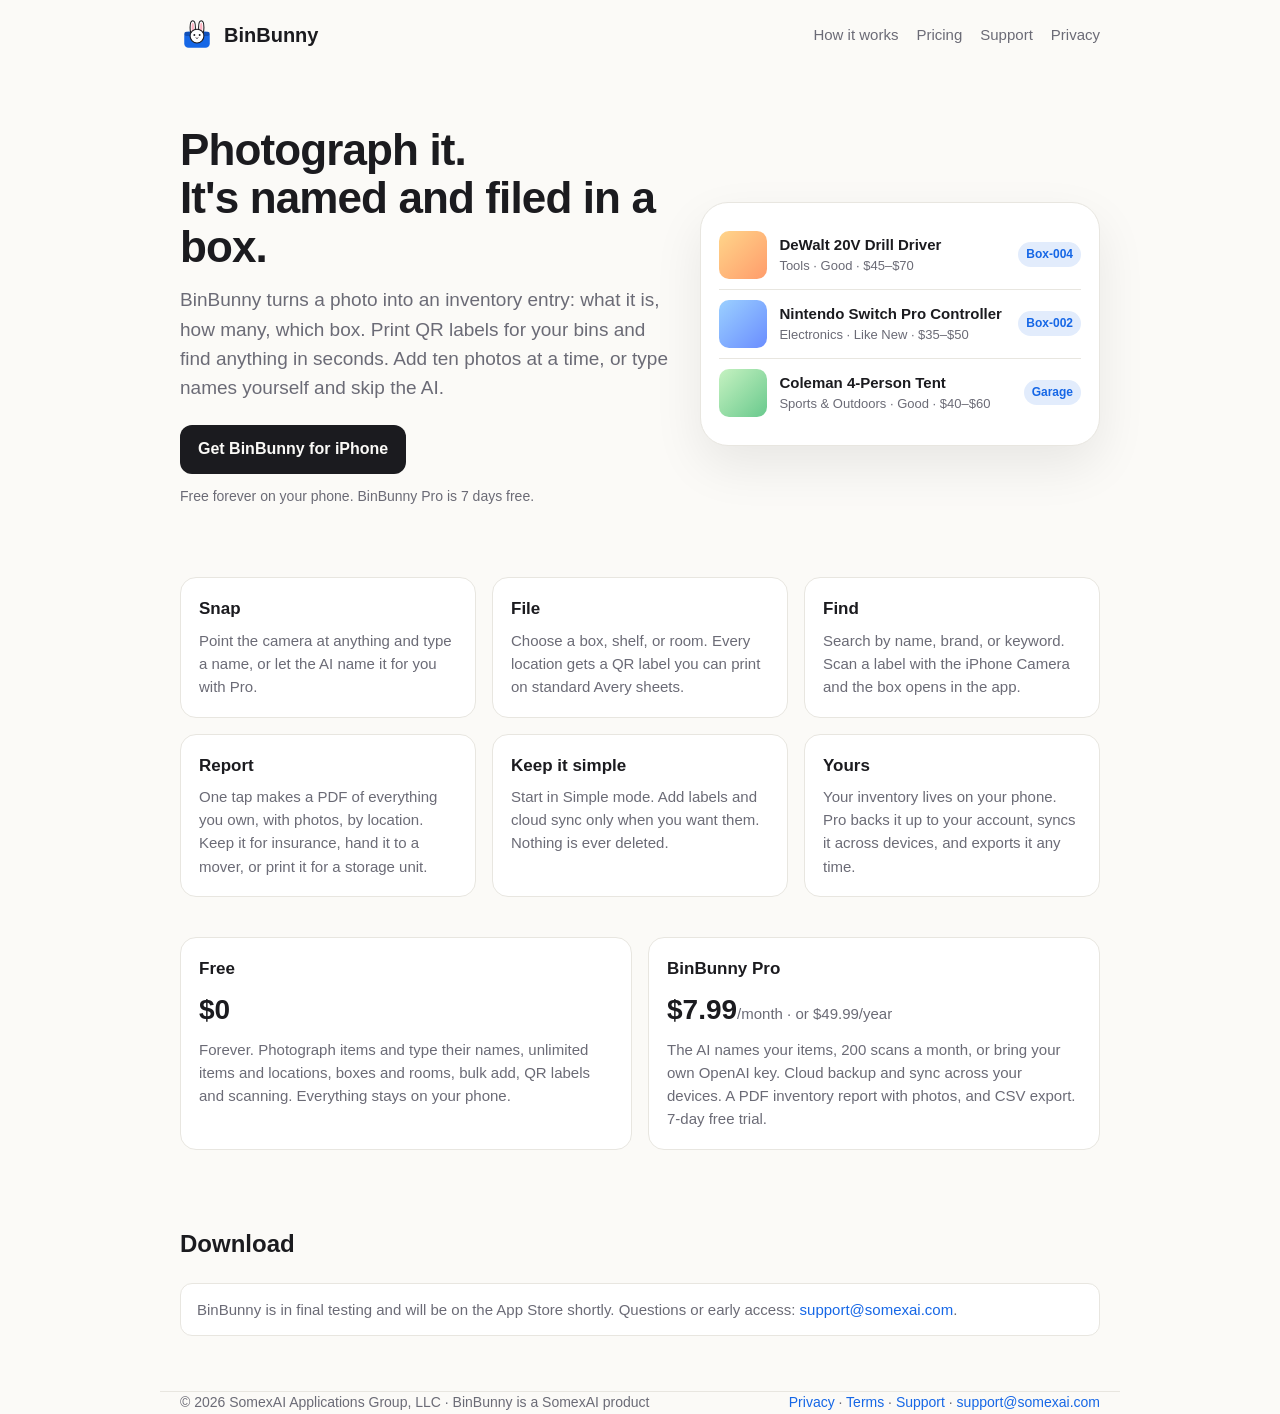
==== index.html @ 44221dfd "Free forever on-device, Pro adds AI, cloud, export Co-Authored-By: Claude Fable 5.1 <noreply@anthrop" ====
<!doctype html><html lang="en"><head><meta charset="utf-8"><meta name="viewport" content="width=device-width,initial-scale=1"><link rel="stylesheet" href="/_shared.css"><link rel="icon" href="/_logo.svg" type="image/svg+xml"><link rel="apple-touch-icon" href="/apple-touch-icon.png"><meta property="og:image" content="https://binbunny.app/icon-512.png"><title>BinBunny — Photograph it. It's filed.</title>
<meta name="description" content="BinBunny is an AI home inventory app for iPhone. Snap a photo, it names the item and files it in a box. Print QR labels, find anything in seconds."></head>
<body><header class="top wrap"><a class="brand" href="/"><svg viewBox="0 0 64 64" xmlns="http://www.w3.org/2000/svg" aria-hidden="true"><rect x="8" y="26" width="48" height="30" rx="8" fill="#1667e6"/><rect x="8" y="26" width="48" height="8" rx="4" fill="#0f4fb8"/><ellipse cx="24" cy="18" rx="5" ry="13" fill="#fff" stroke="#1b1b1f" stroke-width="2"/><ellipse cx="40" cy="18" rx="5" ry="13" fill="#fff" stroke="#1b1b1f" stroke-width="2"/><ellipse cx="24" cy="18" rx="2.2" ry="9" fill="#ffb3c1"/><ellipse cx="40" cy="18" rx="2.2" ry="9" fill="#ffb3c1"/><circle cx="32" cy="34" r="13" fill="#fff" stroke="#1b1b1f" stroke-width="2"/><circle cx="27" cy="32" r="1.8" fill="#1b1b1f"/><circle cx="37" cy="32" r="1.8" fill="#1b1b1f"/><path d="M30 37.5c1 1.2 3 1.2 4 0" stroke="#1b1b1f" stroke-width="1.6" fill="none" stroke-linecap="round"/><path d="M31 36.2h2l-1 1.4z" fill="#ffb3c1"/></svg> BinBunny</a><nav><a href="/#how">How it works</a><a href="/#pricing">Pricing</a><a href="/support">Support</a><a href="/privacy">Privacy</a></nav></header>
<main class="wrap">
<section class="hero">
  <div>
    <h1>Photograph it.<br>It's named and filed in a box.</h1>
    <p class="lead">BinBunny turns a photo into an inventory entry: what it is, how many, which box. Print QR labels for your bins and find anything in seconds. Add ten photos at a time, or type names yourself and skip the AI.</p>
    <a class="cta" href="#download">Get BinBunny for iPhone</a>
    <p style="color:var(--muted);font-size:14px;margin-top:12px">Free forever on your phone. BinBunny Pro is 7 days free.</p>
  </div>
  <div class="phone">
    <div class="row"><div class="thumb"></div><div><div class="t">DeWalt 20V Drill Driver</div><div class="s">Tools · Good · $45–$70</div></div><span class="badge">Box-004</span></div>
    <div class="row"><div class="thumb b"></div><div><div class="t">Nintendo Switch Pro Controller</div><div class="s">Electronics · Like New · $35–$50</div></div><span class="badge">Box-002</span></div>
    <div class="row"><div class="thumb c"></div><div><div class="t">Coleman 4-Person Tent</div><div class="s">Sports &amp; Outdoors · Good · $40–$60</div></div><span class="badge">Garage</span></div>
  </div>
</section>

<section id="how" class="grid">
  <div class="card"><h3>Snap</h3><p>Point the camera at anything and type a name, or let the AI name it for you with Pro.</p></div>
  <div class="card"><h3>File</h3><p>Choose a box, shelf, or room. Every location gets a QR label you can print on standard Avery sheets.</p></div>
  <div class="card"><h3>Find</h3><p>Search by name, brand, or keyword. Scan a label with the iPhone Camera and the box opens in the app.</p></div>
  <div class="card"><h3>Report</h3><p>One tap makes a PDF of everything you own, with photos, by location. Keep it for insurance, hand it to a mover, or print it for a storage unit.</p></div>
  <div class="card"><h3>Keep it simple</h3><p>Start in Simple mode. Add labels and cloud sync only when you want them. Nothing is ever deleted.</p></div>
  <div class="card"><h3>Yours</h3><p>Your inventory lives on your phone. Pro backs it up to your account, syncs it across devices, and exports it any time.</p></div>
</section>

<section id="pricing" class="pricing">
  <div class="card"><h3>Free</h3><strong>$0</strong><p>Forever. Photograph items and type their names, unlimited items and locations, boxes and rooms, bulk add, QR labels and scanning. Everything stays on your phone.</p></div>
  <div class="card"><h3>BinBunny Pro</h3><strong>$7.99<span style="font-size:15px;font-weight:500;color:var(--muted)">/month · or $49.99/year</span></strong><p>The AI names your items, 200 scans a month, or bring your own OpenAI key. Cloud backup and sync across your devices. A PDF inventory report with photos, and CSV export. 7-day free trial.</p></div>
</section>

<section id="download" class="steps"><h2>Download</h2><p class="note">BinBunny is in final testing and will be on the App Store shortly. Questions or early access: <a href="mailto:support@somexai.com">support@somexai.com</a>.</p></section>
</main><footer class="wrap"><span>© 2026 SomexAI Applications Group, LLC · BinBunny is a SomexAI product</span><span><a href="/privacy">Privacy</a> · <a href="/terms">Terms</a> · <a href="/support">Support</a> · <a href="mailto:support@somexai.com">support@somexai.com</a></span></footer></body></html>
---- _shared.css ----
:root { --ink:#1b1b1f; --muted:#6b6b76; --bg:#fbfaf7; --card:#ffffff; --accent:#1667e6; --accent-2:#ffb54a; --line:#e8e6e0; }
@media (prefers-color-scheme: dark) { :root { --ink:#f3f2ee; --muted:#a3a3ad; --bg:#121216; --card:#1c1c22; --line:#2c2c34; } }
* { box-sizing: border-box; }
body { margin:0; font-family:-apple-system,BlinkMacSystemFont,"SF Pro Text",Inter,Segoe UI,Roboto,sans-serif; background:var(--bg); color:var(--ink); line-height:1.55; }
a { color:var(--accent); text-decoration:none; } a:hover { text-decoration:underline; }
.wrap { max-width:960px; margin:0 auto; padding:0 20px; }
header.top { display:flex; align-items:center; justify-content:space-between; gap:16px; padding:18px 20px; }
.brand { display:flex; align-items:center; gap:10px; font-weight:700; font-size:20px; color:var(--ink); white-space:nowrap; }
.brand:hover { text-decoration:none; }
.brand svg { width:34px; height:34px; flex:none; }
nav { display:flex; flex-wrap:wrap; gap:6px 18px; justify-content:flex-end; }
nav a { color:var(--muted); font-size:15px; white-space:nowrap; }
.hero { padding:56px 0 32px; display:grid; grid-template-columns:1.1fr .9fr; gap:32px; align-items:center; }
.hero h1 { font-size:44px; line-height:1.1; margin:0 0 14px; letter-spacing:-.02em; }
.hero p.lead { font-size:19px; color:var(--muted); margin:0 0 22px; }
.cta { display:inline-flex; align-items:center; gap:10px; background:var(--ink); color:var(--bg); padding:12px 18px; border-radius:12px; font-weight:600; }
.cta:hover { text-decoration:none; opacity:.9; }
.phone { background:var(--card); border:1px solid var(--line); border-radius:28px; padding:18px; box-shadow:0 20px 50px rgba(0,0,0,.08); }
.phone .row { display:flex; gap:12px; align-items:center; padding:10px 0; border-bottom:1px solid var(--line); }
.phone .row:last-child { border-bottom:0; }
.thumb { width:48px; height:48px; border-radius:10px; background:linear-gradient(135deg,#ffd58a,#ff9c6b); flex:none; }
.thumb.b { background:linear-gradient(135deg,#9bd0ff,#6a8dff); } .thumb.c { background:linear-gradient(135deg,#c6f2c1,#69c98d); }
.row .t { font-weight:600; font-size:15px; } .row .s { color:var(--muted); font-size:13px; }
.badge { margin-left:auto; font-size:12px; padding:3px 8px; border-radius:999px; background:rgba(22,103,230,.12); color:var(--accent); font-weight:600; }
.grid { display:grid; grid-template-columns:repeat(3,1fr); gap:16px; padding:24px 0 40px; }
.card { background:var(--card); border:1px solid var(--line); border-radius:16px; padding:18px; }
.card h3 { margin:0 0 6px; font-size:17px; } .card p { margin:0; color:var(--muted); font-size:15px; }
.steps { padding:8px 0 40px; } .steps ol { padding-left:20px; color:var(--muted); font-size:16px; }
.pricing { display:grid; grid-template-columns:1fr 1fr; gap:16px; padding:0 0 48px; }
.pricing .card strong { font-size:28px; display:block; margin:6px 0; }
footer { border-top:1px solid var(--line); padding:24px 20px 72px; color:var(--muted); font-size:14px; display:flex; flex-wrap:wrap; gap:16px; justify-content:space-between; }
article { max-width:720px; padding:32px 0 60px; } article h1 { font-size:34px; letter-spacing:-.02em; } article h2 { font-size:21px; margin-top:28px; } article p, article li { color:var(--ink); font-size:16px; }
.note { background:var(--card); border:1px solid var(--line); border-radius:12px; padding:14px 16px; color:var(--muted); font-size:15px; }
@media (max-width:760px){
  header.top { flex-direction:column; align-items:flex-start; gap:10px; padding:14px 20px 6px; }
  nav { width:100%; justify-content:flex-start; gap:4px 16px; }
  nav a { font-size:14px; padding:6px 0; }
  .hero { grid-template-columns:1fr; gap:24px; padding:24px 0 20px; }
  .hero h1 { font-size:31px; }
  .hero p.lead { font-size:17px; }
  .cta { display:flex; justify-content:center; width:100%; padding:14px 18px; }
  .phone { padding:14px; border-radius:22px; }
  .row .t { font-size:14px; } .row .s { font-size:12px; } .badge { font-size:11px; }
  .grid, .pricing { grid-template-columns:1fr; }
  .grid { padding:12px 0 28px; }
  .pricing .card strong { font-size:24px; }
  article { padding:20px 0 40px; } article h1 { font-size:28px; }
  footer { flex-direction:column; gap:8px; padding:20px 20px calc(56px + env(safe-area-inset-bottom)); }
}
@media (max-width:380px){ .brand { font-size:18px; } nav a { font-size:13px; } }
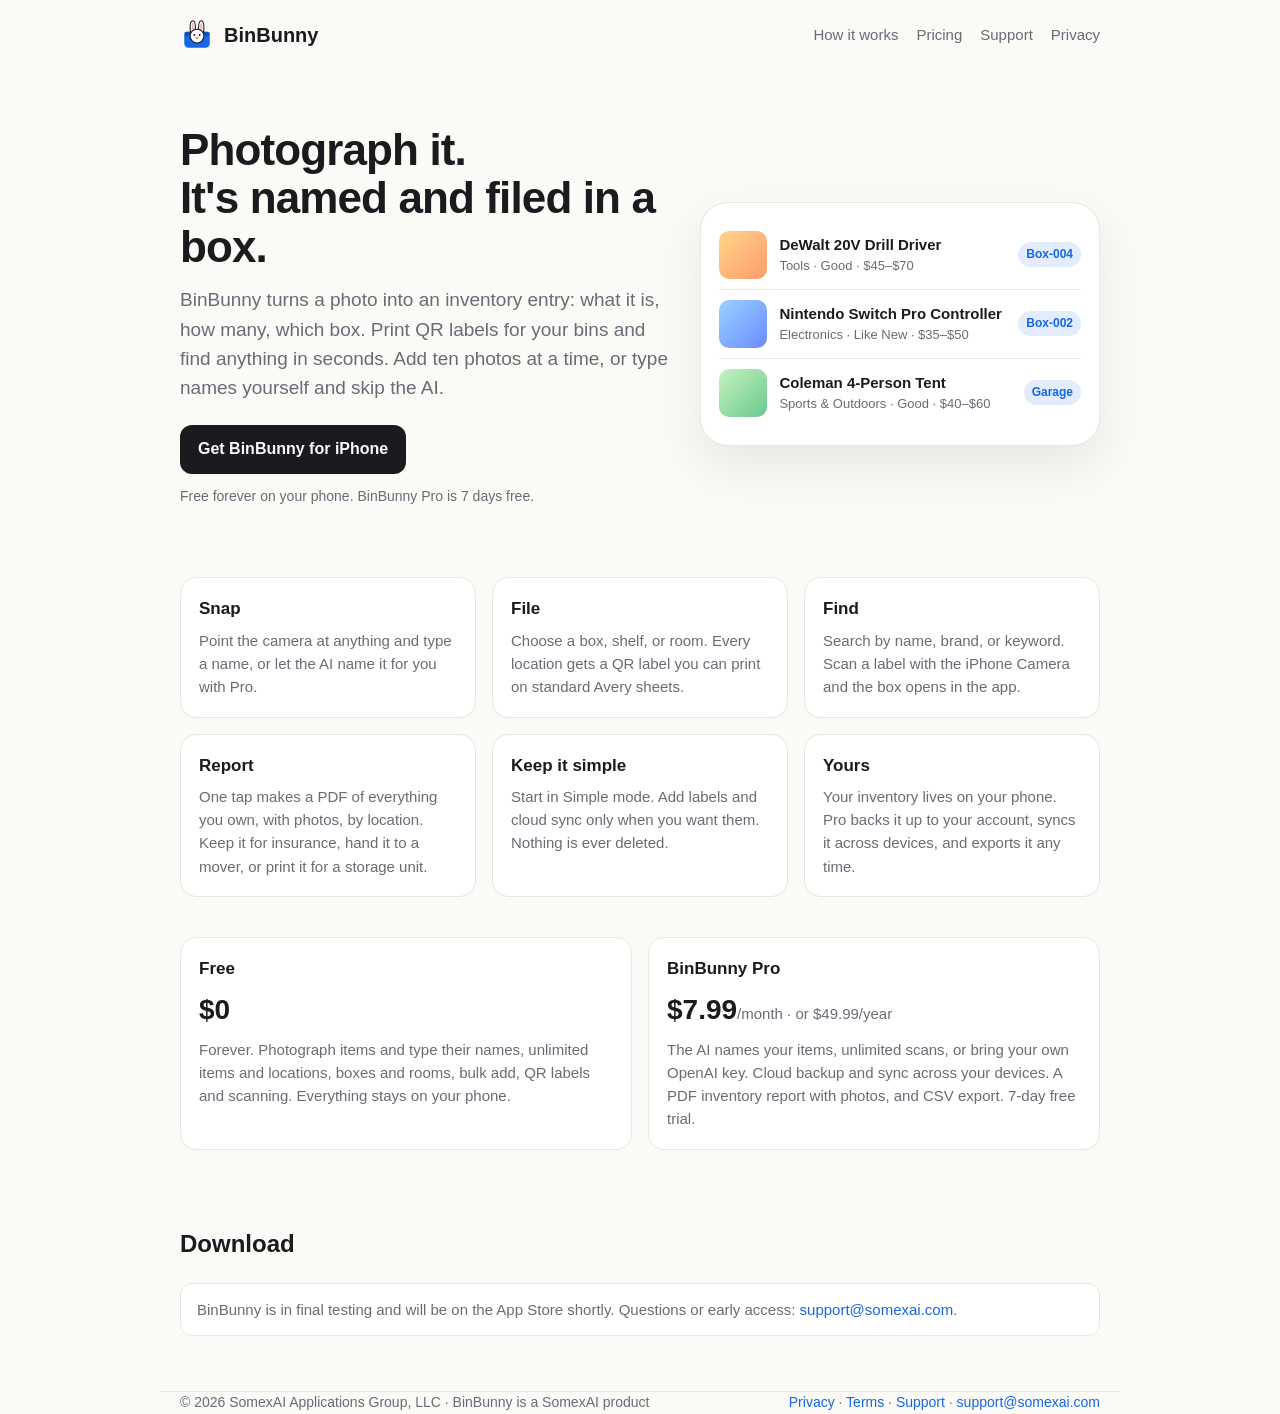
==== commit ed5e0529: "Pro: unlimited AI scans Co-Authored-By: Claude Fable 5.1 <noreply@anthropic.com> Claude-Session: htt" ====
--- a/index.html
+++ b/index.html
@@ -27,7 +27,7 @@
 
 <section id="pricing" class="pricing">
   <div class="card"><h3>Free</h3><strong>$0</strong><p>Forever. Photograph items and type their names, unlimited items and locations, boxes and rooms, bulk add, QR labels and scanning. Everything stays on your phone.</p></div>
-  <div class="card"><h3>BinBunny Pro</h3><strong>$7.99<span style="font-size:15px;font-weight:500;color:var(--muted)">/month · or $49.99/year</span></strong><p>The AI names your items, 200 scans a month, or bring your own OpenAI key. Cloud backup and sync across your devices. A PDF inventory report with photos, and CSV export. 7-day free trial.</p></div>
+  <div class="card"><h3>BinBunny Pro</h3><strong>$7.99<span style="font-size:15px;font-weight:500;color:var(--muted)">/month · or $49.99/year</span></strong><p>The AI names your items, unlimited scans, or bring your own OpenAI key. Cloud backup and sync across your devices. A PDF inventory report with photos, and CSV export. 7-day free trial.</p></div>
 </section>
 
 <section id="download" class="steps"><h2>Download</h2><p class="note">BinBunny is in final testing and will be on the App Store shortly. Questions or early access: <a href="mailto:support@somexai.com">support@somexai.com</a>.</p></section>
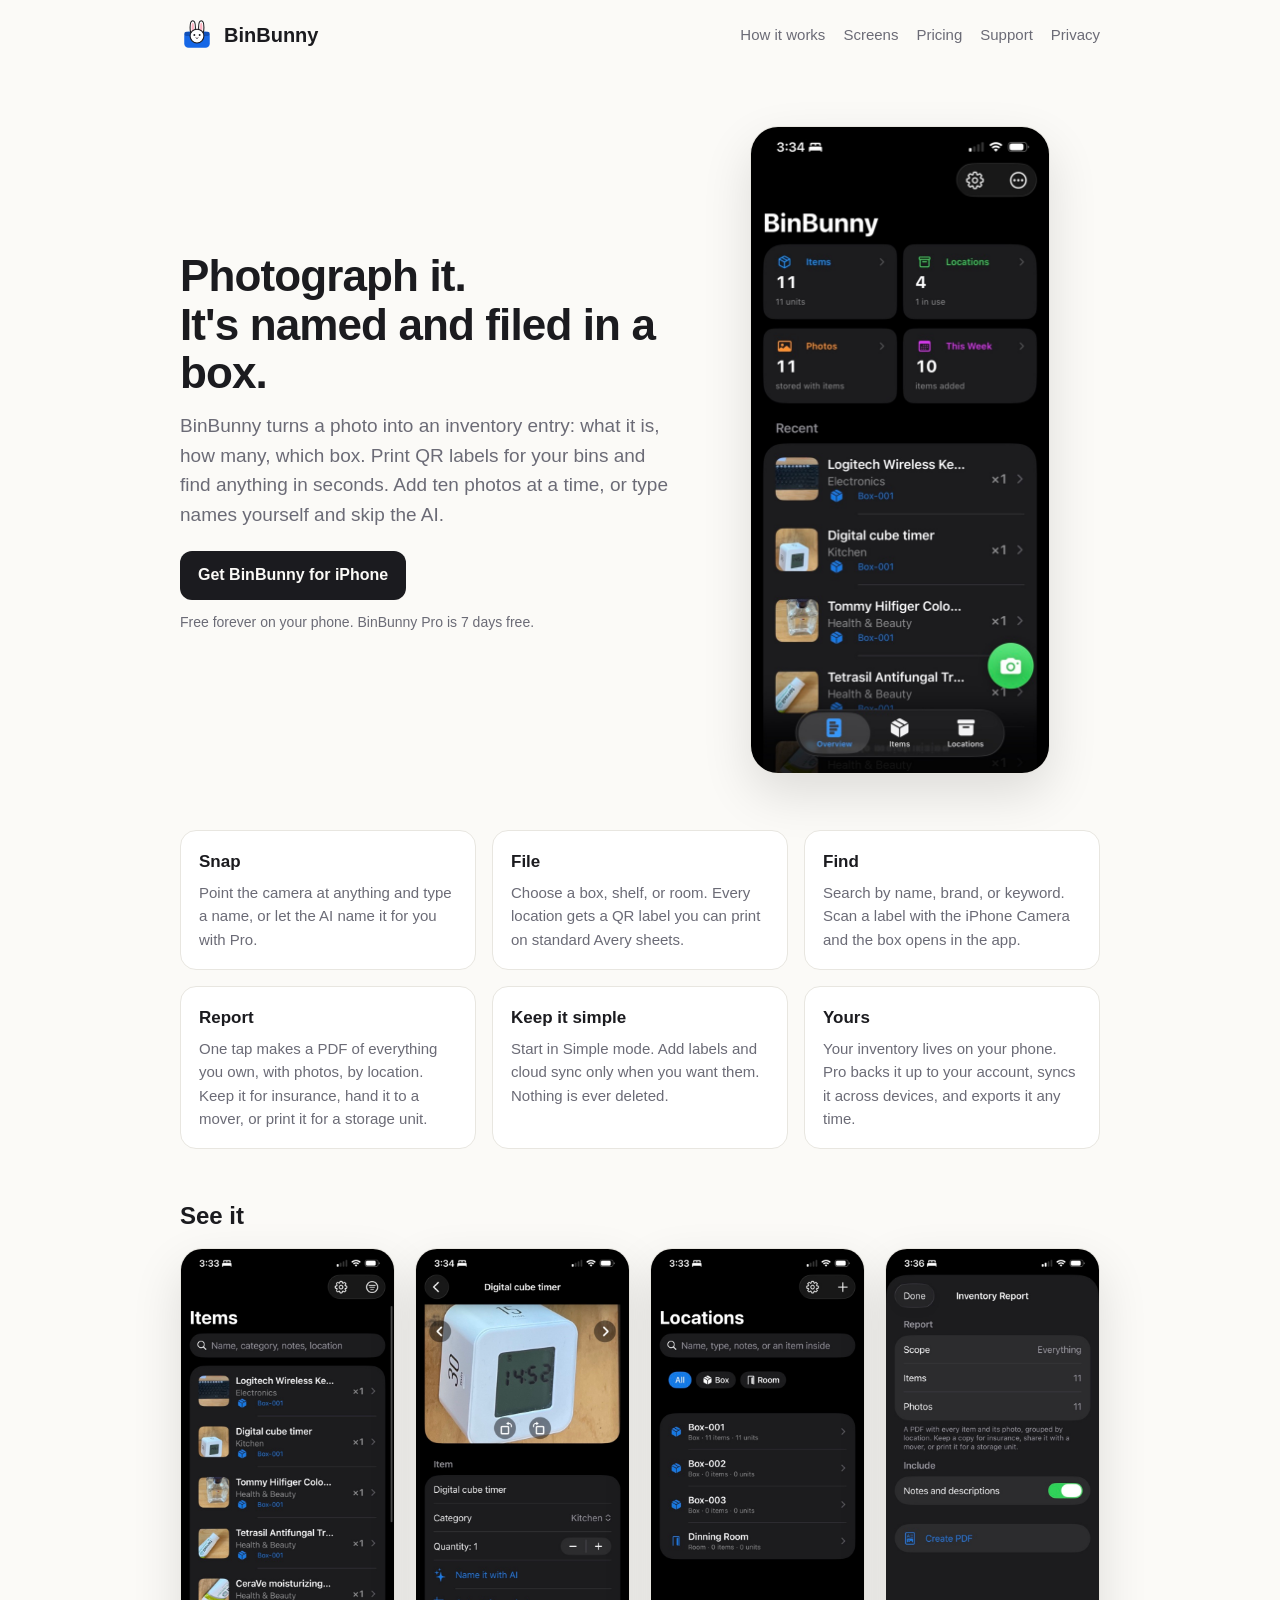
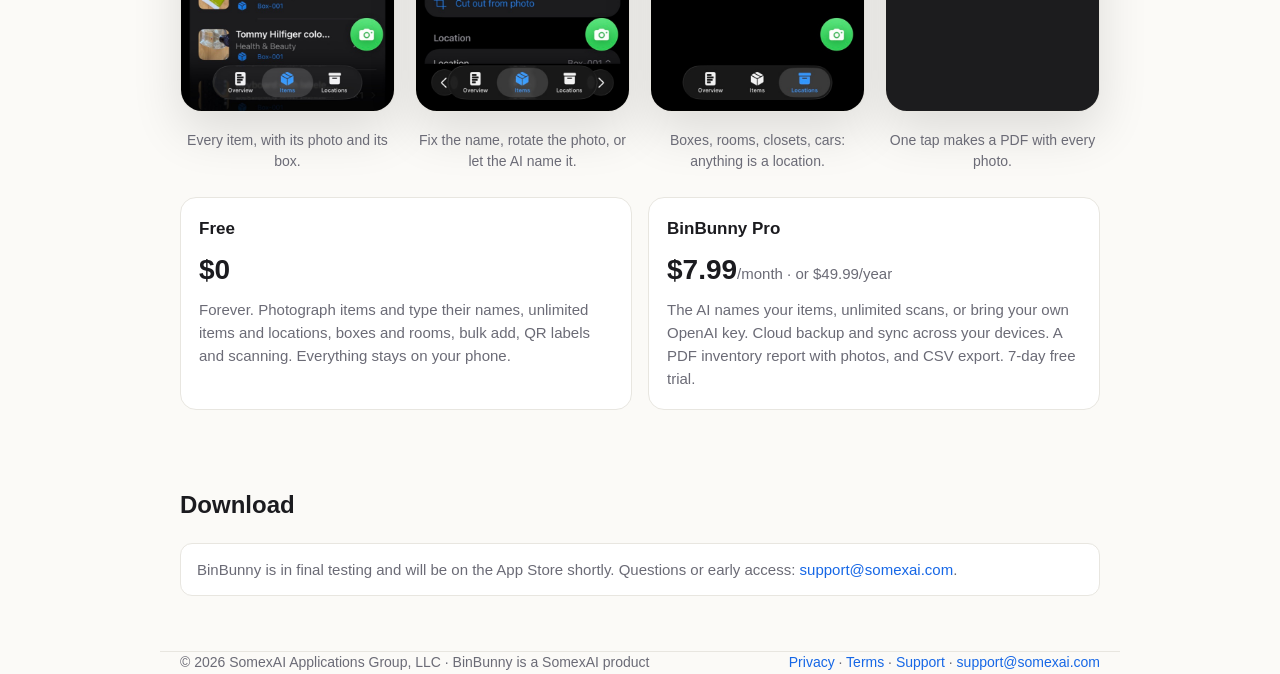
==== commit bf3ed6f5: "Real app screenshots: Overview in the hero, See it gallery Co-Authored-By: Claude Fable 5.1 <noreply" ====
--- a/index.html
+++ b/index.html
@@ -1,6 +1,7 @@
-<!doctype html><html lang="en"><head><meta charset="utf-8"><meta name="viewport" content="width=device-width,initial-scale=1"><link rel="stylesheet" href="/_shared.css"><link rel="icon" href="/_logo.svg" type="image/svg+xml"><link rel="apple-touch-icon" href="/apple-touch-icon.png"><meta property="og:image" content="https://binbunny.app/icon-512.png"><title>BinBunny — Photograph it. It's filed.</title>
+<!doctype html><html lang="en"><head><meta charset="utf-8"><meta name="viewport" content="width=device-width,initial-scale=1"><link rel="stylesheet" href="/_shared.css"><link rel="icon" href="/_logo.svg" type="image/svg+xml"><link rel="apple-touch-icon" href="/apple-touch-icon.png"><meta property="og:image" content="https://binbunny.app/img/overview.jpg"><title>BinBunny — Photograph it. It's filed.</title>
 <meta name="description" content="BinBunny is an AI home inventory app for iPhone. Snap a photo, it names the item and files it in a box. Print QR labels, find anything in seconds."></head>
-<body><header class="top wrap"><a class="brand" href="/"><svg viewBox="0 0 64 64" xmlns="http://www.w3.org/2000/svg" aria-hidden="true"><rect x="8" y="26" width="48" height="30" rx="8" fill="#1667e6"/><rect x="8" y="26" width="48" height="8" rx="4" fill="#0f4fb8"/><ellipse cx="24" cy="18" rx="5" ry="13" fill="#fff" stroke="#1b1b1f" stroke-width="2"/><ellipse cx="40" cy="18" rx="5" ry="13" fill="#fff" stroke="#1b1b1f" stroke-width="2"/><ellipse cx="24" cy="18" rx="2.2" ry="9" fill="#ffb3c1"/><ellipse cx="40" cy="18" rx="2.2" ry="9" fill="#ffb3c1"/><circle cx="32" cy="34" r="13" fill="#fff" stroke="#1b1b1f" stroke-width="2"/><circle cx="27" cy="32" r="1.8" fill="#1b1b1f"/><circle cx="37" cy="32" r="1.8" fill="#1b1b1f"/><path d="M30 37.5c1 1.2 3 1.2 4 0" stroke="#1b1b1f" stroke-width="1.6" fill="none" stroke-linecap="round"/><path d="M31 36.2h2l-1 1.4z" fill="#ffb3c1"/></svg> BinBunny</a><nav><a href="/#how">How it works</a><a href="/#pricing">Pricing</a><a href="/support">Support</a><a href="/privacy">Privacy</a></nav></header>
+<body><header class="top wrap"><a class="brand" href="/"><svg viewBox="0 0 64 64" xmlns="http://www.w3.org/2000/svg" aria-hidden="true"><rect x="8" y="26" width="48" height="30" rx="8" fill="#1667e6"/><rect x="8" y="26" width="48" height="8" rx="4" fill="#0f4fb8"/><ellipse cx="24" cy="18" rx="5" ry="13" fill="#fff" stroke="#1b1b1f" stroke-width="2"/><ellipse cx="40" cy="18" rx="5" ry="13" fill="#fff" stroke="#1b1b1f" stroke-width="2"/><ellipse cx="24" cy="18" rx="2.2" ry="9" fill="#ffb3c1"/><ellipse cx="40" cy="18" rx="2.2" ry="9" fill="#ffb3c1"/><circle cx="32" cy="34" r="13" fill="#fff" stroke="#1b1b1f" stroke-width="2"/><circle cx="27" cy="32" r="1.8" fill="#1b1b1f"/><circle cx="37" cy="32" r="1.8" fill="#1b1b1f"/><path d="M30 37.5c1 1.2 3 1.2 4 0" stroke="#1b1b1f" stroke-width="1.6" fill="none" stroke-linecap="round"/><path d="M31 36.2h2l-1 1.4z" fill="#ffb3c1"/></svg> BinBunny</a><nav><a href="/#how">How it works</a><a href="/#screens">Screens</a>
+<a href="/#pricing">Pricing</a><a href="/support">Support</a><a href="/privacy">Privacy</a></nav></header>
 <main class="wrap">
 <section class="hero">
   <div>
@@ -9,11 +10,7 @@
     <a class="cta" href="#download">Get BinBunny for iPhone</a>
     <p style="color:var(--muted);font-size:14px;margin-top:12px">Free forever on your phone. BinBunny Pro is 7 days free.</p>
   </div>
-  <div class="phone">
-    <div class="row"><div class="thumb"></div><div><div class="t">DeWalt 20V Drill Driver</div><div class="s">Tools · Good · $45–$70</div></div><span class="badge">Box-004</span></div>
-    <div class="row"><div class="thumb b"></div><div><div class="t">Nintendo Switch Pro Controller</div><div class="s">Electronics · Like New · $35–$50</div></div><span class="badge">Box-002</span></div>
-    <div class="row"><div class="thumb c"></div><div><div class="t">Coleman 4-Person Tent</div><div class="s">Sports &amp; Outdoors · Good · $40–$60</div></div><span class="badge">Garage</span></div>
-  </div>
+  <div class="hero-shot"><img src="/img/overview.jpg" width="600" height="1299" alt="BinBunny Overview screen: item, location, photo and this-week counts above a list of recently added items" loading="eager"></div>
 </section>
 
 <section id="how" class="grid">
@@ -25,6 +22,16 @@
   <div class="card"><h3>Yours</h3><p>Your inventory lives on your phone. Pro backs it up to your account, syncs it across devices, and exports it any time.</p></div>
 </section>
 
+<section id="screens" class="screens">
+<h2>See it</h2>
+<div class="shots">
+  <figure><img src="/img/items.jpg" width="600" height="1299" alt="Items list with photo thumbnails, categories, quantities and the box each item is in" loading="lazy"><figcaption>Every item, with its photo and its box.</figcaption></figure>
+  <figure><img src="/img/item.jpg" width="600" height="1299" alt="Item screen showing a large photo with rotate buttons, name, category, quantity, and Name it with AI" loading="lazy"><figcaption>Fix the name, rotate the photo, or let the AI name it.</figcaption></figure>
+  <figure><img src="/img/locations.jpg" width="600" height="1299" alt="Locations list filtered by type, with boxes and a room" loading="lazy"><figcaption>Boxes, rooms, closets, cars: anything is a location.</figcaption></figure>
+  <figure><img src="/img/report.jpg" width="600" height="1299" alt="Inventory Report sheet with scope, item and photo counts, and a Create PDF button" loading="lazy"><figcaption>One tap makes a PDF with every photo.</figcaption></figure>
+</div>
+</section>
+
 <section id="pricing" class="pricing">
   <div class="card"><h3>Free</h3><strong>$0</strong><p>Forever. Photograph items and type their names, unlimited items and locations, boxes and rooms, bulk add, QR labels and scanning. Everything stays on your phone.</p></div>
   <div class="card"><h3>BinBunny Pro</h3><strong>$7.99<span style="font-size:15px;font-weight:500;color:var(--muted)">/month · or $49.99/year</span></strong><p>The AI names your items, unlimited scans, or bring your own OpenAI key. Cloud backup and sync across your devices. A PDF inventory report with photos, and CSV export. 7-day free trial.</p></div>
--- a/_shared.css
+++ b/_shared.css
@@ -15,13 +15,12 @@
 .hero p.lead { font-size:19px; color:var(--muted); margin:0 0 22px; }
 .cta { display:inline-flex; align-items:center; gap:10px; background:var(--ink); color:var(--bg); padding:12px 18px; border-radius:12px; font-weight:600; }
 .cta:hover { text-decoration:none; opacity:.9; }
-.phone { background:var(--card); border:1px solid var(--line); border-radius:28px; padding:18px; box-shadow:0 20px 50px rgba(0,0,0,.08); }
-.phone .row { display:flex; gap:12px; align-items:center; padding:10px 0; border-bottom:1px solid var(--line); }
-.phone .row:last-child { border-bottom:0; }
-.thumb { width:48px; height:48px; border-radius:10px; background:linear-gradient(135deg,#ffd58a,#ff9c6b); flex:none; }
-.thumb.b { background:linear-gradient(135deg,#9bd0ff,#6a8dff); } .thumb.c { background:linear-gradient(135deg,#c6f2c1,#69c98d); }
-.row .t { font-weight:600; font-size:15px; } .row .s { color:var(--muted); font-size:13px; }
-.badge { margin-left:auto; font-size:12px; padding:3px 8px; border-radius:999px; background:rgba(22,103,230,.12); color:var(--accent); font-weight:600; }
+.hero-shot { display:flex; justify-content:center; }
+.hero-shot img, .shots img { width:100%; max-width:300px; height:auto; border-radius:28px; border:1px solid var(--line); box-shadow:0 20px 50px rgba(0,0,0,.12); background:#000; }
+.screens { padding:8px 0 24px; } .screens h2 { margin:0 0 14px; }
+.shots { display:grid; grid-template-columns:repeat(4,1fr); gap:20px; }
+.shots figure { margin:0; text-align:center; } .shots img { max-width:100%; border-radius:22px; }
+.shots figcaption { margin-top:10px; color:var(--muted); font-size:14px; }
 .grid { display:grid; grid-template-columns:repeat(3,1fr); gap:16px; padding:24px 0 40px; }
 .card { background:var(--card); border:1px solid var(--line); border-radius:16px; padding:18px; }
 .card h3 { margin:0 0 6px; font-size:17px; } .card p { margin:0; color:var(--muted); font-size:15px; }
@@ -39,9 +38,10 @@
   .hero h1 { font-size:31px; }
   .hero p.lead { font-size:17px; }
   .cta { display:flex; justify-content:center; width:100%; padding:14px 18px; }
-  .phone { padding:14px; border-radius:22px; }
-  .row .t { font-size:14px; } .row .s { font-size:12px; } .badge { font-size:11px; }
   .grid, .pricing { grid-template-columns:1fr; }
+  .hero-shot img { max-width:240px; }
+  .shots { display:flex; overflow-x:auto; scroll-snap-type:x mandatory; gap:14px; padding-bottom:8px; margin:0 -20px; padding-left:20px; padding-right:20px; }
+  .shots figure { flex:0 0 68%; scroll-snap-align:center; }
   .grid { padding:12px 0 28px; }
   .pricing .card strong { font-size:24px; }
   article { padding:20px 0 40px; } article h1 { font-size:28px; }
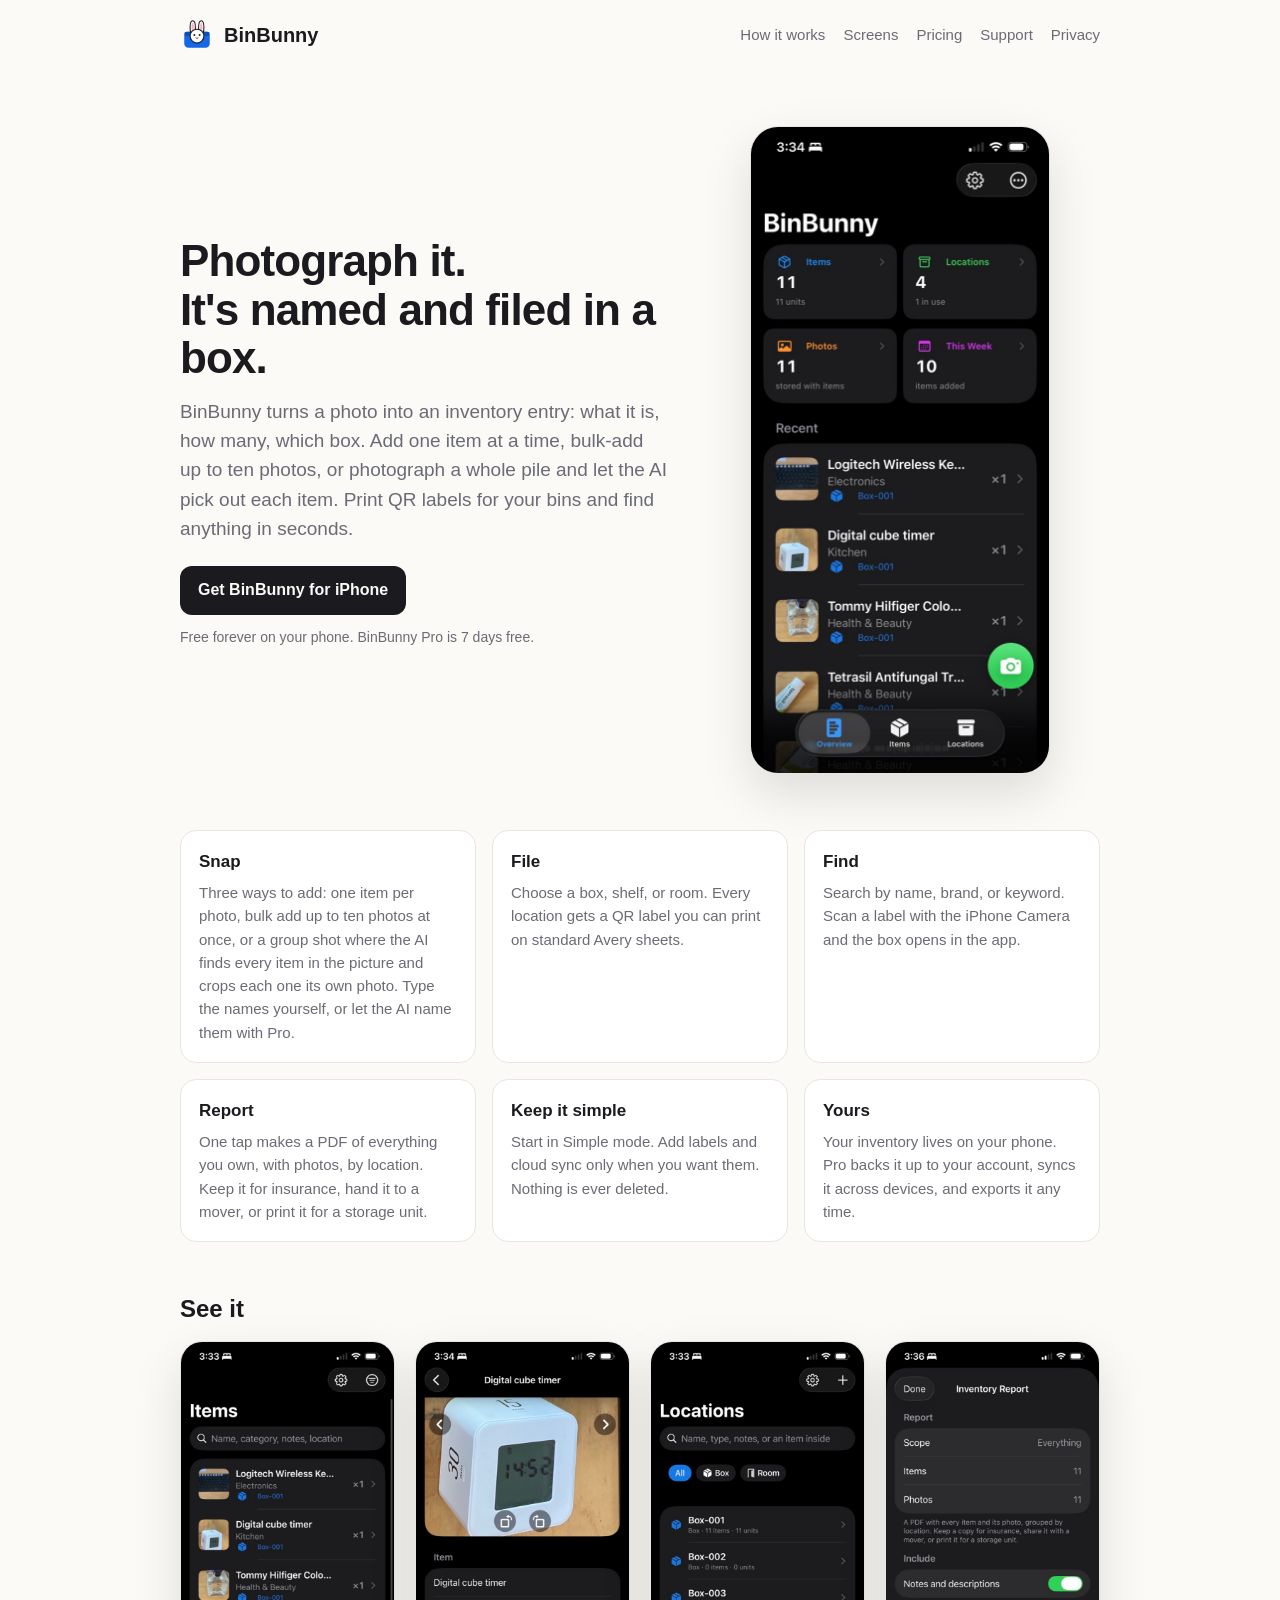
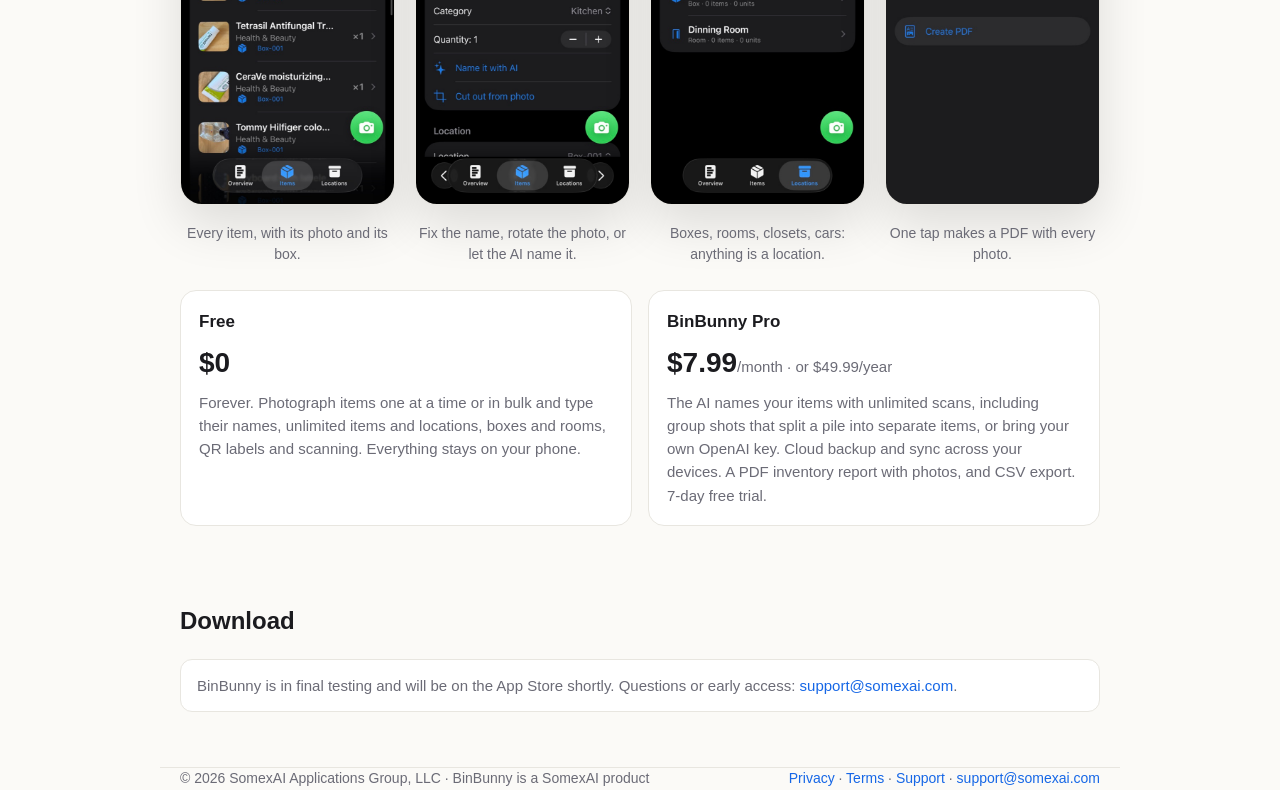
==== commit abcb1c2f: "Describe the three ways to add items: single, bulk, group shot Co-Authored-By: Claude Fable 5.1 <nor" ====
--- a/index.html
+++ b/index.html
@@ -6,7 +6,7 @@
 <section class="hero">
   <div>
     <h1>Photograph it.<br>It's named and filed in a box.</h1>
-    <p class="lead">BinBunny turns a photo into an inventory entry: what it is, how many, which box. Print QR labels for your bins and find anything in seconds. Add ten photos at a time, or type names yourself and skip the AI.</p>
+    <p class="lead">BinBunny turns a photo into an inventory entry: what it is, how many, which box. Add one item at a time, bulk-add up to ten photos, or photograph a whole pile and let the AI pick out each item. Print QR labels for your bins and find anything in seconds.</p>
     <a class="cta" href="#download">Get BinBunny for iPhone</a>
     <p style="color:var(--muted);font-size:14px;margin-top:12px">Free forever on your phone. BinBunny Pro is 7 days free.</p>
   </div>
@@ -14,7 +14,7 @@
 </section>
 
 <section id="how" class="grid">
-  <div class="card"><h3>Snap</h3><p>Point the camera at anything and type a name, or let the AI name it for you with Pro.</p></div>
+  <div class="card"><h3>Snap</h3><p>Three ways to add: one item per photo, bulk add up to ten photos at once, or a group shot where the AI finds every item in the picture and crops each one its own photo. Type the names yourself, or let the AI name them with Pro.</p></div>
   <div class="card"><h3>File</h3><p>Choose a box, shelf, or room. Every location gets a QR label you can print on standard Avery sheets.</p></div>
   <div class="card"><h3>Find</h3><p>Search by name, brand, or keyword. Scan a label with the iPhone Camera and the box opens in the app.</p></div>
   <div class="card"><h3>Report</h3><p>One tap makes a PDF of everything you own, with photos, by location. Keep it for insurance, hand it to a mover, or print it for a storage unit.</p></div>
@@ -33,8 +33,8 @@
 </section>
 
 <section id="pricing" class="pricing">
-  <div class="card"><h3>Free</h3><strong>$0</strong><p>Forever. Photograph items and type their names, unlimited items and locations, boxes and rooms, bulk add, QR labels and scanning. Everything stays on your phone.</p></div>
-  <div class="card"><h3>BinBunny Pro</h3><strong>$7.99<span style="font-size:15px;font-weight:500;color:var(--muted)">/month · or $49.99/year</span></strong><p>The AI names your items, unlimited scans, or bring your own OpenAI key. Cloud backup and sync across your devices. A PDF inventory report with photos, and CSV export. 7-day free trial.</p></div>
+  <div class="card"><h3>Free</h3><strong>$0</strong><p>Forever. Photograph items one at a time or in bulk and type their names, unlimited items and locations, boxes and rooms, QR labels and scanning. Everything stays on your phone.</p></div>
+  <div class="card"><h3>BinBunny Pro</h3><strong>$7.99<span style="font-size:15px;font-weight:500;color:var(--muted)">/month · or $49.99/year</span></strong><p>The AI names your items with unlimited scans, including group shots that split a pile into separate items, or bring your own OpenAI key. Cloud backup and sync across your devices. A PDF inventory report with photos, and CSV export. 7-day free trial.</p></div>
 </section>
 
 <section id="download" class="steps"><h2>Download</h2><p class="note">BinBunny is in final testing and will be on the App Store shortly. Questions or early access: <a href="mailto:support@somexai.com">support@somexai.com</a>.</p></section>
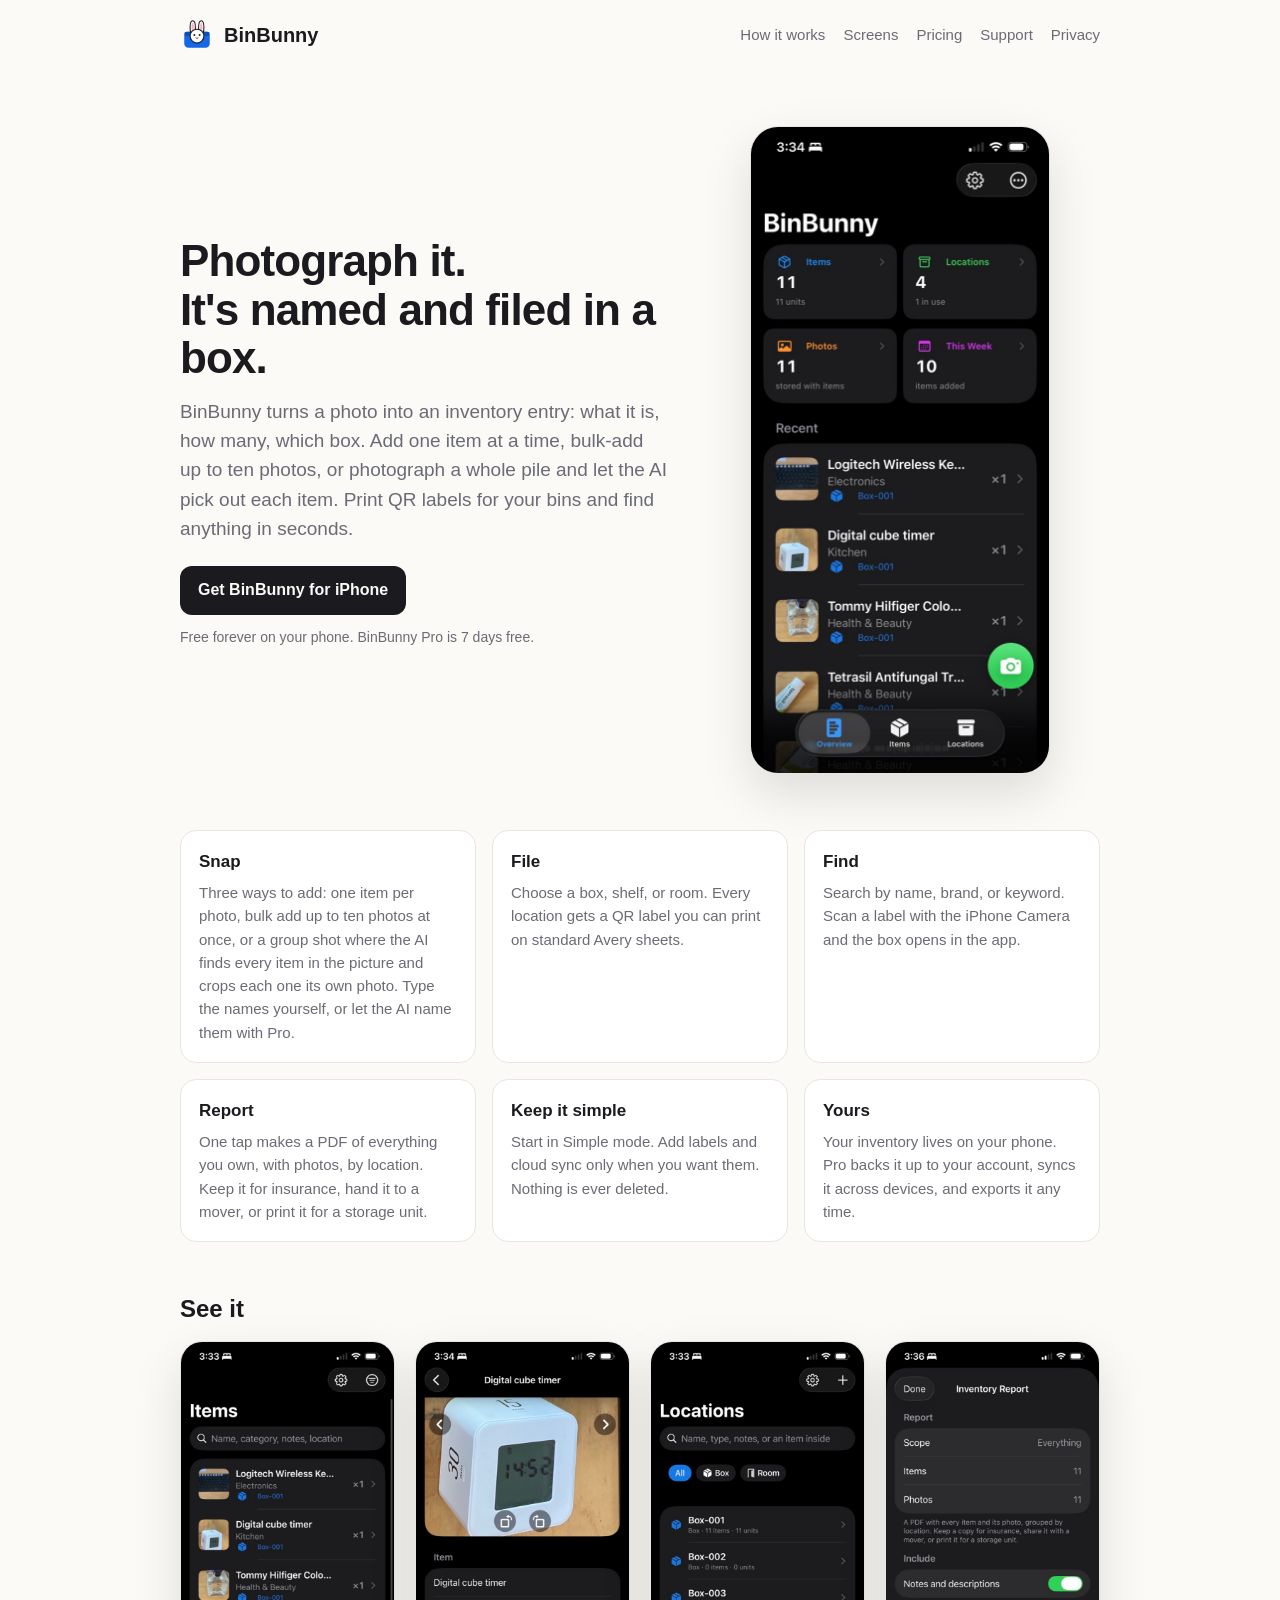
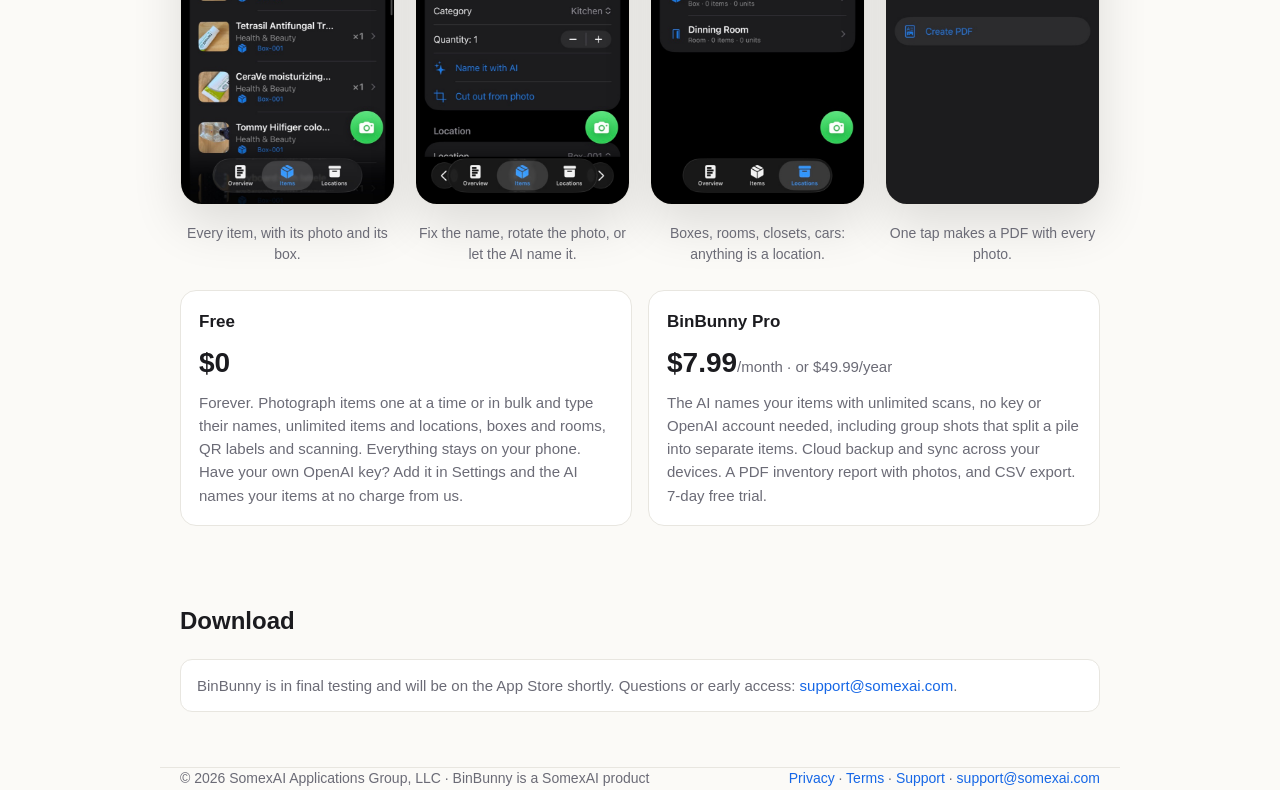
==== commit da6a9b1e: "Pricing: own OpenAI key is free-tier AI; Pro needs no key Co-Authored-By: Claude Fable 5.1 <noreply@" ====
--- a/index.html
+++ b/index.html
@@ -33,8 +33,8 @@
 </section>
 
 <section id="pricing" class="pricing">
-  <div class="card"><h3>Free</h3><strong>$0</strong><p>Forever. Photograph items one at a time or in bulk and type their names, unlimited items and locations, boxes and rooms, QR labels and scanning. Everything stays on your phone.</p></div>
-  <div class="card"><h3>BinBunny Pro</h3><strong>$7.99<span style="font-size:15px;font-weight:500;color:var(--muted)">/month · or $49.99/year</span></strong><p>The AI names your items with unlimited scans, including group shots that split a pile into separate items, or bring your own OpenAI key. Cloud backup and sync across your devices. A PDF inventory report with photos, and CSV export. 7-day free trial.</p></div>
+  <div class="card"><h3>Free</h3><strong>$0</strong><p>Forever. Photograph items one at a time or in bulk and type their names, unlimited items and locations, boxes and rooms, QR labels and scanning. Everything stays on your phone. Have your own OpenAI key? Add it in Settings and the AI names your items at no charge from us.</p></div>
+  <div class="card"><h3>BinBunny Pro</h3><strong>$7.99<span style="font-size:15px;font-weight:500;color:var(--muted)">/month · or $49.99/year</span></strong><p>The AI names your items with unlimited scans, no key or OpenAI account needed, including group shots that split a pile into separate items. Cloud backup and sync across your devices. A PDF inventory report with photos, and CSV export. 7-day free trial.</p></div>
 </section>
 
 <section id="download" class="steps"><h2>Download</h2><p class="note">BinBunny is in final testing and will be on the App Store shortly. Questions or early access: <a href="mailto:support@somexai.com">support@somexai.com</a>.</p></section>
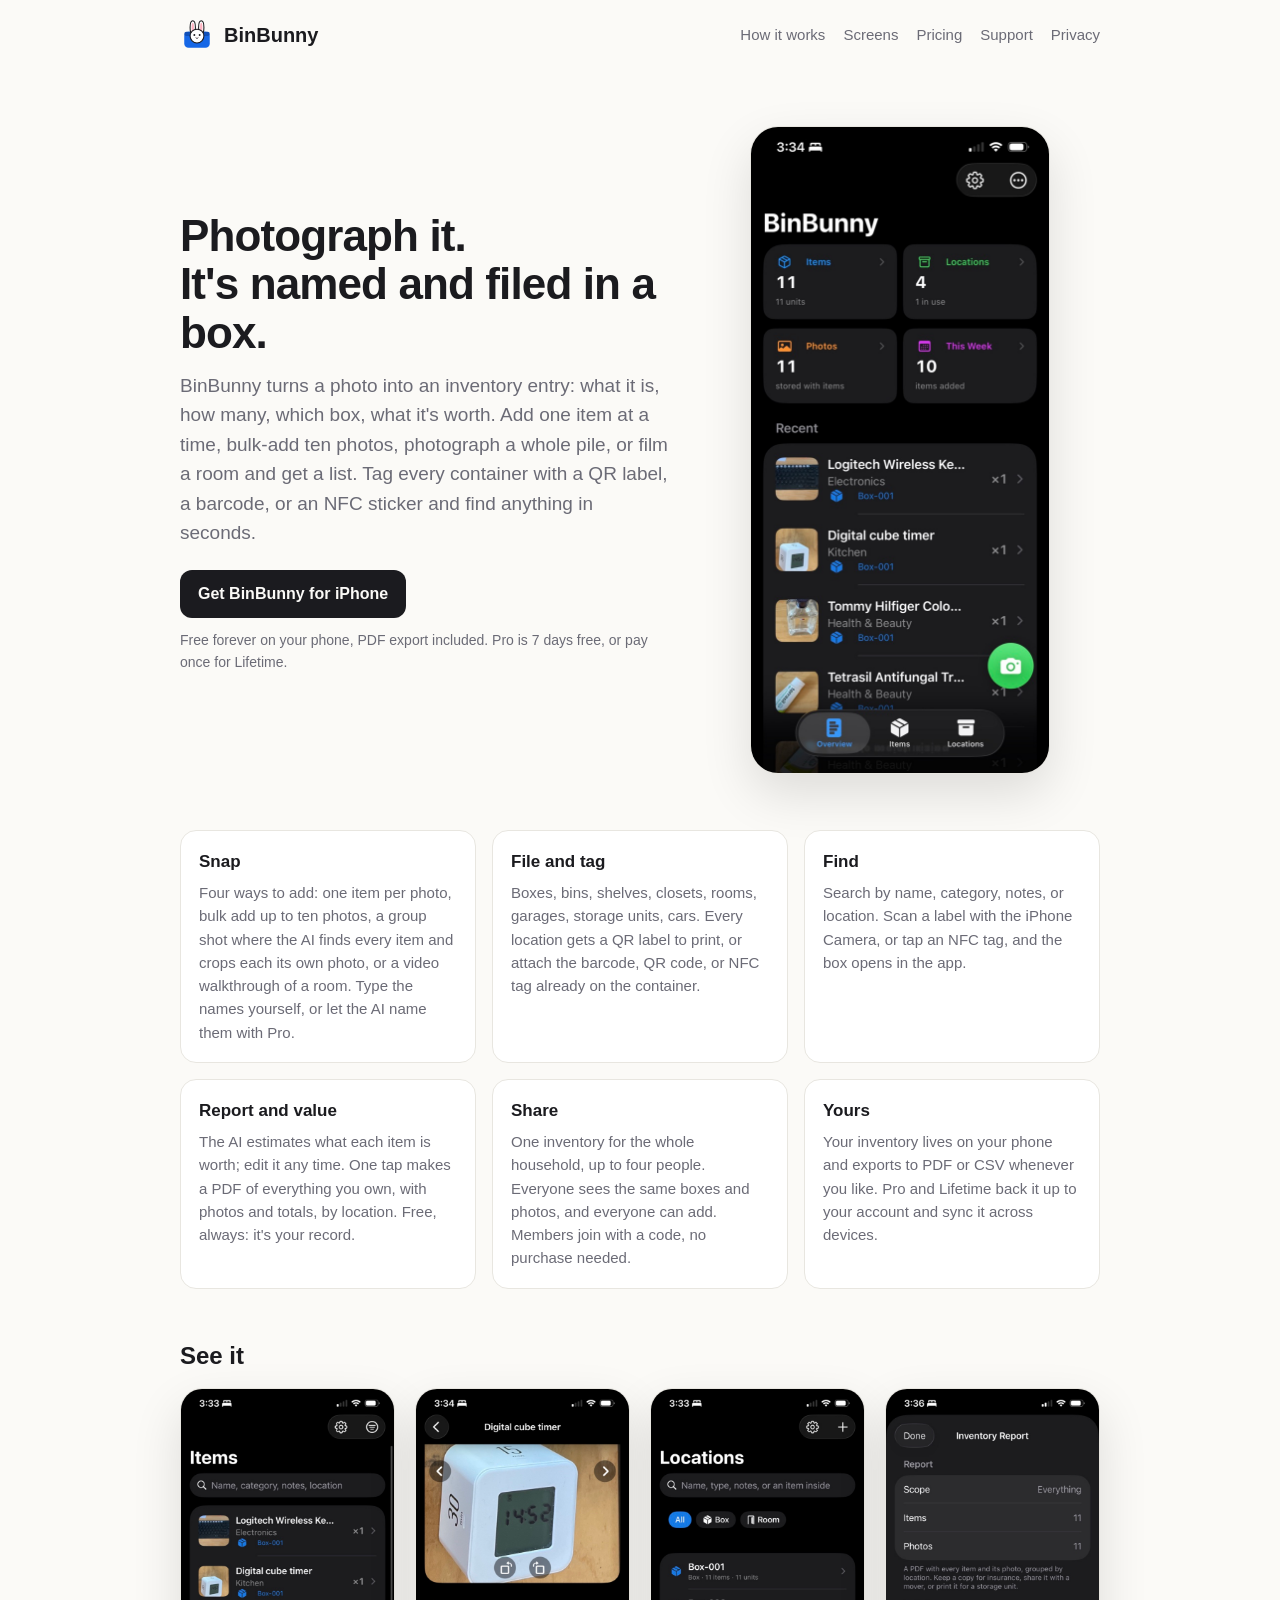
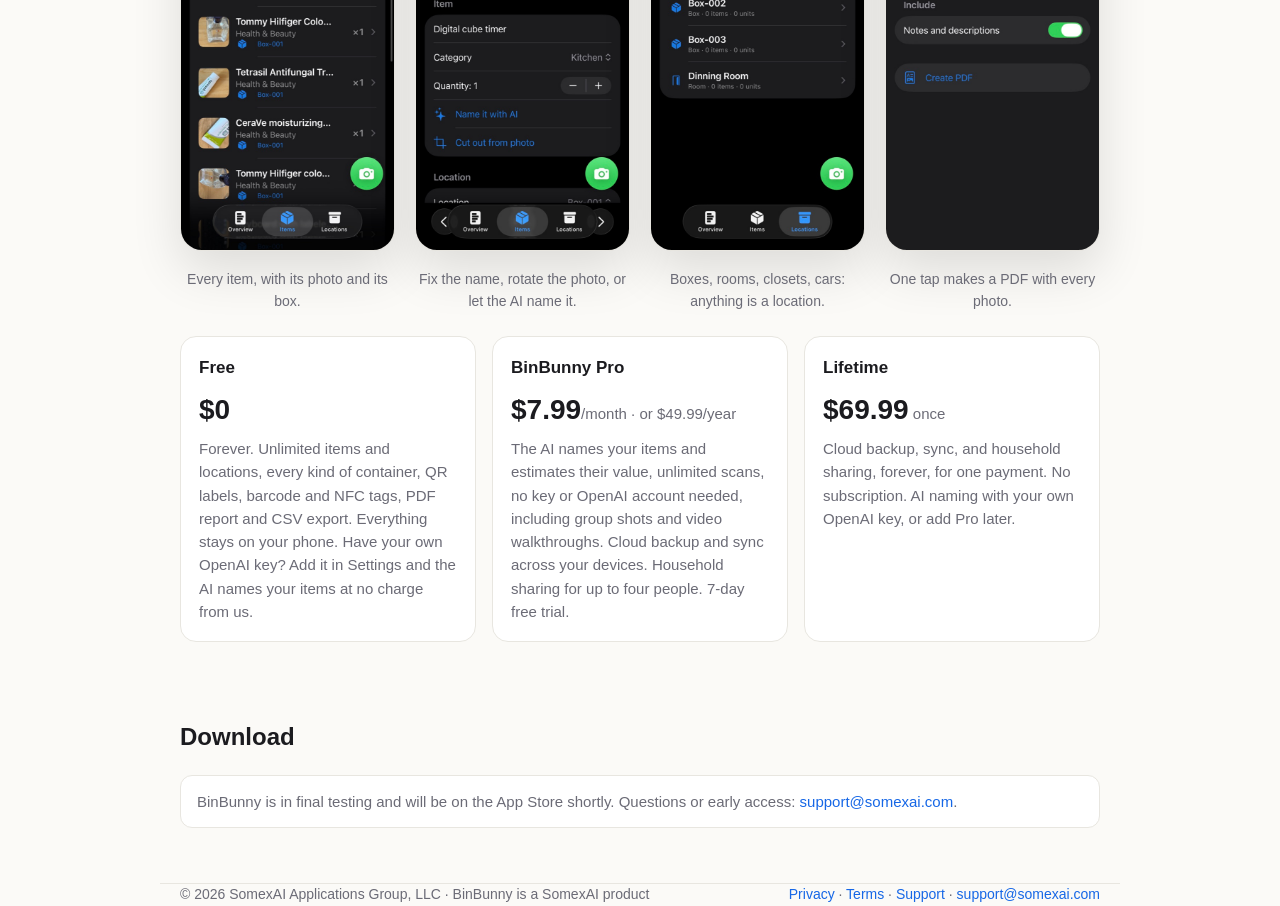
==== commit 18d3aa1f: "Tags, video walkthrough, values, household sharing; Free / Pro / Lifetime pricing Co-Authored-By: Cl" ====
--- a/index.html
+++ b/index.html
@@ -1,4 +1,4 @@
-<!doctype html><html lang="en"><head><meta charset="utf-8"><meta name="viewport" content="width=device-width,initial-scale=1"><link rel="stylesheet" href="/_shared.css"><link rel="icon" href="/_logo.svg" type="image/svg+xml"><link rel="apple-touch-icon" href="/apple-touch-icon.png"><meta property="og:image" content="https://binbunny.app/img/overview.jpg"><title>BinBunny — Photograph it. It's filed.</title>
+<!doctype html><html lang="en"><head><meta charset="utf-8"><meta name="viewport" content="width=device-width,initial-scale=1"><link rel="stylesheet" href="/_shared.css"><link rel="icon" href="/_logo.svg" type="image/svg+xml"><link rel="apple-touch-icon" href="/apple-touch-icon.png"><meta property="og:image" content="https://binbunny.app/img/overview.jpg"><title>BinBunny — Find what's in every box</title>
 <meta name="description" content="BinBunny is an AI home inventory app for iPhone. Snap a photo, it names the item and files it in a box. Print QR labels, find anything in seconds."></head>
 <body><header class="top wrap"><a class="brand" href="/"><svg viewBox="0 0 64 64" xmlns="http://www.w3.org/2000/svg" aria-hidden="true"><rect x="8" y="26" width="48" height="30" rx="8" fill="#1667e6"/><rect x="8" y="26" width="48" height="8" rx="4" fill="#0f4fb8"/><ellipse cx="24" cy="18" rx="5" ry="13" fill="#fff" stroke="#1b1b1f" stroke-width="2"/><ellipse cx="40" cy="18" rx="5" ry="13" fill="#fff" stroke="#1b1b1f" stroke-width="2"/><ellipse cx="24" cy="18" rx="2.2" ry="9" fill="#ffb3c1"/><ellipse cx="40" cy="18" rx="2.2" ry="9" fill="#ffb3c1"/><circle cx="32" cy="34" r="13" fill="#fff" stroke="#1b1b1f" stroke-width="2"/><circle cx="27" cy="32" r="1.8" fill="#1b1b1f"/><circle cx="37" cy="32" r="1.8" fill="#1b1b1f"/><path d="M30 37.5c1 1.2 3 1.2 4 0" stroke="#1b1b1f" stroke-width="1.6" fill="none" stroke-linecap="round"/><path d="M31 36.2h2l-1 1.4z" fill="#ffb3c1"/></svg> BinBunny</a><nav><a href="/#how">How it works</a><a href="/#screens">Screens</a>
 <a href="/#pricing">Pricing</a><a href="/support">Support</a><a href="/privacy">Privacy</a></nav></header>
@@ -6,20 +6,20 @@
 <section class="hero">
   <div>
     <h1>Photograph it.<br>It's named and filed in a box.</h1>
-    <p class="lead">BinBunny turns a photo into an inventory entry: what it is, how many, which box. Add one item at a time, bulk-add up to ten photos, or photograph a whole pile and let the AI pick out each item. Print QR labels for your bins and find anything in seconds.</p>
+    <p class="lead">BinBunny turns a photo into an inventory entry: what it is, how many, which box, what it's worth. Add one item at a time, bulk-add ten photos, photograph a whole pile, or film a room and get a list. Tag every container with a QR label, a barcode, or an NFC sticker and find anything in seconds.</p>
     <a class="cta" href="#download">Get BinBunny for iPhone</a>
-    <p style="color:var(--muted);font-size:14px;margin-top:12px">Free forever on your phone. BinBunny Pro is 7 days free.</p>
+    <p style="color:var(--muted);font-size:14px;margin-top:12px">Free forever on your phone, PDF export included. Pro is 7 days free, or pay once for Lifetime.</p>
   </div>
   <div class="hero-shot"><img src="/img/overview.jpg" width="600" height="1299" alt="BinBunny Overview screen: item, location, photo and this-week counts above a list of recently added items" loading="eager"></div>
 </section>
 
 <section id="how" class="grid">
-  <div class="card"><h3>Snap</h3><p>Three ways to add: one item per photo, bulk add up to ten photos at once, or a group shot where the AI finds every item in the picture and crops each one its own photo. Type the names yourself, or let the AI name them with Pro.</p></div>
-  <div class="card"><h3>File</h3><p>Choose a box, shelf, or room. Every location gets a QR label you can print on standard Avery sheets.</p></div>
-  <div class="card"><h3>Find</h3><p>Search by name, brand, or keyword. Scan a label with the iPhone Camera and the box opens in the app.</p></div>
-  <div class="card"><h3>Report</h3><p>One tap makes a PDF of everything you own, with photos, by location. Keep it for insurance, hand it to a mover, or print it for a storage unit.</p></div>
-  <div class="card"><h3>Keep it simple</h3><p>Start in Simple mode. Add labels and cloud sync only when you want them. Nothing is ever deleted.</p></div>
-  <div class="card"><h3>Yours</h3><p>Your inventory lives on your phone. Pro backs it up to your account, syncs it across devices, and exports it any time.</p></div>
+  <div class="card"><h3>Snap</h3><p>Four ways to add: one item per photo, bulk add up to ten photos, a group shot where the AI finds every item and crops each its own photo, or a video walkthrough of a room. Type the names yourself, or let the AI name them with Pro.</p></div>
+  <div class="card"><h3>File and tag</h3><p>Boxes, bins, shelves, closets, rooms, garages, storage units, cars. Every location gets a QR label to print, or attach the barcode, QR code, or NFC tag already on the container.</p></div>
+  <div class="card"><h3>Find</h3><p>Search by name, category, notes, or location. Scan a label with the iPhone Camera, or tap an NFC tag, and the box opens in the app.</p></div>
+  <div class="card"><h3>Report and value</h3><p>The AI estimates what each item is worth; edit it any time. One tap makes a PDF of everything you own, with photos and totals, by location. Free, always: it's your record.</p></div>
+  <div class="card"><h3>Share</h3><p>One inventory for the whole household, up to four people. Everyone sees the same boxes and photos, and everyone can add. Members join with a code, no purchase needed.</p></div>
+  <div class="card"><h3>Yours</h3><p>Your inventory lives on your phone and exports to PDF or CSV whenever you like. Pro and Lifetime back it up to your account and sync it across devices.</p></div>
 </section>
 
 <section id="screens" class="screens">
@@ -33,8 +33,9 @@
 </section>
 
 <section id="pricing" class="pricing">
-  <div class="card"><h3>Free</h3><strong>$0</strong><p>Forever. Photograph items one at a time or in bulk and type their names, unlimited items and locations, boxes and rooms, QR labels and scanning. Everything stays on your phone. Have your own OpenAI key? Add it in Settings and the AI names your items at no charge from us.</p></div>
-  <div class="card"><h3>BinBunny Pro</h3><strong>$7.99<span style="font-size:15px;font-weight:500;color:var(--muted)">/month · or $49.99/year</span></strong><p>The AI names your items with unlimited scans, no key or OpenAI account needed, including group shots that split a pile into separate items. Cloud backup and sync across your devices. A PDF inventory report with photos, and CSV export. 7-day free trial.</p></div>
+  <div class="card"><h3>Free</h3><strong>$0</strong><p>Forever. Unlimited items and locations, every kind of container, QR labels, barcode and NFC tags, PDF report and CSV export. Everything stays on your phone. Have your own OpenAI key? Add it in Settings and the AI names your items at no charge from us.</p></div>
+  <div class="card"><h3>BinBunny Pro</h3><strong>$7.99<span style="font-size:15px;font-weight:500;color:var(--muted)">/month · or $49.99/year</span></strong><p>The AI names your items and estimates their value, unlimited scans, no key or OpenAI account needed, including group shots and video walkthroughs. Cloud backup and sync across your devices. Household sharing for up to four people. 7-day free trial.</p></div>
+  <div class="card"><h3>Lifetime</h3><strong>$69.99<span style="font-size:15px;font-weight:500;color:var(--muted)"> once</span></strong><p>Cloud backup, sync, and household sharing, forever, for one payment. No subscription. AI naming with your own OpenAI key, or add Pro later.</p></div>
 </section>
 
 <section id="download" class="steps"><h2>Download</h2><p class="note">BinBunny is in final testing and will be on the App Store shortly. Questions or early access: <a href="mailto:support@somexai.com">support@somexai.com</a>.</p></section>
--- a/_shared.css
+++ b/_shared.css
@@ -25,7 +25,7 @@
 .card { background:var(--card); border:1px solid var(--line); border-radius:16px; padding:18px; }
 .card h3 { margin:0 0 6px; font-size:17px; } .card p { margin:0; color:var(--muted); font-size:15px; }
 .steps { padding:8px 0 40px; } .steps ol { padding-left:20px; color:var(--muted); font-size:16px; }
-.pricing { display:grid; grid-template-columns:1fr 1fr; gap:16px; padding:0 0 48px; }
+.pricing { display:grid; grid-template-columns:repeat(3,1fr); gap:16px; padding:0 0 48px; }
 .pricing .card strong { font-size:28px; display:block; margin:6px 0; }
 footer { border-top:1px solid var(--line); padding:24px 20px 72px; color:var(--muted); font-size:14px; display:flex; flex-wrap:wrap; gap:16px; justify-content:space-between; }
 article { max-width:720px; padding:32px 0 60px; } article h1 { font-size:34px; letter-spacing:-.02em; } article h2 { font-size:21px; margin-top:28px; } article p, article li { color:var(--ink); font-size:16px; }
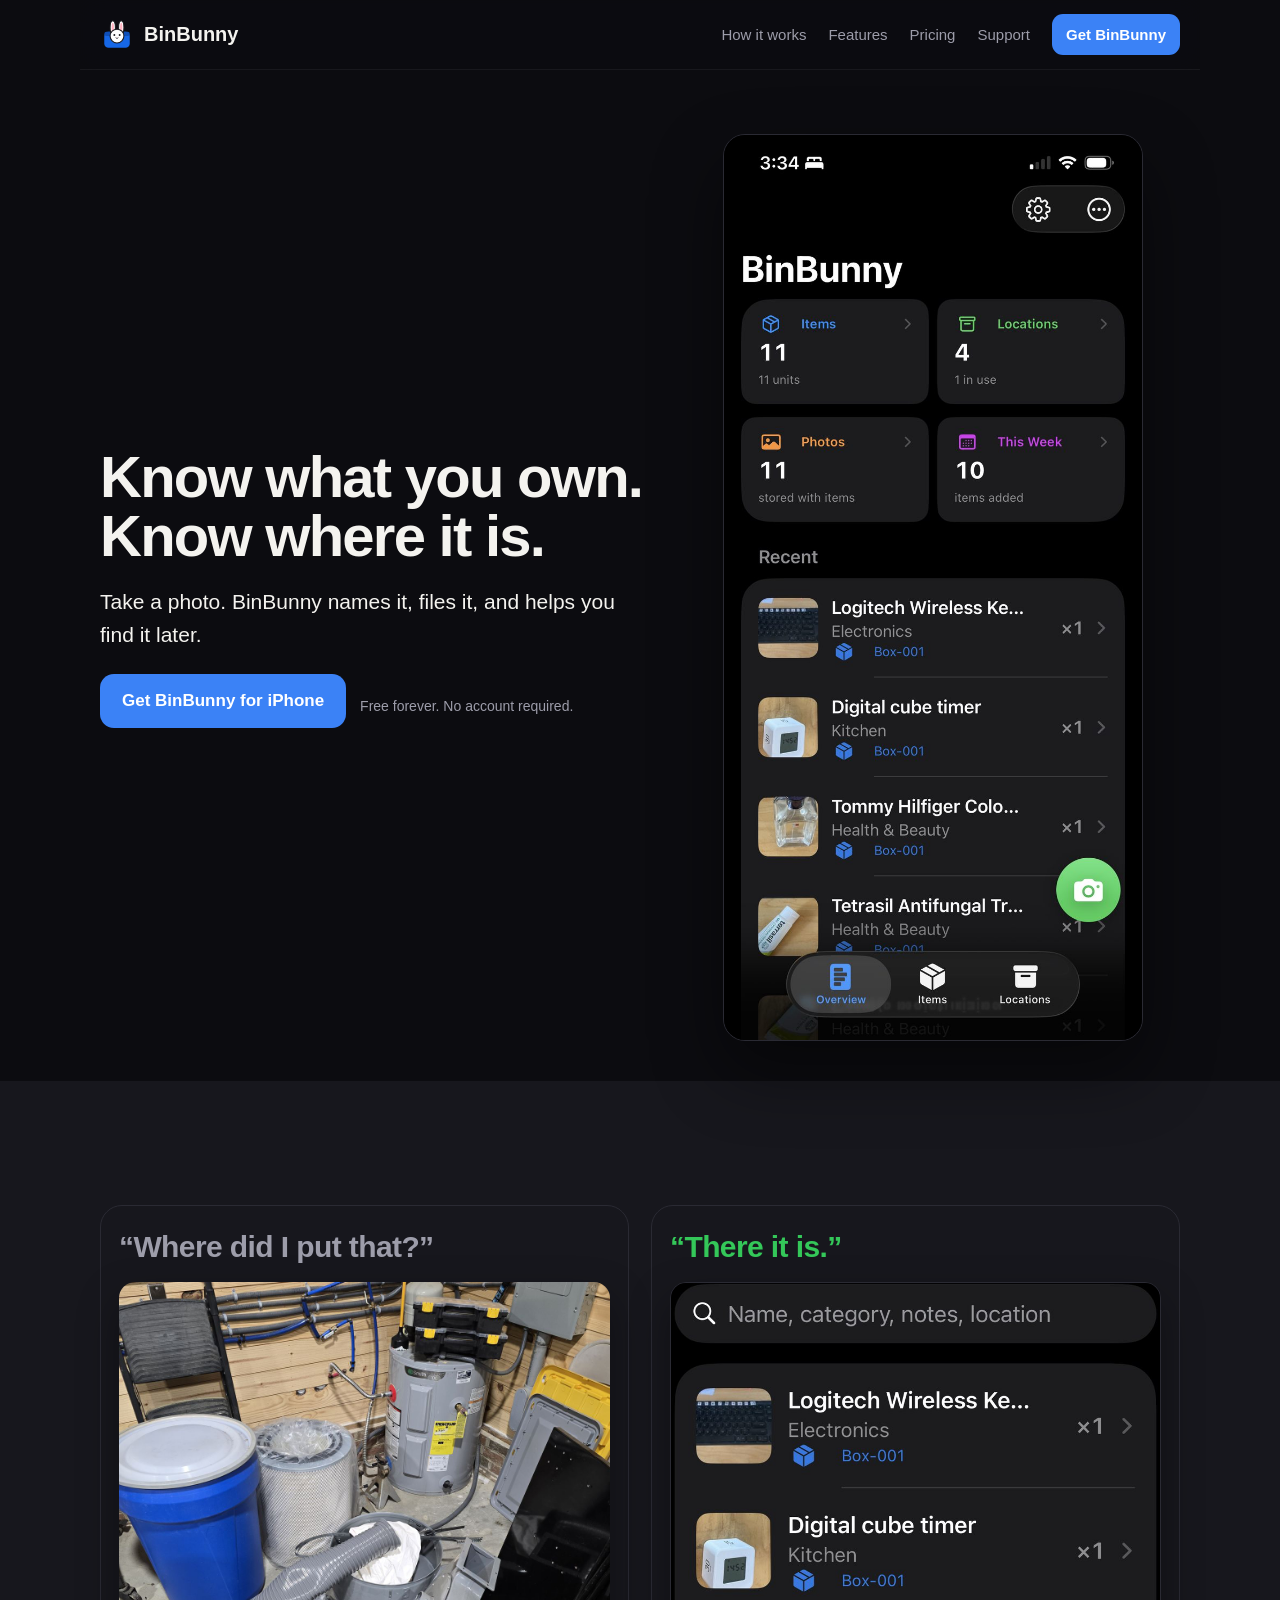
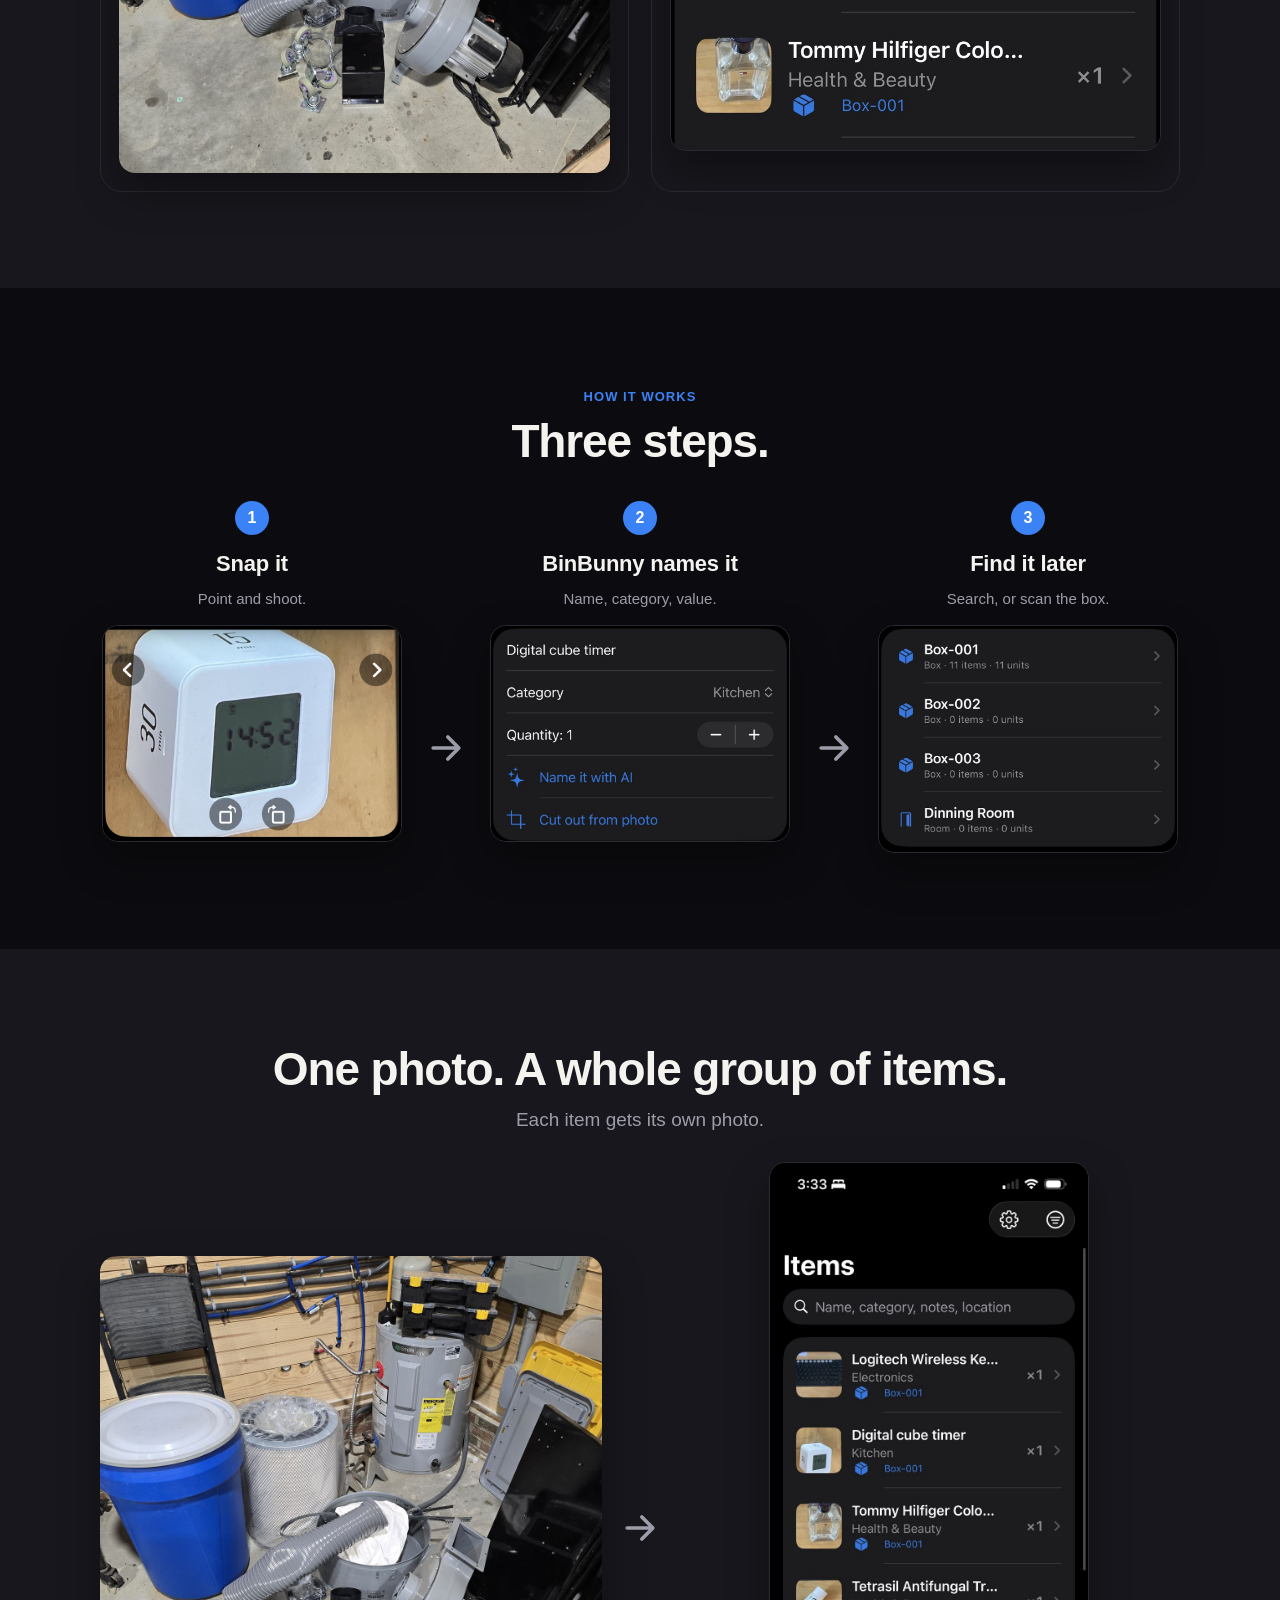
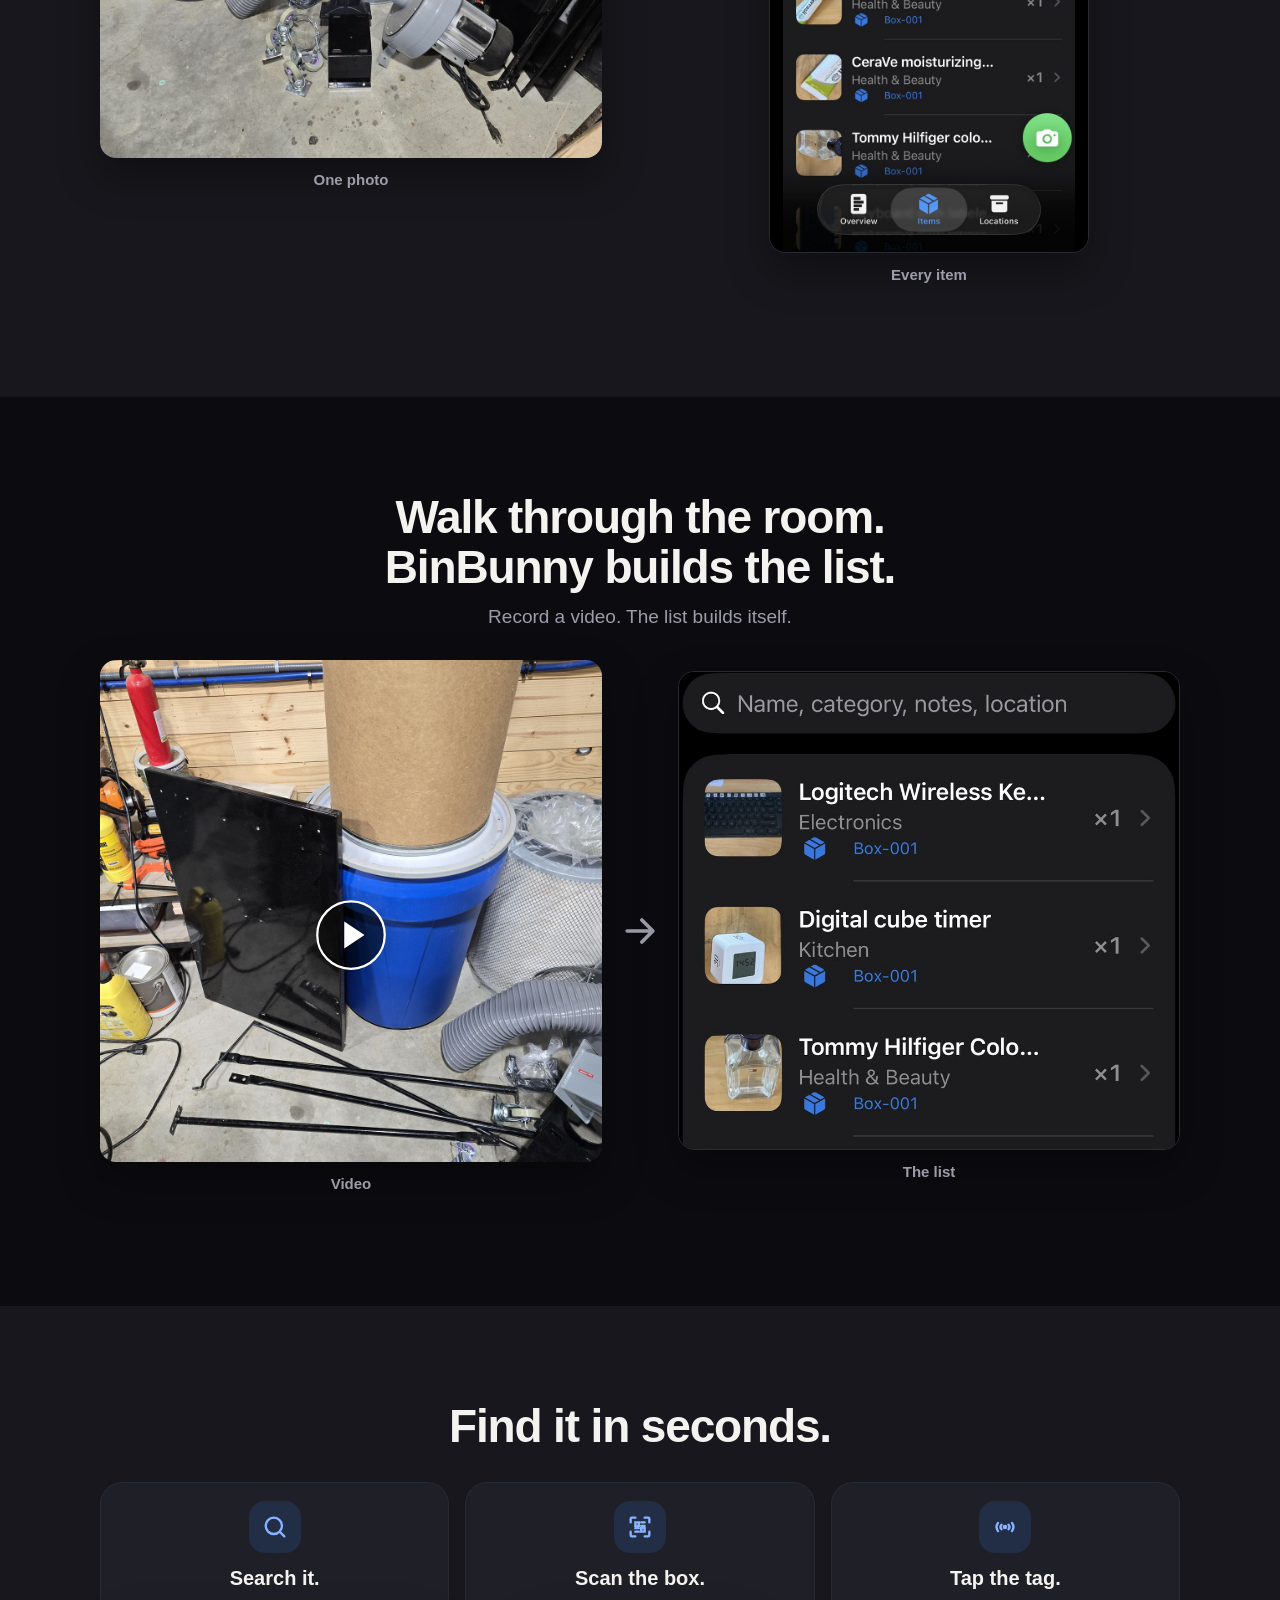
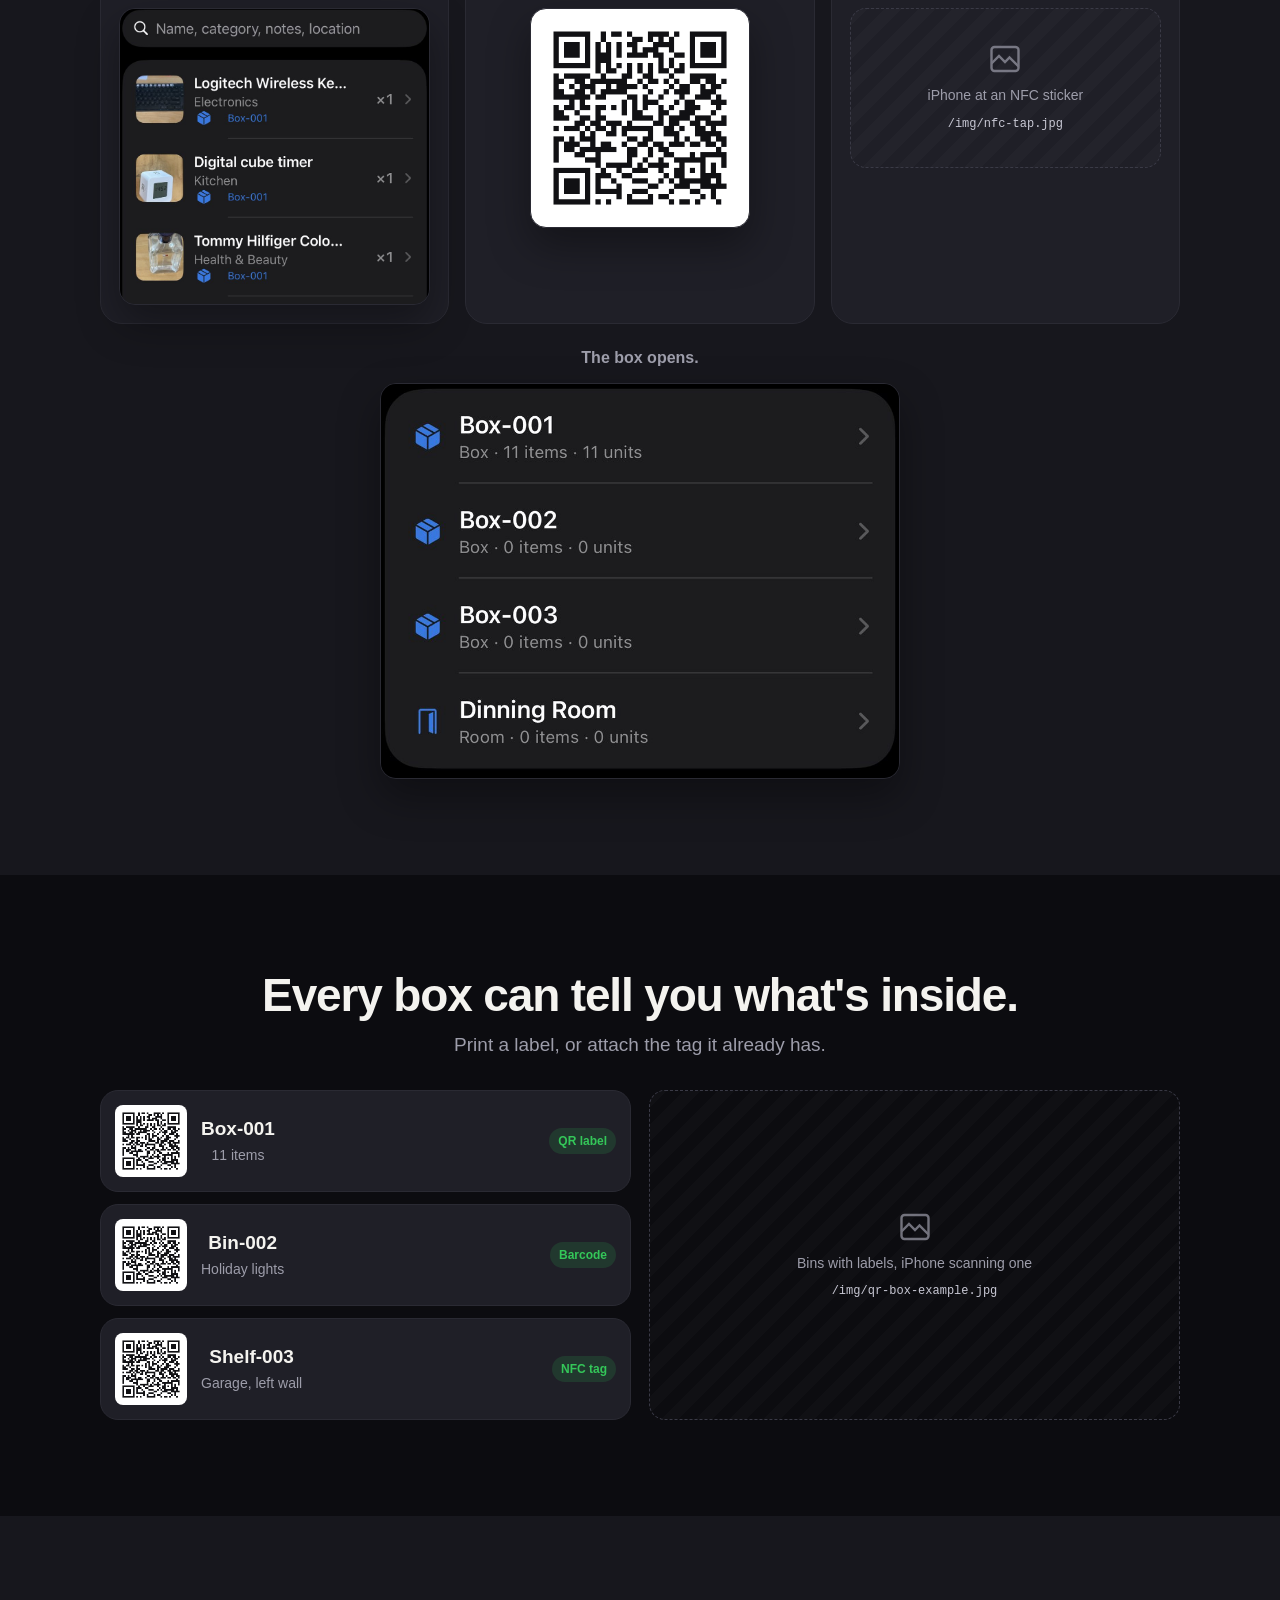
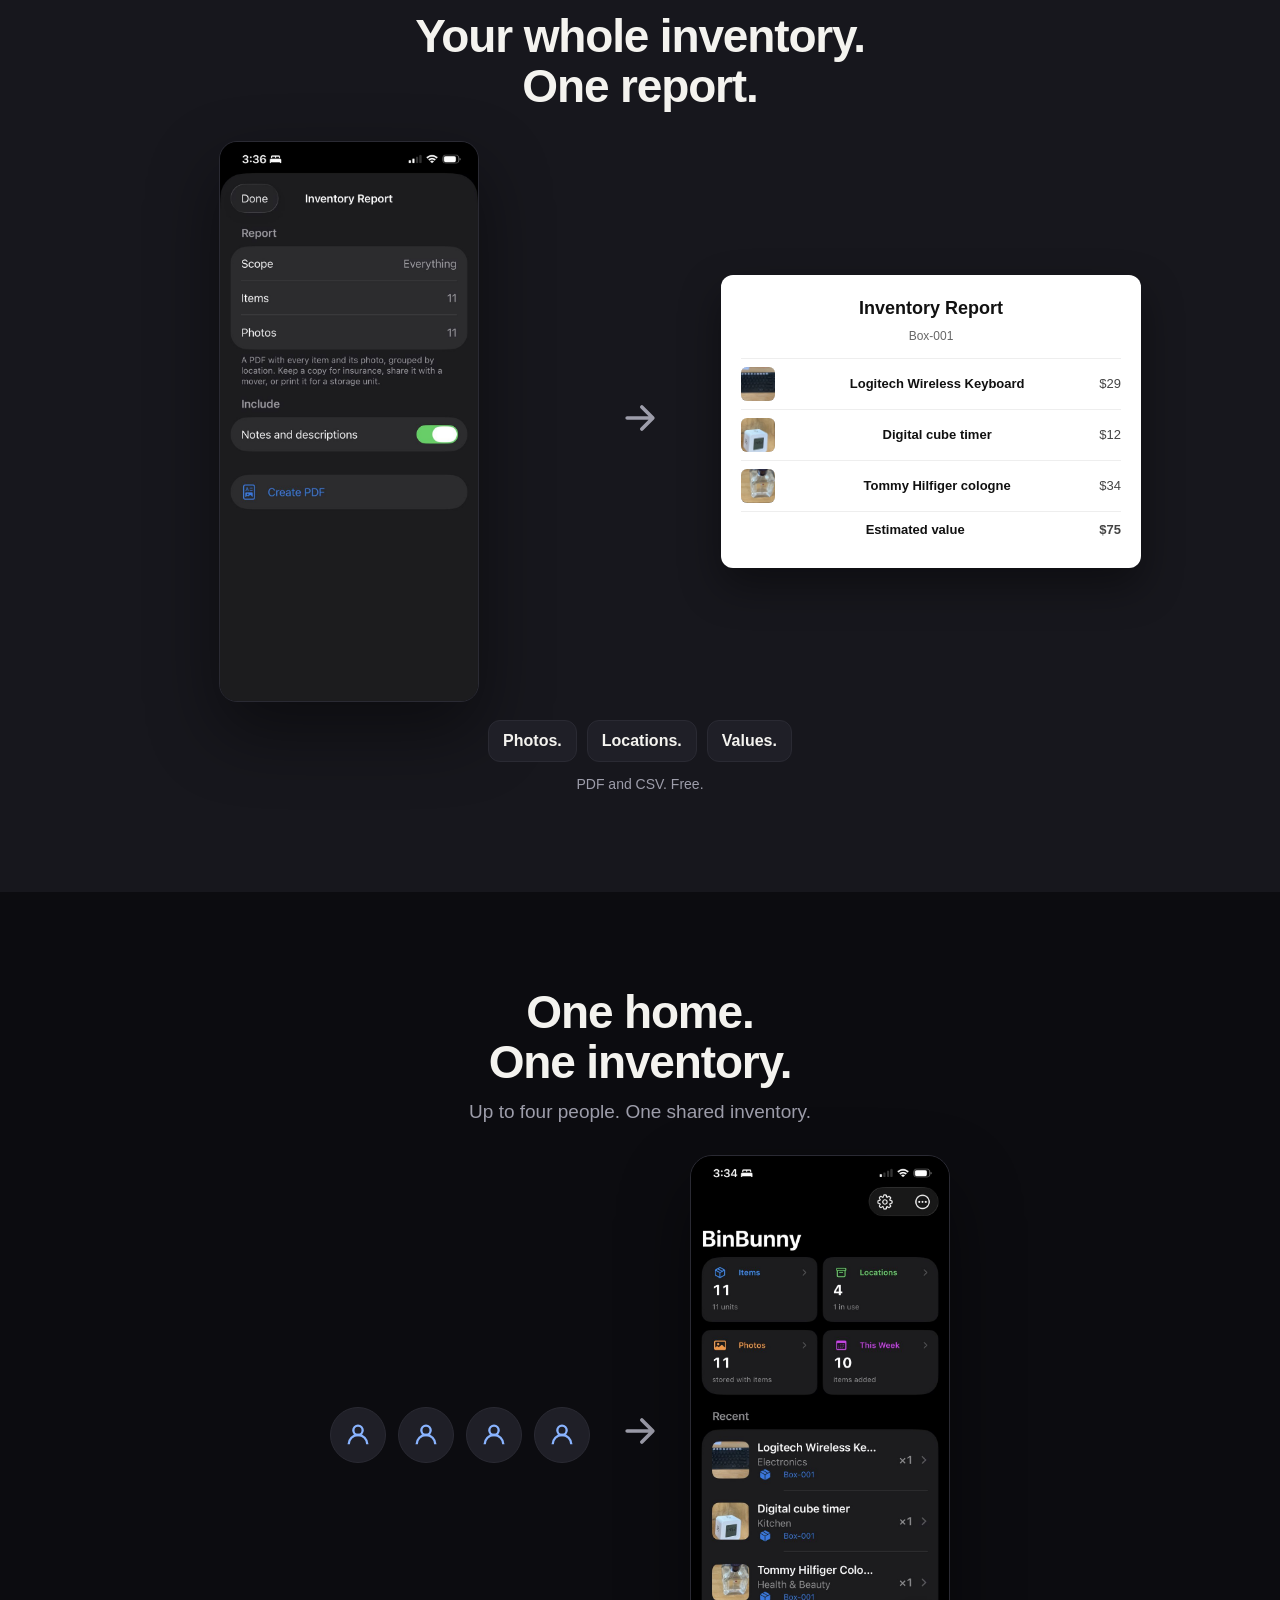
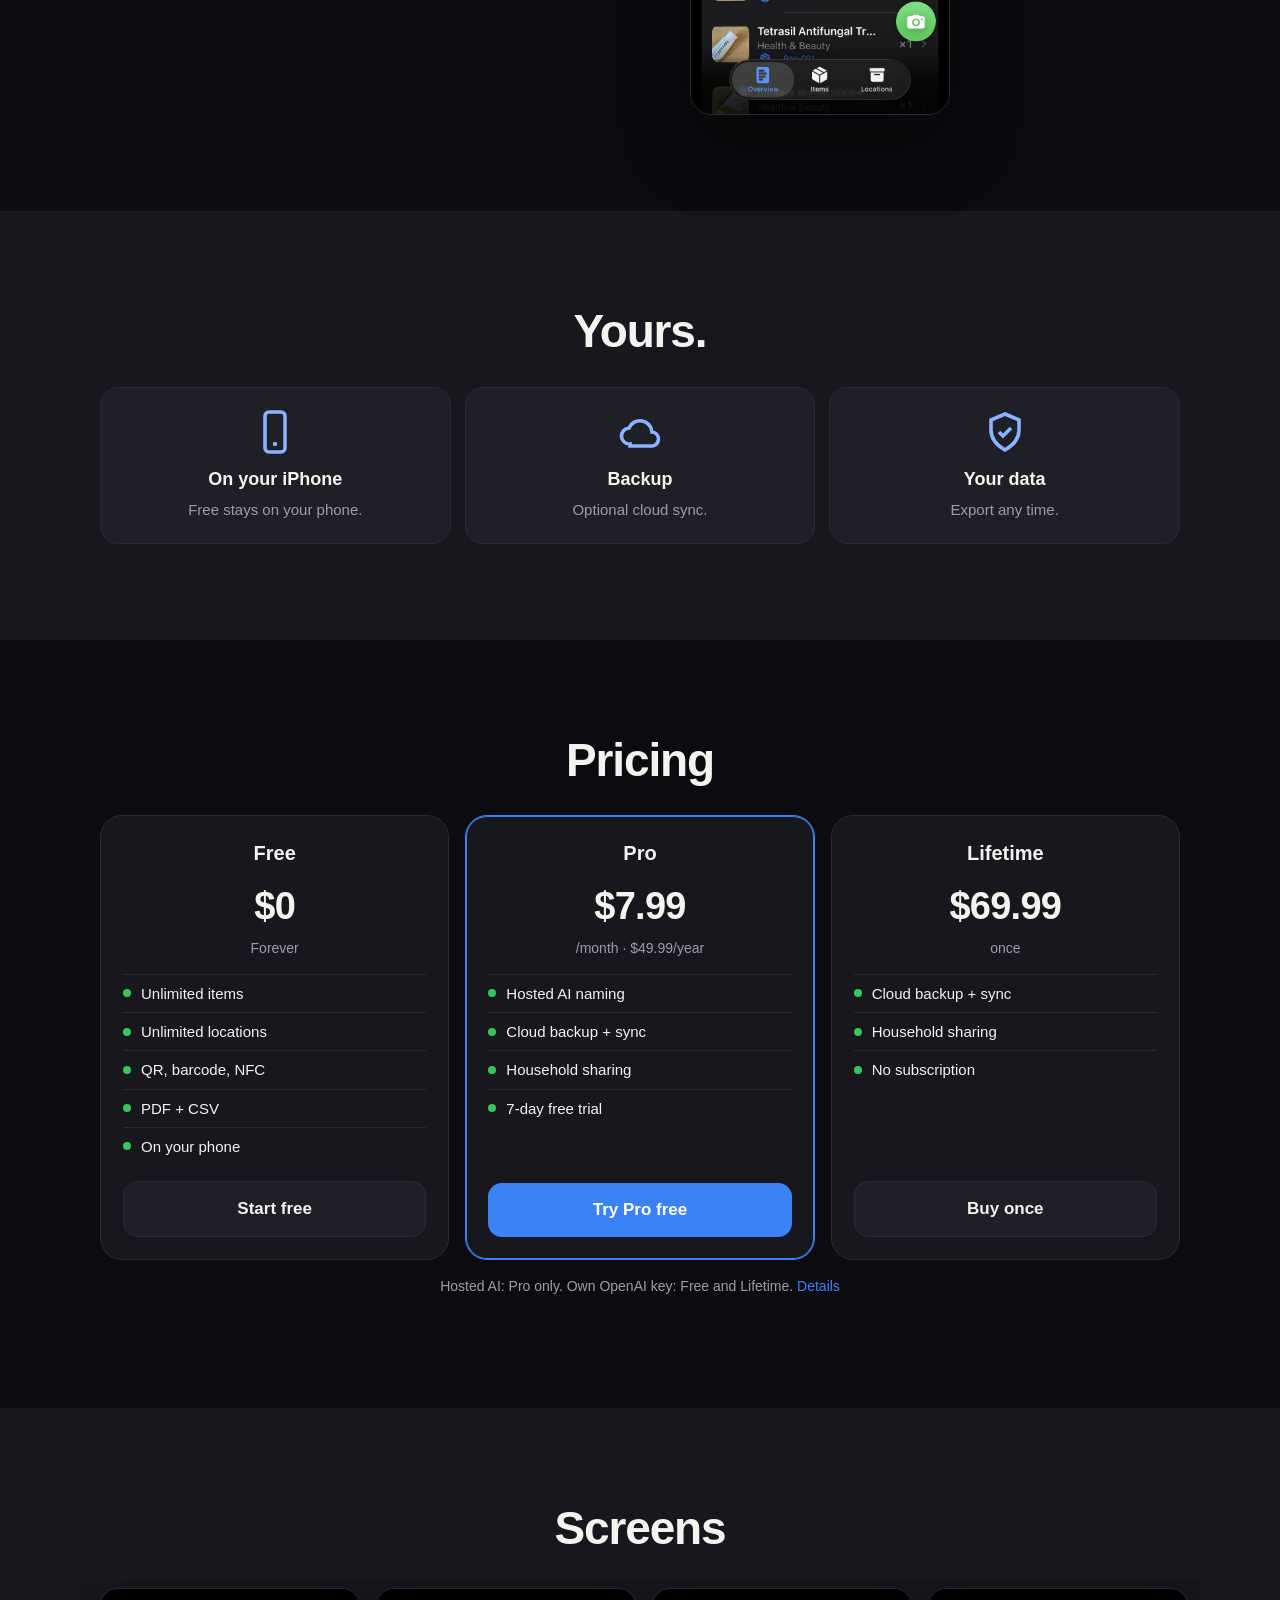
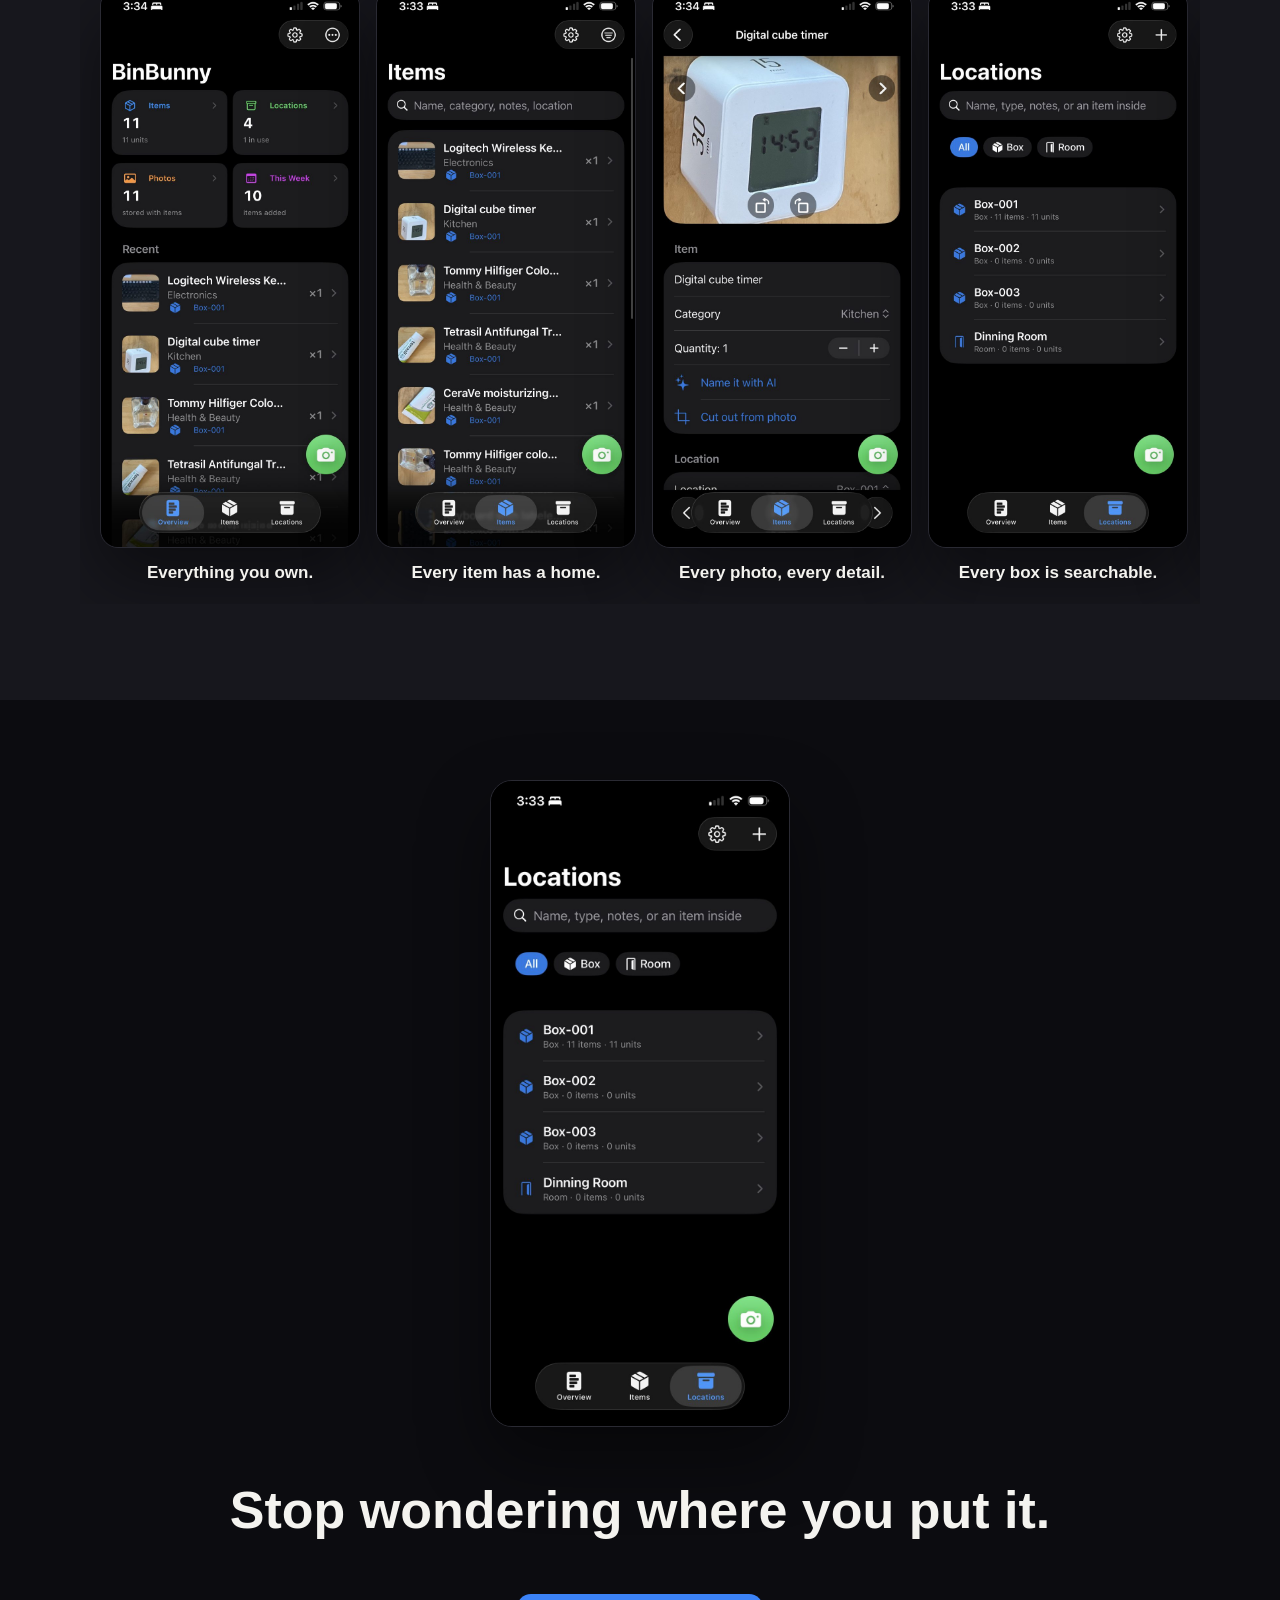
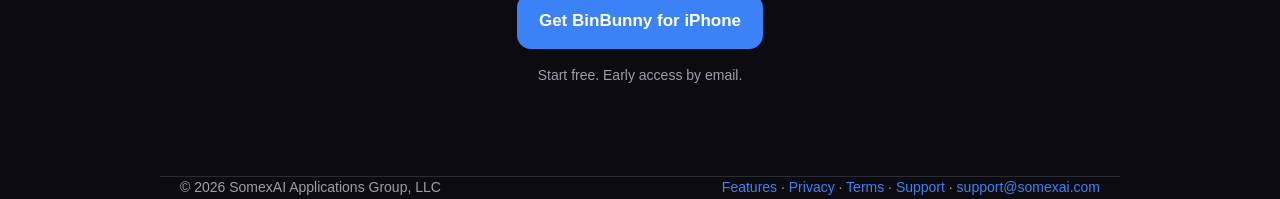
==== commit ab6c9679: "Visual homepage redesign: screenshots-first, dark, mobile-first - New index.html with 12 short secti" ====
--- a/index.html
+++ b/index.html
@@ -1,42 +1,352 @@
-<!doctype html><html lang="en"><head><meta charset="utf-8"><meta name="viewport" content="width=device-width,initial-scale=1"><link rel="stylesheet" href="/_shared.css"><link rel="icon" href="/_logo.svg" type="image/svg+xml"><link rel="apple-touch-icon" href="/apple-touch-icon.png"><meta property="og:image" content="https://binbunny.app/img/overview.jpg"><title>BinBunny — Find what's in every box</title>
-<meta name="description" content="BinBunny is an AI home inventory app for iPhone. Snap a photo, it names the item and files it in a box. Print QR labels, find anything in seconds."></head>
-<body><header class="top wrap"><a class="brand" href="/"><svg viewBox="0 0 64 64" xmlns="http://www.w3.org/2000/svg" aria-hidden="true"><rect x="8" y="26" width="48" height="30" rx="8" fill="#1667e6"/><rect x="8" y="26" width="48" height="8" rx="4" fill="#0f4fb8"/><ellipse cx="24" cy="18" rx="5" ry="13" fill="#fff" stroke="#1b1b1f" stroke-width="2"/><ellipse cx="40" cy="18" rx="5" ry="13" fill="#fff" stroke="#1b1b1f" stroke-width="2"/><ellipse cx="24" cy="18" rx="2.2" ry="9" fill="#ffb3c1"/><ellipse cx="40" cy="18" rx="2.2" ry="9" fill="#ffb3c1"/><circle cx="32" cy="34" r="13" fill="#fff" stroke="#1b1b1f" stroke-width="2"/><circle cx="27" cy="32" r="1.8" fill="#1b1b1f"/><circle cx="37" cy="32" r="1.8" fill="#1b1b1f"/><path d="M30 37.5c1 1.2 3 1.2 4 0" stroke="#1b1b1f" stroke-width="1.6" fill="none" stroke-linecap="round"/><path d="M31 36.2h2l-1 1.4z" fill="#ffb3c1"/></svg> BinBunny</a><nav><a href="/#how">How it works</a><a href="/#screens">Screens</a>
-<a href="/#pricing">Pricing</a><a href="/support">Support</a><a href="/privacy">Privacy</a></nav></header>
-<main class="wrap">
-<section class="hero">
-  <div>
-    <h1>Photograph it.<br>It's named and filed in a box.</h1>
-    <p class="lead">BinBunny turns a photo into an inventory entry: what it is, how many, which box, what it's worth. Add one item at a time, bulk-add ten photos, photograph a whole pile, or film a room and get a list. Tag every container with a QR label, a barcode, or an NFC sticker and find anything in seconds.</p>
-    <a class="cta" href="#download">Get BinBunny for iPhone</a>
-    <p style="color:var(--muted);font-size:14px;margin-top:12px">Free forever on your phone, PDF export included. Pro is 7 days free, or pay once for Lifetime.</p>
-  </div>
-  <div class="hero-shot"><img src="/img/overview.jpg" width="600" height="1299" alt="BinBunny Overview screen: item, location, photo and this-week counts above a list of recently added items" loading="eager"></div>
-</section>
-
-<section id="how" class="grid">
-  <div class="card"><h3>Snap</h3><p>Four ways to add: one item per photo, bulk add up to ten photos, a group shot where the AI finds every item and crops each its own photo, or a video walkthrough of a room. Type the names yourself, or let the AI name them with Pro.</p></div>
-  <div class="card"><h3>File and tag</h3><p>Boxes, bins, shelves, closets, rooms, garages, storage units, cars. Every location gets a QR label to print, or attach the barcode, QR code, or NFC tag already on the container.</p></div>
-  <div class="card"><h3>Find</h3><p>Search by name, category, notes, or location. Scan a label with the iPhone Camera, or tap an NFC tag, and the box opens in the app.</p></div>
-  <div class="card"><h3>Report and value</h3><p>The AI estimates what each item is worth; edit it any time. One tap makes a PDF of everything you own, with photos and totals, by location. Free, always: it's your record.</p></div>
-  <div class="card"><h3>Share</h3><p>One inventory for the whole household, up to four people. Everyone sees the same boxes and photos, and everyone can add. Members join with a code, no purchase needed.</p></div>
-  <div class="card"><h3>Yours</h3><p>Your inventory lives on your phone and exports to PDF or CSV whenever you like. Pro and Lifetime back it up to your account and sync it across devices.</p></div>
-</section>
-
-<section id="screens" class="screens">
-<h2>See it</h2>
-<div class="shots">
-  <figure><img src="/img/items.jpg" width="600" height="1299" alt="Items list with photo thumbnails, categories, quantities and the box each item is in" loading="lazy"><figcaption>Every item, with its photo and its box.</figcaption></figure>
-  <figure><img src="/img/item.jpg" width="600" height="1299" alt="Item screen showing a large photo with rotate buttons, name, category, quantity, and Name it with AI" loading="lazy"><figcaption>Fix the name, rotate the photo, or let the AI name it.</figcaption></figure>
-  <figure><img src="/img/locations.jpg" width="600" height="1299" alt="Locations list filtered by type, with boxes and a room" loading="lazy"><figcaption>Boxes, rooms, closets, cars: anything is a location.</figcaption></figure>
-  <figure><img src="/img/report.jpg" width="600" height="1299" alt="Inventory Report sheet with scope, item and photo counts, and a Create PDF button" loading="lazy"><figcaption>One tap makes a PDF with every photo.</figcaption></figure>
-</div>
-</section>
-
-<section id="pricing" class="pricing">
-  <div class="card"><h3>Free</h3><strong>$0</strong><p>Forever. Unlimited items and locations, every kind of container, QR labels, barcode and NFC tags, PDF report and CSV export. Everything stays on your phone. Have your own OpenAI key? Add it in Settings and the AI names your items at no charge from us.</p></div>
-  <div class="card"><h3>BinBunny Pro</h3><strong>$7.99<span style="font-size:15px;font-weight:500;color:var(--muted)">/month · or $49.99/year</span></strong><p>The AI names your items and estimates their value, unlimited scans, no key or OpenAI account needed, including group shots and video walkthroughs. Cloud backup and sync across your devices. Household sharing for up to four people. 7-day free trial.</p></div>
-  <div class="card"><h3>Lifetime</h3><strong>$69.99<span style="font-size:15px;font-weight:500;color:var(--muted)"> once</span></strong><p>Cloud backup, sync, and household sharing, forever, for one payment. No subscription. AI naming with your own OpenAI key, or add Pro later.</p></div>
-</section>
-
-<section id="download" class="steps"><h2>Download</h2><p class="note">BinBunny is in final testing and will be on the App Store shortly. Questions or early access: <a href="mailto:support@somexai.com">support@somexai.com</a>.</p></section>
-</main><footer class="wrap"><span>© 2026 SomexAI Applications Group, LLC · BinBunny is a SomexAI product</span><span><a href="/privacy">Privacy</a> · <a href="/terms">Terms</a> · <a href="/support">Support</a> · <a href="mailto:support@somexai.com">support@somexai.com</a></span></footer></body></html>
+<!doctype html>
+<html lang="en">
+<head>
+<meta charset="utf-8">
+<meta name="viewport" content="width=device-width,initial-scale=1">
+<meta name="color-scheme" content="dark">
+<meta name="theme-color" content="#0c0c10">
+<link rel="stylesheet" href="/_shared.css">
+<link rel="stylesheet" href="/home.css">
+<link rel="icon" href="/_logo.svg" type="image/svg+xml">
+<link rel="apple-touch-icon" href="/apple-touch-icon.png">
+<link rel="preload" as="image" href="/img/overview.jpg">
+<meta property="og:title" content="BinBunny — Know what you own. Know where it is.">
+<meta property="og:description" content="Take a photo. BinBunny names it, files it, and helps you find it later.">
+<meta property="og:image" content="https://binbunny.app/img/overview.jpg">
+<meta name="description" content="BinBunny is a home inventory app for iPhone. Take a photo, it names the item and files it in a box. Label boxes with QR codes or NFC tags and find anything in seconds.">
+<title>BinBunny — Know what you own. Know where it is.</title>
+</head>
+<body class="home">
+<header class="top wrap">
+<a class="brand" href="/">
+<svg viewBox="0 0 64 64" xmlns="http://www.w3.org/2000/svg" aria-hidden="true">
+<rect x="8" y="26" width="48" height="30" rx="8" fill="#1667e6"/>
+<rect x="8" y="26" width="48" height="8" rx="4" fill="#0f4fb8"/>
+<ellipse cx="24" cy="18" rx="5" ry="13" fill="#fff" stroke="#1b1b1f" stroke-width="2"/>
+<ellipse cx="40" cy="18" rx="5" ry="13" fill="#fff" stroke="#1b1b1f" stroke-width="2"/>
+<ellipse cx="24" cy="18" rx="2.2" ry="9" fill="#ffb3c1"/>
+<ellipse cx="40" cy="18" rx="2.2" ry="9" fill="#ffb3c1"/>
+<circle cx="32" cy="34" r="13" fill="#fff" stroke="#1b1b1f" stroke-width="2"/>
+<circle cx="27" cy="32" r="1.8" fill="#1b1b1f"/>
+<circle cx="37" cy="32" r="1.8" fill="#1b1b1f"/>
+<path d="M30 37.5c1 1.2 3 1.2 4 0" stroke="#1b1b1f" stroke-width="1.6" fill="none" stroke-linecap="round"/>
+<path d="M31 36.2h2l-1 1.4z" fill="#ffb3c1"/>
+</svg> BinBunny</a>
+<button class="menu-btn" aria-expanded="false" aria-controls="nav" aria-label="Menu">
+<svg viewBox="0 0 24 24" width="24" height="24" aria-hidden="true"><path d="M4 7h16M4 12h16M4 17h16" stroke="currentColor" stroke-width="2" stroke-linecap="round"/></svg>
+</button>
+<nav id="nav">
+<a href="/#how">How it works</a>
+<a href="/features">Features</a>
+<a href="/#pricing">Pricing</a>
+<a href="/support">Support</a>
+<a class="nav-cta" href="#download">Get BinBunny</a>
+</nav>
+</header>
+
+<main class="home">
+
+<!-- 1. Hero -->
+<section class="hero2">
+  <div class="in">
+    <div>
+      <h1>Know what you own.<br>Know where it is.</h1>
+      <p class="sub">Take a photo. BinBunny names it, files it, and helps you find it later.</p>
+      <div class="cta-row">
+        <a class="btn" href="#download">Get BinBunny for iPhone</a>
+        <p class="tiny">Free forever. No account required.</p>
+      </div>
+    </div>
+    <div class="phone-wrap">
+      <img class="phone" src="/img/overview.jpg" width="780" height="1688" alt="BinBunny Overview screen: counts of items, locations, and photos above recently added items" fetchpriority="high">
+    </div>
+  </div>
+</section>
+
+<!-- 2. The problem -->
+<section class="sec tint" id="why">
+  <div class="in">
+    <div class="pair">
+      <div class="panel rv">
+        <p class="cap q">“Where did I put that?”</p>
+        <img class="photo" src="/img/garage.jpg" width="1200" height="1200" alt="A garage floor crowded with a bin, a filter, ducting, a blower, and parts" loading="lazy">
+      </div>
+      <div class="panel rv">
+        <p class="cap a">“There it is.”</p>
+        <img class="shot" src="/img/crop-search.jpg" width="900" height="859" alt="BinBunny Items list with a search bar and items filed in Box-001" loading="lazy">
+      </div>
+    </div>
+  </div>
+</section>
+
+<!-- 3. Three steps -->
+<section class="sec center" id="how">
+  <div class="in">
+    <span class="eyebrow">How it works</span>
+    <h2>Three steps.</h2>
+    <div class="steps3">
+      <div class="step rv">
+        <span class="n">1</span>
+        <h3>Snap it</h3>
+        <p>Point and shoot.</p>
+        <img class="shot" src="/img/crop-item-photo.jpg" width="900" height="652" alt="Item photo in BinBunny with rotate buttons" loading="lazy">
+      </div>
+      <div class="arrow" aria-hidden="true"><svg viewBox="0 0 24 24"><path d="M5 12h13M13 6l6 6-6 6" fill="none" stroke="currentColor" stroke-width="2" stroke-linecap="round" stroke-linejoin="round"/></svg></div>
+      <div class="arrow down" aria-hidden="true"><svg viewBox="0 0 24 24"><path d="M5 12h13M13 6l6 6-6 6" fill="none" stroke="currentColor" stroke-width="2" stroke-linecap="round" stroke-linejoin="round"/></svg></div>
+      <div class="step rv">
+        <span class="n">2</span>
+        <h3>BinBunny names it</h3>
+        <p>Name, category, value.</p>
+        <img class="shot" src="/img/crop-name-ai.jpg" width="900" height="652" alt="Item details: name Digital cube timer, category Kitchen, quantity, and Name it with AI" loading="lazy">
+      </div>
+      <div class="arrow" aria-hidden="true"><svg viewBox="0 0 24 24"><path d="M5 12h13M13 6l6 6-6 6" fill="none" stroke="currentColor" stroke-width="2" stroke-linecap="round" stroke-linejoin="round"/></svg></div>
+      <div class="arrow down" aria-hidden="true"><svg viewBox="0 0 24 24"><path d="M5 12h13M13 6l6 6-6 6" fill="none" stroke="currentColor" stroke-width="2" stroke-linecap="round" stroke-linejoin="round"/></svg></div>
+      <div class="step rv">
+        <span class="n">3</span>
+        <h3>Find it later</h3>
+        <p>Search, or scan the box.</p>
+        <img class="shot" src="/img/crop-locations.jpg" width="900" height="685" alt="Locations list showing Box-001 with 11 items, Box-002, Box-003, and Dining Room" loading="lazy">
+      </div>
+    </div>
+  </div>
+</section>
+
+<!-- 4. One photo, many items -->
+<section class="sec tint center" id="group">
+  <div class="in">
+    <h2>One photo. A whole group of items.</h2>
+    <p class="sub">Each item gets its own photo.</p>
+    <div class="flow">
+      <div class="rv">
+        <img class="photo" src="/img/garage.jpg" width="1200" height="1200" alt="One photo of a pile: a blue bin, a filter, ducting, a blower motor, casters, and brackets" loading="lazy">
+        <p class="lbl">One photo</p>
+      </div>
+      <div class="arrow" aria-hidden="true"><svg viewBox="0 0 24 24"><path d="M5 12h13M13 6l6 6-6 6" fill="none" stroke="currentColor" stroke-width="2" stroke-linecap="round" stroke-linejoin="round"/></svg></div>
+      <div class="arrow down" aria-hidden="true"><svg viewBox="0 0 24 24"><path d="M5 12h13M13 6l6 6-6 6" fill="none" stroke="currentColor" stroke-width="2" stroke-linecap="round" stroke-linejoin="round"/></svg></div>
+      <div class="rv">
+        <img class="shot" src="/img/items.jpg" width="780" height="1688" alt="Items list: each item named, categorized, with its own cropped photo" loading="lazy" style="max-width:320px;margin:0 auto">
+        <p class="lbl">Every item</p>
+      </div>
+    </div>
+  </div>
+</section>
+
+<!-- 5. Video walkthrough -->
+<section class="sec center" id="video">
+  <div class="in">
+    <h2>Walk through the room.<br>BinBunny builds the list.</h2>
+    <p class="sub">Record a video. The list builds itself.</p>
+    <div class="flow">
+      <div class="rv" style="position:relative">
+        <img class="photo" src="/img/workshop.jpg" width="1200" height="1200" alt="A workshop corner with a bin, a panel, and parts on the floor" loading="lazy">
+        <svg aria-hidden="true" viewBox="0 0 64 64" style="position:absolute;left:50%;top:50%;width:72px;height:72px;transform:translate(-50%,-50%);filter:drop-shadow(0 6px 16px rgba(0,0,0,.5))"><circle cx="32" cy="32" r="30" fill="rgba(0,0,0,.55)" stroke="#fff" stroke-width="2"/><path d="M26 20l18 12-18 12z" fill="#fff"/></svg>
+        <p class="lbl">Video</p>
+      </div>
+      <div class="arrow" aria-hidden="true"><svg viewBox="0 0 24 24"><path d="M5 12h13M13 6l6 6-6 6" fill="none" stroke="currentColor" stroke-width="2" stroke-linecap="round" stroke-linejoin="round"/></svg></div>
+      <div class="arrow down" aria-hidden="true"><svg viewBox="0 0 24 24"><path d="M5 12h13M13 6l6 6-6 6" fill="none" stroke="currentColor" stroke-width="2" stroke-linecap="round" stroke-linejoin="round"/></svg></div>
+      <div class="rv">
+        <img class="shot" src="/img/crop-search.jpg" width="900" height="859" alt="A list of named items with photos" loading="lazy">
+        <p class="lbl">The list</p>
+      </div>
+    </div>
+  </div>
+</section>
+
+<!-- 6. Find anything -->
+<section class="sec tint center" id="find">
+  <div class="in">
+    <h2>Find it in seconds.</h2>
+    <div class="paths">
+      <div class="path rv">
+        <div class="ic"><svg viewBox="0 0 24 24" fill="none" stroke="currentColor" stroke-width="2" stroke-linecap="round"><circle cx="11" cy="11" r="7"/><path d="M20 20l-3.5-3.5"/></svg></div>
+        <h3>Search it.</h3>
+        <img class="shot" src="/img/crop-search.jpg" width="900" height="859" alt="Search bar above items in Box-001" loading="lazy">
+      </div>
+      <div class="path rv">
+        <div class="ic"><svg viewBox="0 0 24 24" fill="none" stroke="currentColor" stroke-width="2" stroke-linecap="round"><path d="M4 8V5a1 1 0 011-1h3M16 4h3a1 1 0 011 1v3M20 16v3a1 1 0 01-1 1h-3M8 20H5a1 1 0 01-1-1v-3M8 8h3v3H8zM13 8h3M13 11h3M8 13h3M13 13h3v3h-3zM8 16h3"/></svg></div>
+        <h3>Scan the box.</h3>
+        <img class="shot" src="/img/qr-box.png" width="600" height="600" alt="A BinBunny QR label" loading="lazy" style="max-width:220px;margin:14px auto 0;background:#fff;padding:12px">
+      </div>
+      <div class="path rv">
+        <div class="ic"><svg viewBox="0 0 24 24" fill="none" stroke="currentColor" stroke-width="2" stroke-linecap="round"><path d="M6 8.5a6 6 0 000 7M9 10a3 3 0 000 4M15 10a3 3 0 010 4M18 8.5a6 6 0 010 7"/><circle cx="12" cy="12" r="1"/></svg></div>
+        <h3>Tap the tag.</h3>
+        <div class="slot" style="min-height:160px;margin-top:14px"><svg viewBox="0 0 24 24" fill="none" stroke="currentColor" stroke-width="1.6"><rect x="3" y="4" width="18" height="16" rx="2"/><path d="M3 15l5-5 4 4 3-3 6 6"/></svg><span>iPhone at an NFC sticker</span><code>/img/nfc-tap.jpg</code></div>
+      </div>
+    </div>
+    <div class="result rv">
+      <div class="arrow down" aria-hidden="true"><svg viewBox="0 0 24 24"><path d="M5 12h13M13 6l6 6-6 6" fill="none" stroke="currentColor" stroke-width="2" stroke-linecap="round" stroke-linejoin="round"/></svg></div>
+      <p class="lbl">The box opens.</p>
+      <img class="shot" src="/img/crop-locations.jpg" width="900" height="685" alt="Box-001 open in BinBunny, showing its items" loading="lazy">
+    </div>
+  </div>
+</section>
+
+<!-- 7. Labels -->
+<section class="sec center" id="labels">
+  <div class="in">
+    <h2>Every box can tell you what's inside.</h2>
+    <p class="sub">Print a label, or attach the tag it already has.</p>
+    <div class="scene">
+      <div class="boxes rv">
+        <div class="box"><img src="/img/qr-box.png" width="72" height="72" alt="" loading="lazy"><div><b>Box-001</b><span>11 items</span></div><span class="tag">QR label</span></div>
+        <div class="box"><img src="/img/qr-box.png" width="72" height="72" alt="" loading="lazy"><div><b>Bin-002</b><span>Holiday lights</span></div><span class="tag">Barcode</span></div>
+        <div class="box"><img src="/img/qr-box.png" width="72" height="72" alt="" loading="lazy"><div><b>Shelf-003</b><span>Garage, left wall</span></div><span class="tag">NFC tag</span></div>
+      </div>
+      <div class="rv">
+        <div class="slot" style="min-height:100%"><svg viewBox="0 0 24 24" fill="none" stroke="currentColor" stroke-width="1.6"><rect x="3" y="4" width="18" height="16" rx="2"/><path d="M3 15l5-5 4 4 3-3 6 6"/></svg><span>Bins with labels, iPhone scanning one</span><code>/img/qr-box-example.jpg</code></div>
+      </div>
+    </div>
+  </div>
+</section>
+
+<!-- 8. Report -->
+<section class="sec tint center" id="report">
+  <div class="in">
+    <h2>Your whole inventory.<br>One report.</h2>
+    <div class="report">
+      <div class="rv"><img class="phone sm" src="/img/report.jpg" width="780" height="1688" alt="Inventory Report screen with a Create PDF button" loading="lazy" style="max-width:260px;margin:0 auto"></div>
+      <div class="arrow" aria-hidden="true"><svg viewBox="0 0 24 24"><path d="M5 12h13M13 6l6 6-6 6" fill="none" stroke="currentColor" stroke-width="2" stroke-linecap="round" stroke-linejoin="round"/></svg></div>
+      <div class="arrow down" aria-hidden="true"><svg viewBox="0 0 24 24"><path d="M5 12h13M13 6l6 6-6 6" fill="none" stroke="currentColor" stroke-width="2" stroke-linecap="round" stroke-linejoin="round"/></svg></div>
+      <div class="doc rv" aria-label="Sample page of the PDF inventory report">
+        <div class="t">Inventory Report</div>
+        <div class="m">Box-001</div>
+        <div class="row"><div class="ph"><img src="/img/thumb-keyboard.jpg" width="34" height="34" alt="" loading="lazy"></div><div class="nm">Logitech Wireless Keyboard</div><div class="v">$29</div></div>
+        <div class="row"><div class="ph"><img src="/img/thumb-timer.jpg" width="34" height="34" alt="" loading="lazy"></div><div class="nm">Digital cube timer</div><div class="v">$12</div></div>
+        <div class="row"><div class="ph"><img src="/img/thumb-cologne.jpg" width="34" height="34" alt="" loading="lazy"></div><div class="nm">Tommy Hilfiger cologne</div><div class="v">$34</div></div>
+        <div class="row" style="font-weight:700"><div class="nm">Estimated value</div><div class="v">$75</div></div>
+      </div>
+    </div>
+    <div class="caps"><span>Photos.</span><span>Locations.</span><span>Values.</span></div>
+    <p class="tiny">PDF and CSV. Free.</p>
+  </div>
+</section>
+
+<!-- 9. Household -->
+<section class="sec center" id="household">
+  <div class="in">
+    <h2>One home.<br>One inventory.</h2>
+    <p class="sub">Up to four people. One shared inventory.</p>
+    <div class="house rv">
+      <div class="people" aria-hidden="true">
+        <div class="person"><svg viewBox="0 0 24 24" fill="none" stroke="currentColor" stroke-width="2"><circle cx="12" cy="8" r="4"/><path d="M4 20a8 8 0 0116 0"/></svg></div>
+        <div class="person"><svg viewBox="0 0 24 24" fill="none" stroke="currentColor" stroke-width="2"><circle cx="12" cy="8" r="4"/><path d="M4 20a8 8 0 0116 0"/></svg></div>
+        <div class="person"><svg viewBox="0 0 24 24" fill="none" stroke="currentColor" stroke-width="2"><circle cx="12" cy="8" r="4"/><path d="M4 20a8 8 0 0116 0"/></svg></div>
+        <div class="person"><svg viewBox="0 0 24 24" fill="none" stroke="currentColor" stroke-width="2"><circle cx="12" cy="8" r="4"/><path d="M4 20a8 8 0 0116 0"/></svg></div>
+      </div>
+      <div class="arrow" aria-hidden="true"><svg viewBox="0 0 24 24"><path d="M5 12h13M13 6l6 6-6 6" fill="none" stroke="currentColor" stroke-width="2" stroke-linecap="round" stroke-linejoin="round"/></svg></div>
+      <img class="phone" src="/img/overview.jpg" width="780" height="1688" alt="The shared inventory in BinBunny" loading="lazy">
+    </div>
+  </div>
+</section>
+
+<!-- 10. Privacy -->
+<section class="sec tint center" id="yours">
+  <div class="in">
+    <h2>Yours.</h2>
+    <div class="trio">
+      <div class="it rv"><div class="ic"><svg viewBox="0 0 24 24" fill="none" stroke="currentColor" stroke-width="1.8"><rect x="7" y="2" width="10" height="20" rx="2"/><path d="M11 18h2"/></svg></div><b>On your iPhone</b><span>Free stays on your phone.</span></div>
+      <div class="it rv"><div class="ic"><svg viewBox="0 0 24 24" fill="none" stroke="currentColor" stroke-width="1.8"><path d="M7 18a4 4 0 01-.5-8 6 6 0 0111.5 2 3.5 3.5 0 01-.5 7H7z"/></svg></div><b>Backup</b><span>Optional cloud sync.</span></div>
+      <div class="it rv"><div class="ic"><svg viewBox="0 0 24 24" fill="none" stroke="currentColor" stroke-width="1.8"><path d="M12 3l7 3v5c0 5-3.5 8-7 10-3.5-2-7-5-7-10V6z"/><path d="M9 12l2 2 4-4"/></svg></div><b>Your data</b><span>Export any time.</span></div>
+    </div>
+  </div>
+</section>
+
+<!-- 11. Pricing -->
+<section class="sec center" id="pricing">
+  <div class="in">
+    <h2>Pricing</h2>
+    <div class="plans">
+      <div class="plan rv">
+        <h3>Free</h3>
+        <div class="price">$0</div>
+        <div class="per">Forever</div>
+        <ul>
+          <li>Unlimited items</li>
+          <li>Unlimited locations</li>
+          <li>QR, barcode, NFC</li>
+          <li>PDF + CSV</li>
+          <li>On your phone</li>
+        </ul>
+        <a class="btn ghost" href="#download">Start free</a>
+      </div>
+      <div class="plan hot rv">
+        <h3>Pro</h3>
+        <div class="price">$7.99</div>
+        <div class="per">/month · $49.99/year</div>
+        <ul>
+          <li>Hosted AI naming</li>
+          <li>Cloud backup + sync</li>
+          <li>Household sharing</li>
+          <li>7-day free trial</li>
+        </ul>
+        <a class="btn" href="#download">Try Pro free</a>
+      </div>
+      <div class="plan rv">
+        <h3>Lifetime</h3>
+        <div class="price">$69.99</div>
+        <div class="per">once</div>
+        <ul>
+          <li>Cloud backup + sync</li>
+          <li>Household sharing</li>
+          <li>No subscription</li>
+        </ul>
+        <a class="btn ghost" href="#download">Buy once</a>
+      </div>
+    </div>
+    <p class="pnote">Hosted AI: Pro only. Own OpenAI key: Free and Lifetime. <a href="/features#plans">Details</a></p>
+  </div>
+</section>
+
+<!-- Gallery -->
+<section class="sec tint center" id="screens">
+  <div class="in">
+    <h2>Screens</h2>
+    <div class="gallery">
+      <figure><img class="phone sm" src="/img/overview.jpg" width="780" height="1688" alt="Overview screen" loading="lazy"><figcaption>Everything you own.</figcaption></figure>
+      <figure><img class="phone sm" src="/img/items.jpg" width="780" height="1688" alt="Items list" loading="lazy"><figcaption>Every item has a home.</figcaption></figure>
+      <figure><img class="phone sm" src="/img/item.jpg" width="780" height="1688" alt="Item detail with photo and AI naming" loading="lazy"><figcaption>Every photo, every detail.</figcaption></figure>
+      <figure><img class="phone sm" src="/img/locations.jpg" width="780" height="1688" alt="Locations list" loading="lazy"><figcaption>Every box is searchable.</figcaption></figure>
+      <figure><img class="phone sm" src="/img/report.jpg" width="780" height="1688" alt="Inventory report screen" loading="lazy"><figcaption>A complete inventory report.</figcaption></figure>
+    </div>
+  </div>
+</section>
+
+<!-- 12. Final CTA -->
+<section class="final" id="download">
+  <div class="in">
+    <img class="phone" src="/img/locations.jpg" width="780" height="1688" alt="BinBunny Locations screen" loading="lazy">
+    <h2>Stop wondering where you put it.</h2>
+    <p><a class="btn" href="mailto:support@somexai.com?subject=BinBunny%20early%20access">Get BinBunny for iPhone</a></p>
+    <p class="tiny">Start free. Early access by email.</p>
+  </div>
+</section>
+
+</main>
+<footer class="wrap">
+<span>© 2026 SomexAI Applications Group, LLC</span>
+<span><a href="/features">Features</a> · <a href="/privacy">Privacy</a> · <a href="/terms">Terms</a> · <a href="/support">Support</a> · <a href="mailto:support@somexai.com">support@somexai.com</a></span>
+</footer>
+<script>
+(function () {
+  var btn = document.querySelector('.menu-btn'), nav = document.getElementById('nav');
+  if (btn && nav) {
+    btn.addEventListener('click', function () {
+      var open = nav.classList.toggle('open');
+      btn.setAttribute('aria-expanded', open ? 'true' : 'false');
+    });
+    nav.addEventListener('click', function (e) { if (e.target.tagName === 'A') { nav.classList.remove('open'); btn.setAttribute('aria-expanded', 'false'); } });
+    if (/menu/.test(location.search)) { nav.classList.add('open'); btn.setAttribute('aria-expanded', 'true'); }
+  }
+  var els = document.querySelectorAll('.rv');
+  if (!('IntersectionObserver' in window) || window.matchMedia('(prefers-reduced-motion: reduce)').matches || /noanim/.test(location.search)) {
+    els.forEach(function (el) { el.classList.add('on'); });
+    return;
+  }
+  var io = new IntersectionObserver(function (entries) {
+    entries.forEach(function (en) { if (en.isIntersecting) { en.target.classList.add('on'); io.unobserve(en.target); } });
+  }, { rootMargin: '0px 0px -10% 0px', threshold: 0.1 });
+  els.forEach(function (el) { io.observe(el); });
+})();
+</script>
+</body>
+</html>
--- a/_shared.css
+++ b/_shared.css
@@ -4,12 +4,15 @@
 body { margin:0; font-family:-apple-system,BlinkMacSystemFont,"SF Pro Text",Inter,Segoe UI,Roboto,sans-serif; background:var(--bg); color:var(--ink); line-height:1.55; }
 a { color:var(--accent); text-decoration:none; } a:hover { text-decoration:underline; }
 .wrap { max-width:960px; margin:0 auto; padding:0 20px; }
-header.top { display:flex; align-items:center; justify-content:space-between; gap:16px; padding:18px 20px; }
+header.top { display:flex; align-items:center; justify-content:space-between; gap:16px; padding:14px 20px; max-width:1120px; }
+.menu-btn { display:none; background:none; border:0; color:inherit; padding:8px; margin:-8px; cursor:pointer; min-width:44px; min-height:44px; }
 .brand { display:flex; align-items:center; gap:10px; font-weight:700; font-size:20px; color:var(--ink); white-space:nowrap; }
 .brand:hover { text-decoration:none; }
 .brand svg { width:34px; height:34px; flex:none; }
-nav { display:flex; flex-wrap:wrap; gap:6px 18px; justify-content:flex-end; }
+nav { display:flex; flex-wrap:wrap; gap:6px 22px; justify-content:flex-end; align-items:center; }
 nav a { color:var(--muted); font-size:15px; white-space:nowrap; }
+nav a.nav-cta { background:var(--accent); color:#fff; padding:9px 14px; border-radius:11px; font-weight:700; }
+nav a.nav-cta:hover { text-decoration:none; filter:brightness(1.08); }
 .hero { padding:56px 0 32px; display:grid; grid-template-columns:1.1fr .9fr; gap:32px; align-items:center; }
 .hero h1 { font-size:44px; line-height:1.1; margin:0 0 14px; letter-spacing:-.02em; }
 .hero p.lead { font-size:19px; color:var(--muted); margin:0 0 22px; }
@@ -31,9 +34,12 @@
 article { max-width:720px; padding:32px 0 60px; } article h1 { font-size:34px; letter-spacing:-.02em; } article h2 { font-size:21px; margin-top:28px; } article p, article li { color:var(--ink); font-size:16px; }
 .note { background:var(--card); border:1px solid var(--line); border-radius:12px; padding:14px 16px; color:var(--muted); font-size:15px; }
 @media (max-width:760px){
-  header.top { flex-direction:column; align-items:flex-start; gap:10px; padding:14px 20px 6px; }
-  nav { width:100%; justify-content:flex-start; gap:4px 16px; }
-  nav a { font-size:14px; padding:6px 0; }
+  header.top { flex-wrap:wrap; padding:12px 20px; }
+  .menu-btn { display:inline-flex; align-items:center; justify-content:center; }
+  nav { display:none; width:100%; flex-direction:column; align-items:stretch; gap:0; padding:8px 0 4px; }
+  nav.open { display:flex; }
+  nav a { font-size:17px; padding:12px 4px; border-top:1px solid var(--line); }
+  nav a.nav-cta { margin-top:10px; text-align:center; padding:13px; }
   .hero { grid-template-columns:1fr; gap:24px; padding:24px 0 20px; }
   .hero h1 { font-size:31px; }
   .hero p.lead { font-size:17px; }
--- a/home.css
+++ b/home.css
@@ -0,0 +1,172 @@
+/* Homepage: dark, visual, short. Loaded after _shared.css. */
+:root { --bg:#0c0c10; --card:#17171d; --card-2:#1f1f27; --ink:#f4f3ef; --muted:#9d9daa; --line:#2a2a33; --accent:#3b82f6; --green:#34c759; --orange:#ff9f0a; --radius:22px; }
+html { scroll-behavior:smooth; }
+body { background:var(--bg); color:var(--ink); }
+body.home header.top { position:sticky; top:0; z-index:10; background:rgba(12,12,16,.82); backdrop-filter:saturate(160%) blur(14px); -webkit-backdrop-filter:saturate(160%) blur(14px); border-bottom:1px solid rgba(255,255,255,.06); }
+body.home .brand { color:var(--ink); }
+body.home nav a { color:var(--muted); }
+body.home nav a.nav-cta { color:#fff; }
+main.home { max-width:none; padding:0; }
+.sec { padding:72px 20px; }
+.sec .in { max-width:1080px; margin:0 auto; }
+.sec h2 { font-size:clamp(30px, 4.2vw, 46px); line-height:1.08; letter-spacing:-.025em; margin:0 0 10px; }
+.sec .sub { color:var(--muted); font-size:clamp(16px, 1.6vw, 19px); margin:0; max-width:560px; }
+.center { text-align:center; } .center .sub { margin-left:auto; margin-right:auto; }
+.tint { background:var(--card); }
+.eyebrow { display:inline-block; font-size:13px; font-weight:700; letter-spacing:.08em; text-transform:uppercase; color:var(--accent); margin-bottom:10px; }
+
+/* Phones */
+.phone { width:100%; height:auto; border-radius:var(--radius); background:#000; border:1px solid var(--line); box-shadow:0 30px 70px rgba(0,0,0,.45); display:block; }
+.phone.sm { border-radius:18px; }
+.shot { width:100%; height:auto; border-radius:16px; border:1px solid var(--line); background:#000; display:block; box-shadow:0 18px 40px rgba(0,0,0,.35); }
+.photo { width:100%; height:auto; border-radius:16px; display:block; object-fit:cover; box-shadow:0 18px 40px rgba(0,0,0,.35); }
+
+/* Hero */
+.hero2 { padding:40px 20px 24px; }
+.hero2 .in { display:grid; grid-template-columns:1fr; gap:28px; align-items:center; max-width:1080px; margin:0 auto; }
+.hero2 h1 { font-size:clamp(34px, 5.2vw, 58px); line-height:1.02; letter-spacing:-.03em; margin:0 0 14px; }
+.hero2 .sub { font-size:clamp(17px, 1.8vw, 21px); margin-bottom:22px; }
+.hero2 .phone-wrap { display:flex; justify-content:center; }
+.hero2 .phone { max-width:340px; }
+.btn { white-space:nowrap; display:inline-flex; align-items:center; justify-content:center; gap:10px; background:var(--accent); color:#fff; padding:14px 22px; border-radius:14px; font-weight:700; font-size:17px; min-height:48px; }
+.btn:hover { text-decoration:none; filter:brightness(1.08); }
+.btn.ghost { background:var(--card-2); color:var(--ink); border:1px solid var(--line); }
+.tiny { color:var(--muted); font-size:14px; margin:12px 0 0; }
+.hero2 .cta-row { display:flex; flex-direction:column; gap:8px; align-items:flex-start; }
+
+/* Two-panel (before/after) */
+.pair { display:grid; grid-template-columns:1fr; gap:22px; margin-top:28px; }
+.panel { background:var(--card); border:1px solid var(--line); border-radius:var(--radius); padding:18px; }
+.panel .cap { font-size:clamp(22px, 2.6vw, 30px); font-weight:800; letter-spacing:-.02em; margin:0 0 12px; }
+.panel .cap.q { color:var(--muted); }
+.panel .cap.a { color:var(--green); }
+.panel .photo, .panel .shot { margin:0; }
+
+/* Steps with arrows */
+.steps3 { display:grid; grid-template-columns:1fr; gap:20px; margin-top:34px; }
+.step { text-align:center; }
+.step .n { display:inline-flex; width:34px; height:34px; align-items:center; justify-content:center; border-radius:50%; background:var(--accent); color:#fff; font-weight:800; margin-bottom:12px; }
+.step h3 { margin:0 0 6px; font-size:clamp(18px, 2.2vw, 22px); letter-spacing:-.01em; }
+.step p { margin:0 0 14px; color:var(--muted); font-size:15px; }
+.step .shot, .step .phone { max-width:320px; margin:0 auto; }
+.arrow { display:none; align-self:center; justify-self:center; color:var(--muted); }
+.arrow svg { width:44px; height:44px; }
+.arrow.down { display:block; text-align:center; margin:-6px 0; }
+.arrow.down svg { transform:rotate(90deg); }
+
+/* Flow: image → app */
+.flow { display:grid; grid-template-columns:1fr; gap:16px; align-items:center; margin-top:28px; }
+.flow .arrow.down { display:block; }
+.flow .lbl { text-align:center; color:var(--muted); font-weight:600; font-size:15px; margin-top:10px; }
+
+/* Find: three paths → one screen */
+.paths { display:grid; grid-template-columns:1fr; gap:16px; margin-top:30px; }
+.path { background:var(--card-2); border:1px solid var(--line); border-radius:var(--radius); padding:18px; text-align:center; }
+.path .ic { width:52px; height:52px; margin:0 auto 10px; display:flex; align-items:center; justify-content:center; border-radius:16px; background:rgba(59,130,246,.15); color:#8ab4ff; }
+.path .ic svg { width:28px; height:28px; }
+.path h3 { margin:0 0 4px; font-size:20px; } .path p { margin:0; color:var(--muted); font-size:14px; }
+.path .shot { margin-top:14px; }
+.result { margin:22px auto 0; max-width:520px; text-align:center; }
+.result .lbl { color:var(--muted); font-weight:600; margin-bottom:12px; }
+
+/* Label scene */
+.scene { display:grid; grid-template-columns:1fr; gap:18px; margin-top:30px; align-items:stretch; }
+.boxes { display:grid; gap:12px; }
+.box { display:flex; align-items:center; gap:14px; background:var(--card-2); border:1px solid var(--line); border-radius:18px; padding:14px; }
+.box img { width:72px; height:72px; border-radius:8px; background:#fff; padding:4px; flex:none; }
+.box b { display:block; font-size:19px; } .box span { color:var(--muted); font-size:14px; }
+.box .tag { margin-left:auto; font-size:12px; font-weight:700; padding:4px 9px; border-radius:999px; background:rgba(52,199,89,.15); color:var(--green); white-space:nowrap; }
+.chips { display:flex; flex-wrap:wrap; gap:8px; justify-content:center; margin-top:16px; }
+.chip { font-size:14px; font-weight:600; padding:8px 14px; border-radius:999px; background:var(--card-2); border:1px solid var(--line); }
+
+/* Report */
+.report { display:grid; grid-template-columns:1fr; gap:20px; margin-top:30px; align-items:center; }
+.doc { background:#fff; color:#111; border-radius:12px; padding:20px; box-shadow:0 18px 40px rgba(0,0,0,.4); max-width:420px; margin:0 auto; width:100%; }
+.doc .t { font-weight:800; font-size:18px; margin-bottom:4px; }
+.doc .m { color:#666; font-size:12px; margin-bottom:12px; }
+.doc .row { display:flex; align-items:center; gap:10px; padding:8px 0; border-top:1px solid #eee; font-size:13px; }
+.doc .row .ph { width:34px; height:34px; border-radius:6px; background:#e9e7e1; flex:none; overflow:hidden; }
+.doc .row .ph img { width:100%; height:100%; object-fit:cover; display:block; }
+.doc .row .nm { flex:1; font-weight:600; } .doc .row .v { color:#444; font-variant-numeric:tabular-nums; }
+.caps { display:flex; gap:10px; justify-content:center; flex-wrap:wrap; margin-top:18px; }
+.caps span { font-size:16px; font-weight:700; padding:8px 14px; border-radius:12px; background:var(--card-2); border:1px solid var(--line); }
+
+/* Household */
+.house { display:flex; flex-direction:column; align-items:center; gap:14px; margin-top:28px; }
+.people { display:flex; gap:12px; }
+.person { width:56px; height:56px; border-radius:50%; background:var(--card-2); border:1px solid var(--line); display:flex; align-items:center; justify-content:center; color:#8ab4ff; }
+.person svg { width:28px; height:28px; }
+.house .phone { max-width:260px; }
+
+/* Three icons */
+.trio { display:grid; grid-template-columns:1fr; gap:14px; margin-top:30px; }
+.trio .it { background:var(--card-2); border:1px solid var(--line); border-radius:18px; padding:20px; text-align:center; }
+.trio .it .ic { width:48px; height:48px; margin:0 auto 10px; color:#8ab4ff; } .trio .it .ic svg { width:48px; height:48px; }
+.trio .it b { display:block; font-size:18px; margin-bottom:4px; } .trio .it span { color:var(--muted); font-size:15px; }
+
+/* Pricing */
+.plans { display:grid; grid-template-columns:1fr; gap:16px; margin-top:30px; }
+.plan { background:var(--card); border:1px solid var(--line); border-radius:var(--radius); padding:22px; display:flex; flex-direction:column; }
+.plan.hot { border-color:var(--accent); box-shadow:0 0 0 1px var(--accent) inset; }
+.plan h3 { margin:0; font-size:20px; }
+.plan .price { font-size:38px; font-weight:800; letter-spacing:-.02em; margin:8px 0 2px; }
+.plan .per { color:var(--muted); font-size:14px; margin-bottom:14px; }
+.plan ul { list-style:none; margin:0 0 16px; padding:0; }
+.plan li { padding:7px 0; border-top:1px solid var(--line); font-size:15px; display:flex; gap:10px; align-items:center; }
+.plan li::before { content:""; width:8px; height:8px; border-radius:50%; background:var(--green); flex:none; }
+.plan li.no { color:var(--muted); } .plan li.no::before { background:var(--line); }
+.plan .btn { margin-top:auto; }
+.pnote { color:var(--muted); font-size:14px; text-align:center; margin-top:16px; }
+
+/* Gallery */
+.gallery { display:flex; gap:16px; overflow-x:auto; scroll-snap-type:x mandatory; padding:8px 20px 18px; margin:26px -20px 0; -webkit-overflow-scrolling:touch; scrollbar-width:none; }
+.gallery::-webkit-scrollbar { display:none; }
+.gallery figure { flex:0 0 72%; max-width:300px; margin:0; scroll-snap-align:center; text-align:center; }
+.gallery figcaption { margin-top:12px; font-weight:700; font-size:17px; }
+
+/* Final */
+.final { padding:80px 20px 90px; text-align:center; }
+.final .phone { max-width:300px; margin:0 auto 28px; }
+.final h2 { font-size:clamp(32px, 5vw, 52px); }
+
+/* Placeholder slots for imagery not yet shot */
+.slot { border:1.5px dashed #3a3a46; border-radius:16px; min-height:240px; display:flex; flex-direction:column; align-items:center; justify-content:center; gap:8px; color:var(--muted); font-size:14px; text-align:center; padding:20px; background:repeating-linear-gradient(135deg, rgba(255,255,255,.02) 0 12px, transparent 12px 24px); }
+.slot svg { width:36px; height:36px; opacity:.7; }
+.slot code { font-size:12px; color:#c8c8d4; }
+
+/* Reveal animation */
+.rv { opacity:0; transform:translateY(18px); transition:opacity .6s ease, transform .6s ease; }
+.rv.on { opacity:1; transform:none; }
+.panel, .plan, .path, .trio .it { transition:transform .25s ease, box-shadow .25s ease; }
+@media (hover:hover) { .panel:hover, .plan:hover, .path:hover, .trio .it:hover { transform:translateY(-3px); } }
+@media (prefers-reduced-motion:reduce) { html { scroll-behavior:auto; } .rv { opacity:1; transform:none; transition:none; } .panel, .plan, .path, .trio .it { transition:none; } }
+
+/* Tablet and up */
+@media (min-width:700px) {
+  .hero2 { padding:56px 20px 32px; }
+  .hero2 .phone { max-width:380px; }
+  .pair { grid-template-columns:1fr 1fr; }
+  .steps3 { grid-template-columns:1fr auto 1fr auto 1fr; align-items:start; }
+  .arrow { display:block; } .steps3 .arrow { margin-top:150px; } .arrow.down { display:none; }
+  .flow { grid-template-columns:1fr auto 1fr; }
+  .flow .arrow.down { display:none; } .flow .arrow { display:block; margin-top:0; }
+  .paths { max-width:560px; margin-left:auto; margin-right:auto; }
+  .scene { grid-template-columns:1fr 1fr; }
+  .report { grid-template-columns:1fr auto 1fr; }
+  .trio { grid-template-columns:repeat(3,1fr); }
+  .plans { grid-template-columns:repeat(3,1fr); }
+  .gallery figure { flex:0 0 240px; max-width:240px; }
+  .house { flex-direction:row; justify-content:center; gap:28px; }
+}
+@media (min-width:900px) {
+  .hero2 { padding:64px 20px 40px; }
+  .hero2 .in { grid-template-columns:1.05fr .95fr; gap:40px; }
+  .hero2 .cta-row { flex-direction:row; align-items:center; gap:14px; }
+}
+@media (min-width:1000px) {
+  .sec { padding:96px 20px; }
+  .paths { max-width:none; grid-template-columns:repeat(3,1fr); }
+  .gallery figure { flex:0 0 260px; max-width:260px; }
+  .hero2 .phone { max-width:420px; }
+  .step .shot, .step .phone { max-width:300px; }
+}
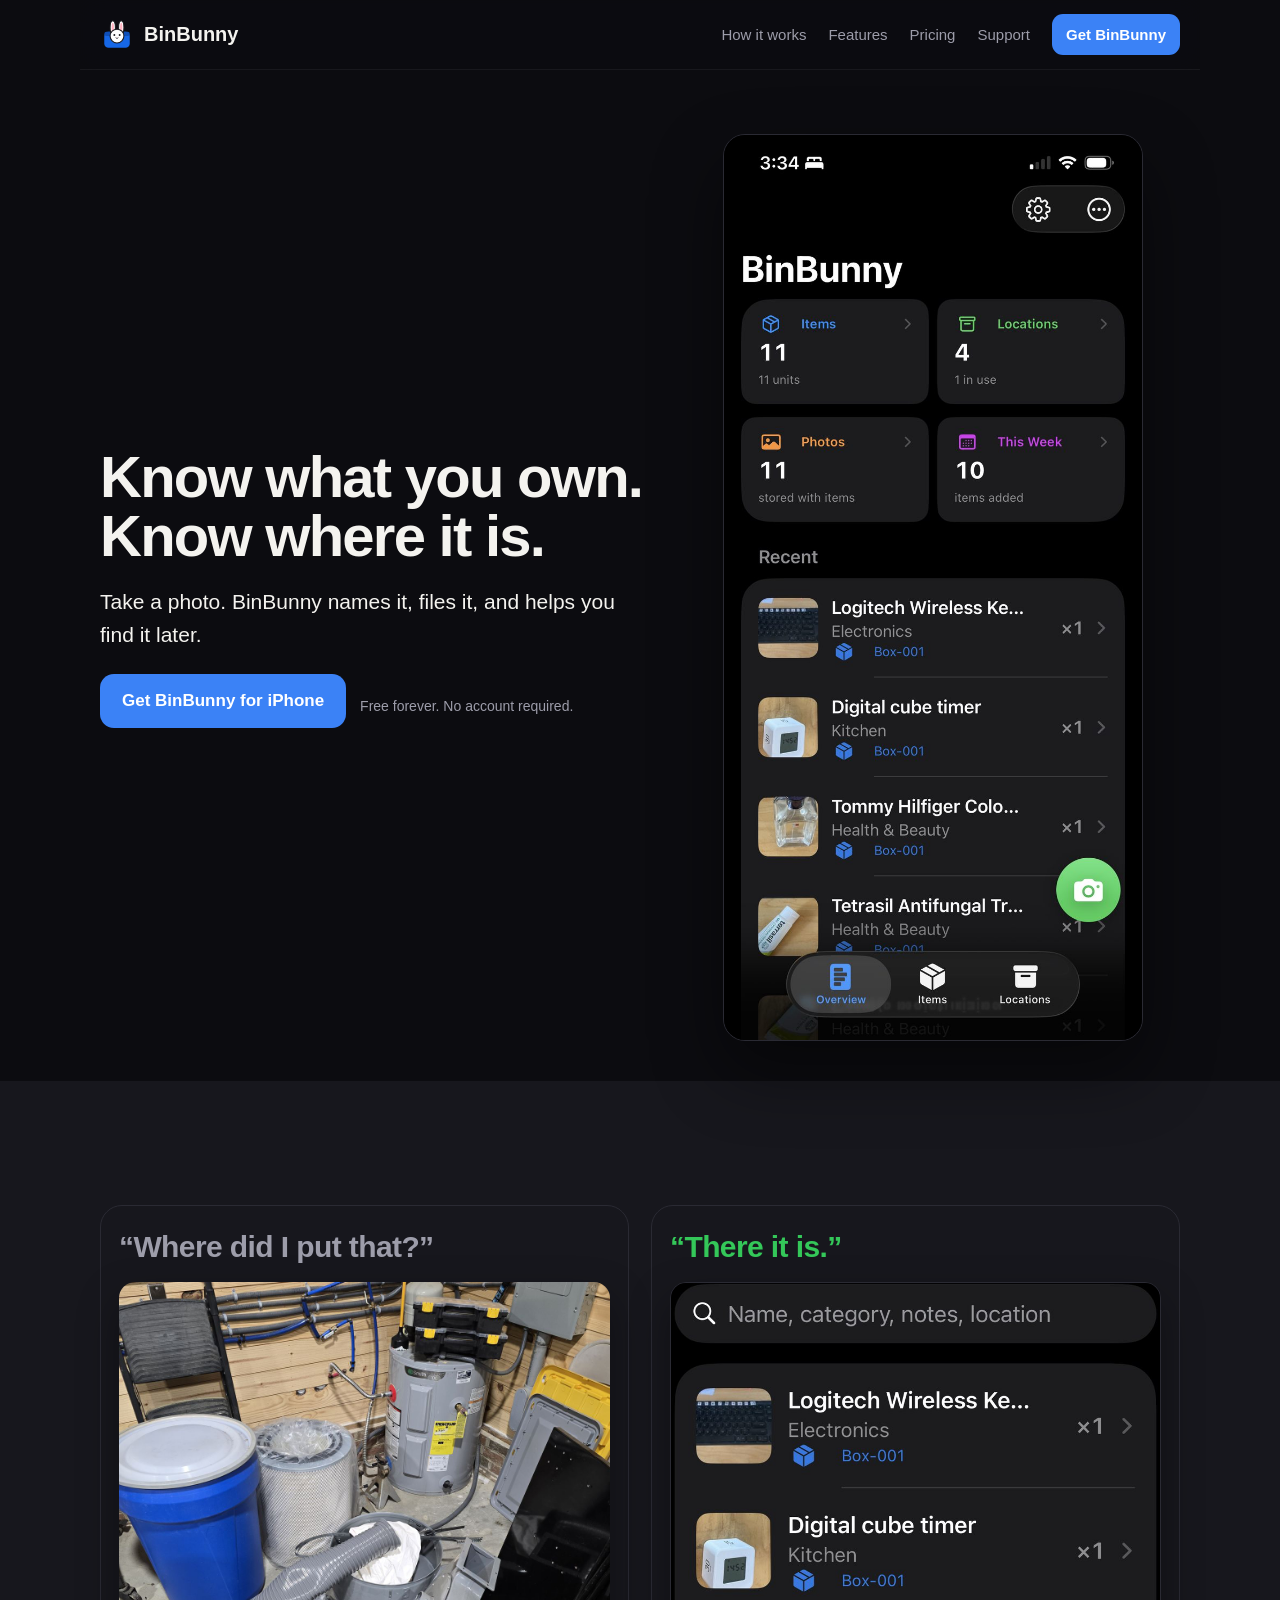
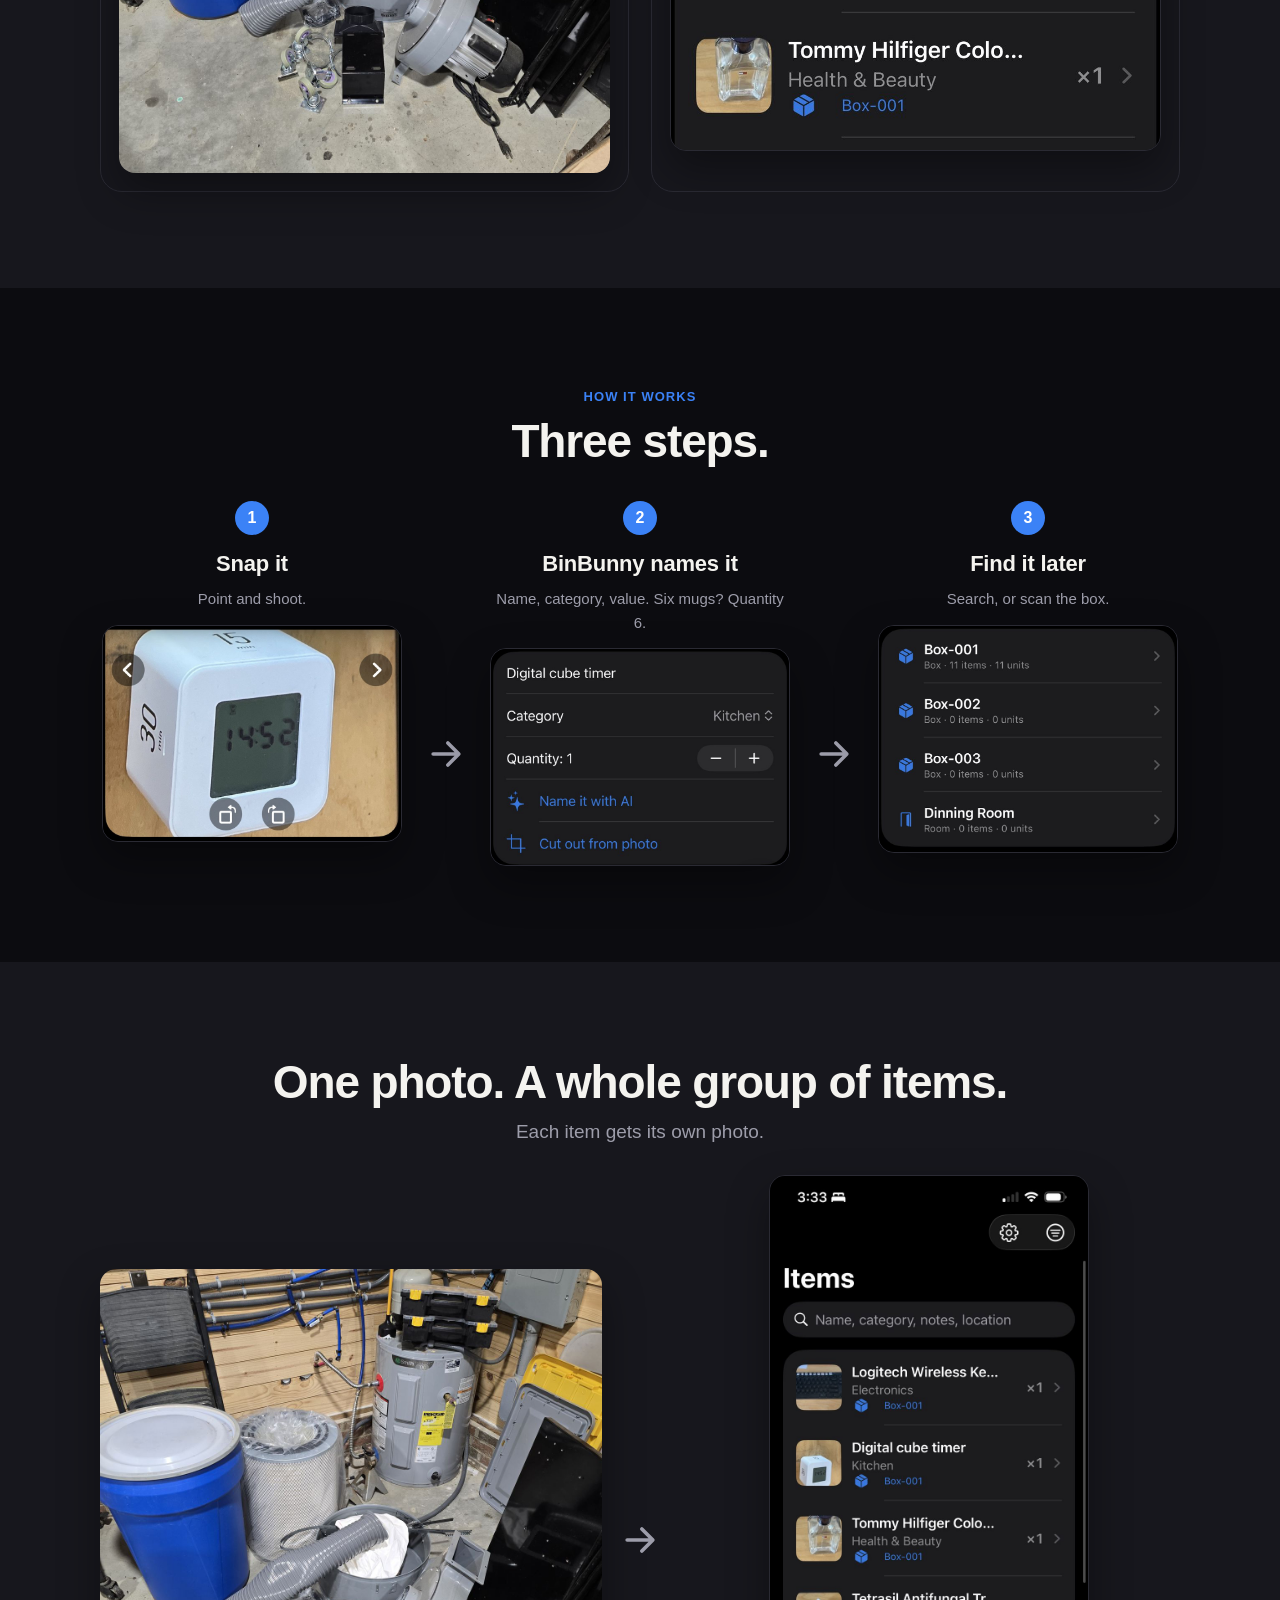
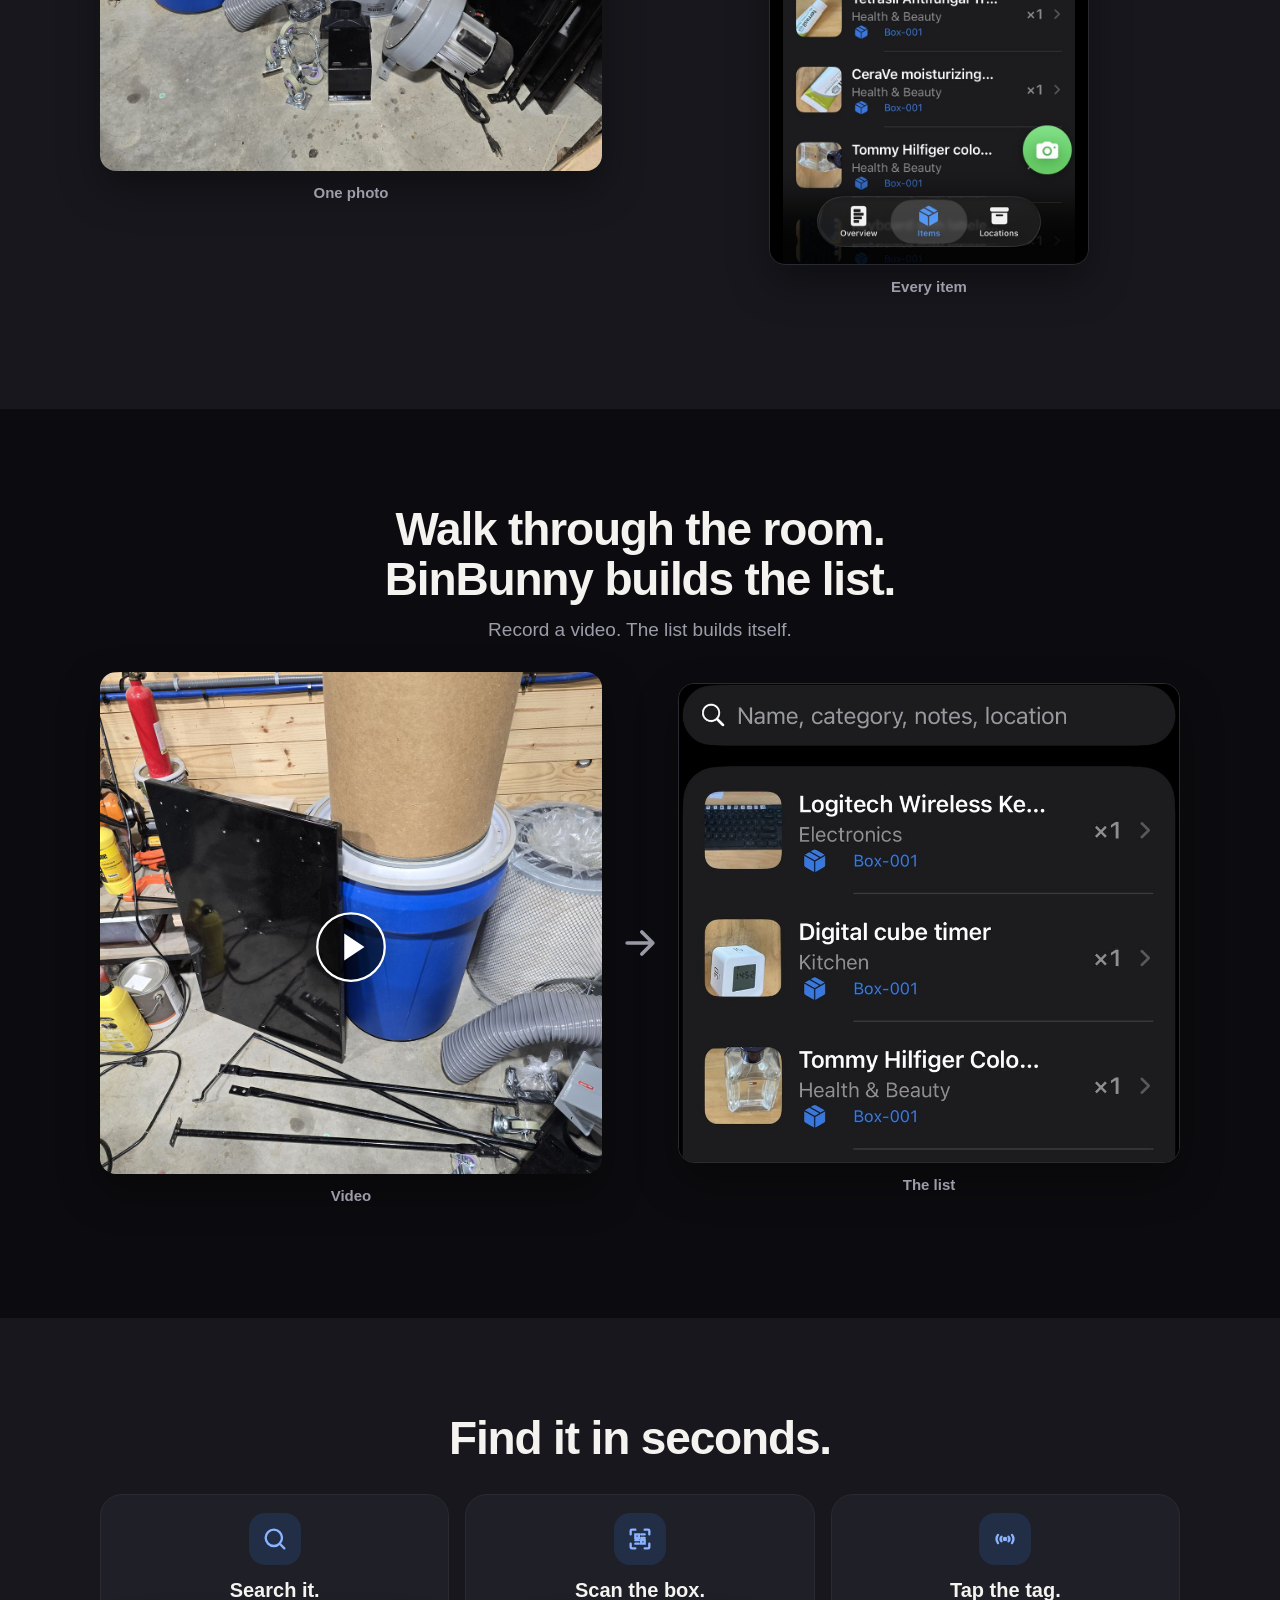
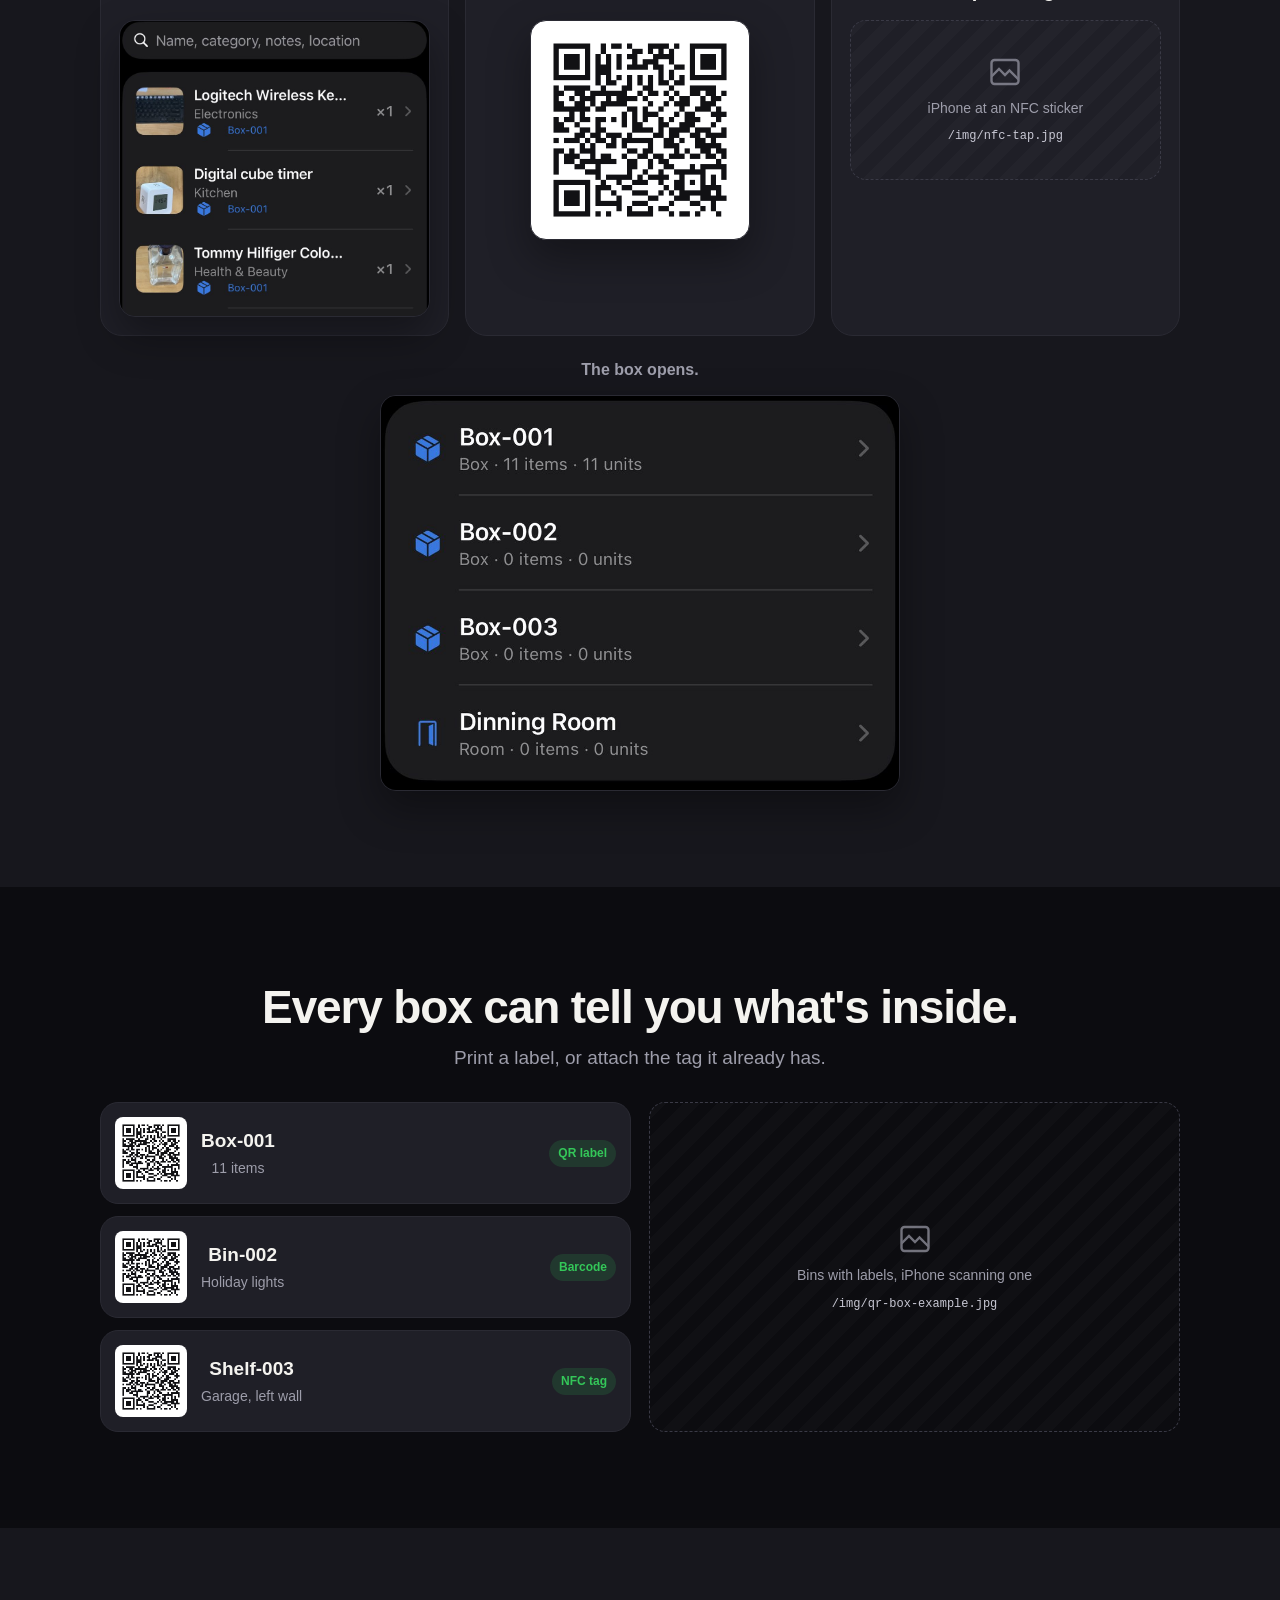
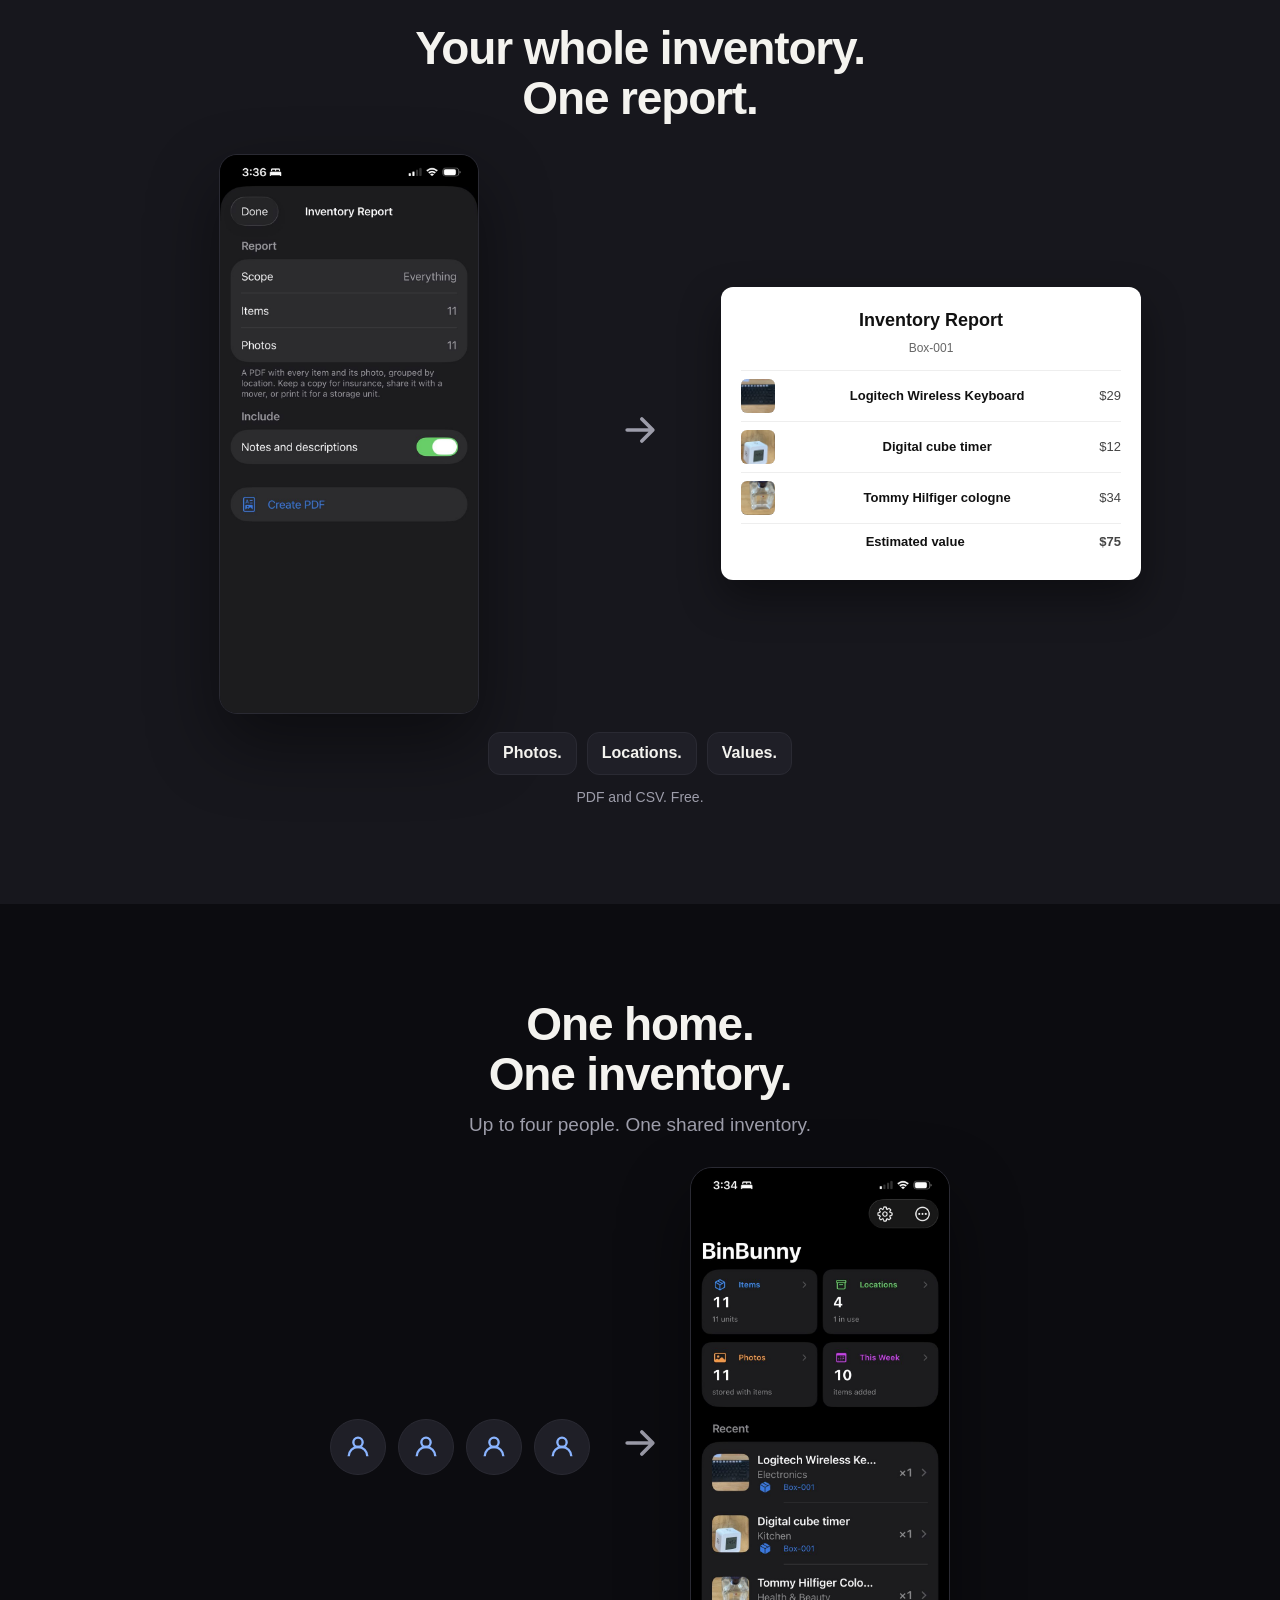
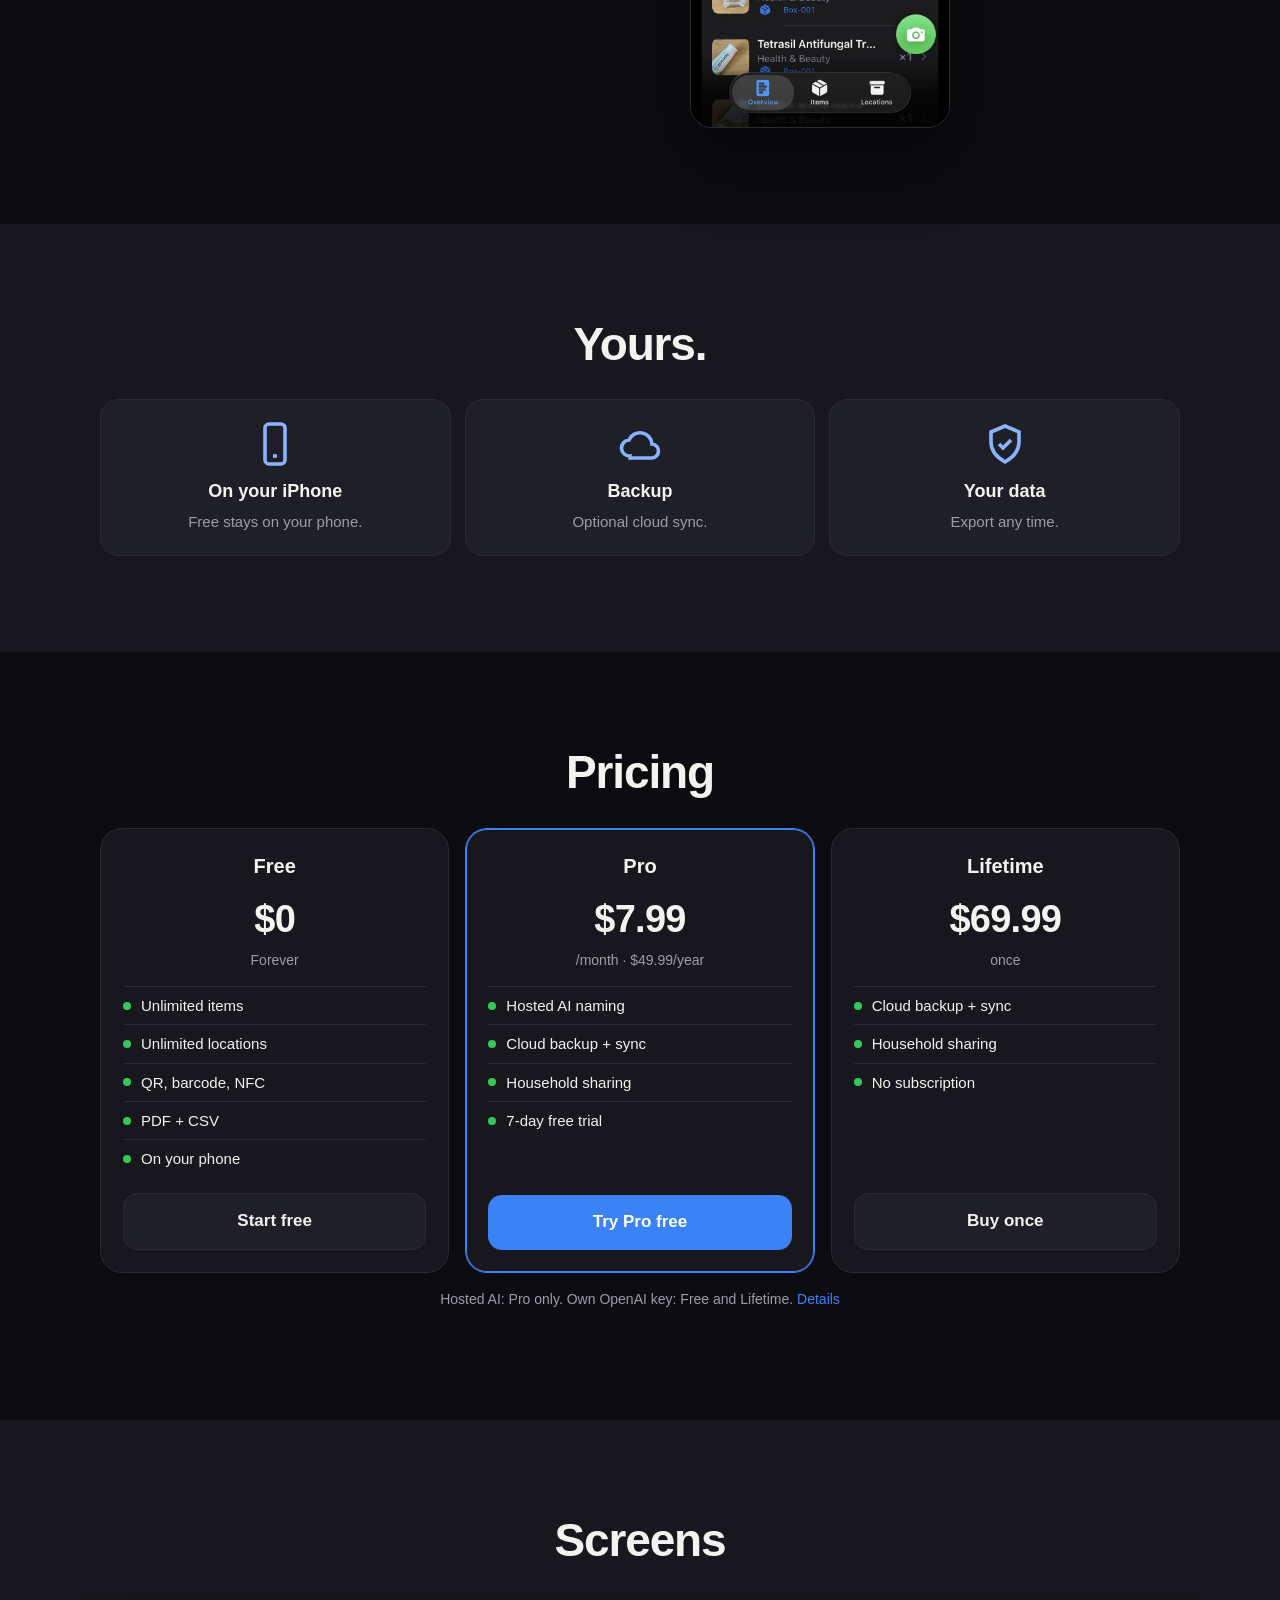
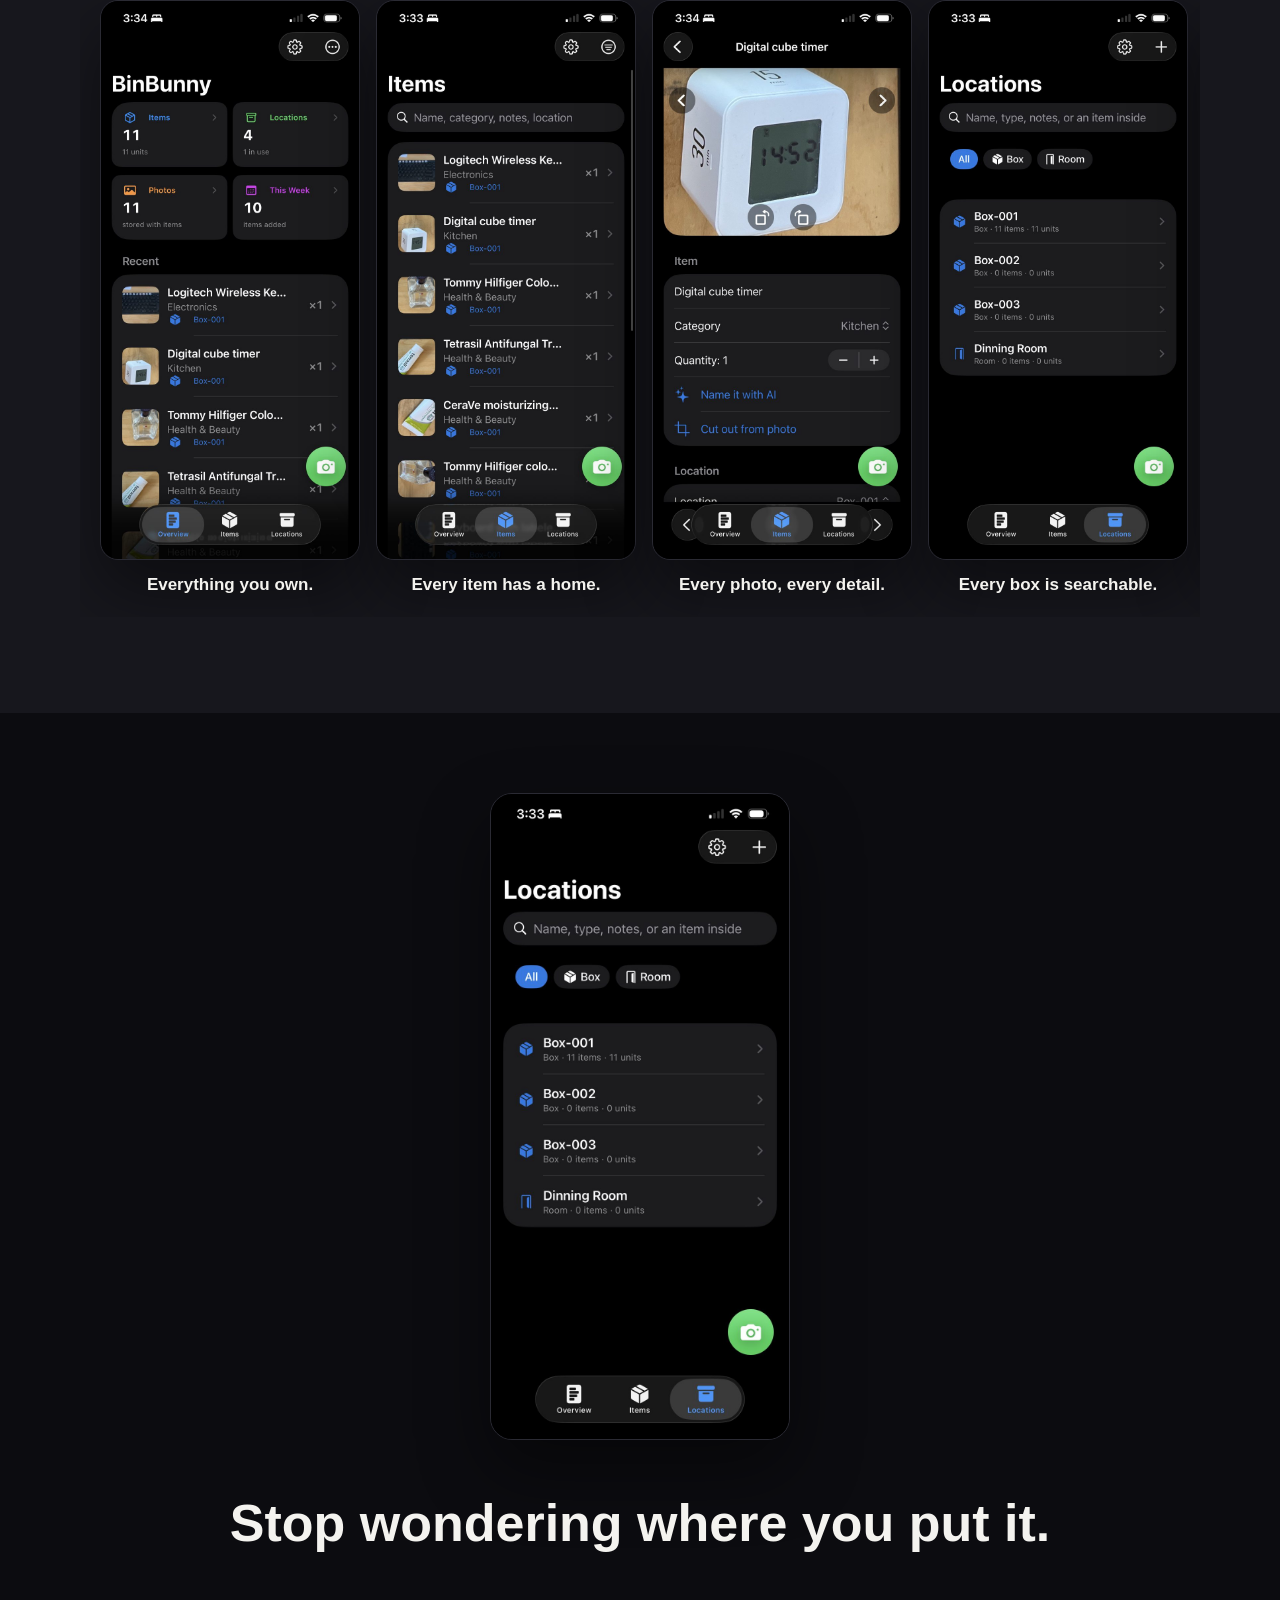
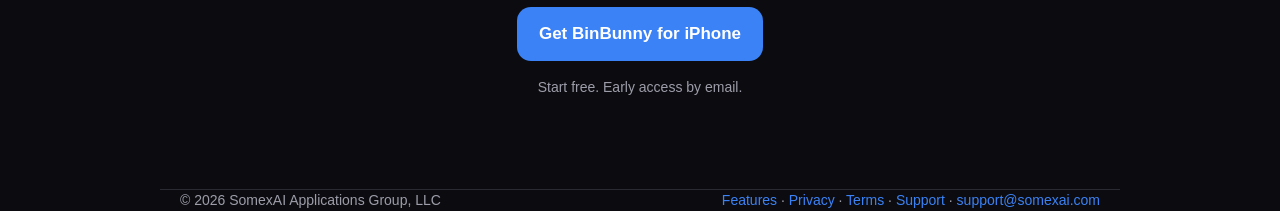
==== commit 194e5c60: "Mention identical-item counting Co-Authored-By: Claude Fable 5.1 <noreply@anthropic.com> Claude-Sess" ====
--- a/index.html
+++ b/index.html
@@ -96,7 +96,7 @@
       <div class="step rv">
         <span class="n">2</span>
         <h3>BinBunny names it</h3>
-        <p>Name, category, value.</p>
+        <p>Name, category, value. Six mugs? Quantity 6.</p>
         <img class="shot" src="/img/crop-name-ai.jpg" width="900" height="652" alt="Item details: name Digital cube timer, category Kitchen, quantity, and Name it with AI" loading="lazy">
       </div>
       <div class="arrow" aria-hidden="true"><svg viewBox="0 0 24 24"><path d="M5 12h13M13 6l6 6-6 6" fill="none" stroke="currentColor" stroke-width="2" stroke-linecap="round" stroke-linejoin="round"/></svg></div>
